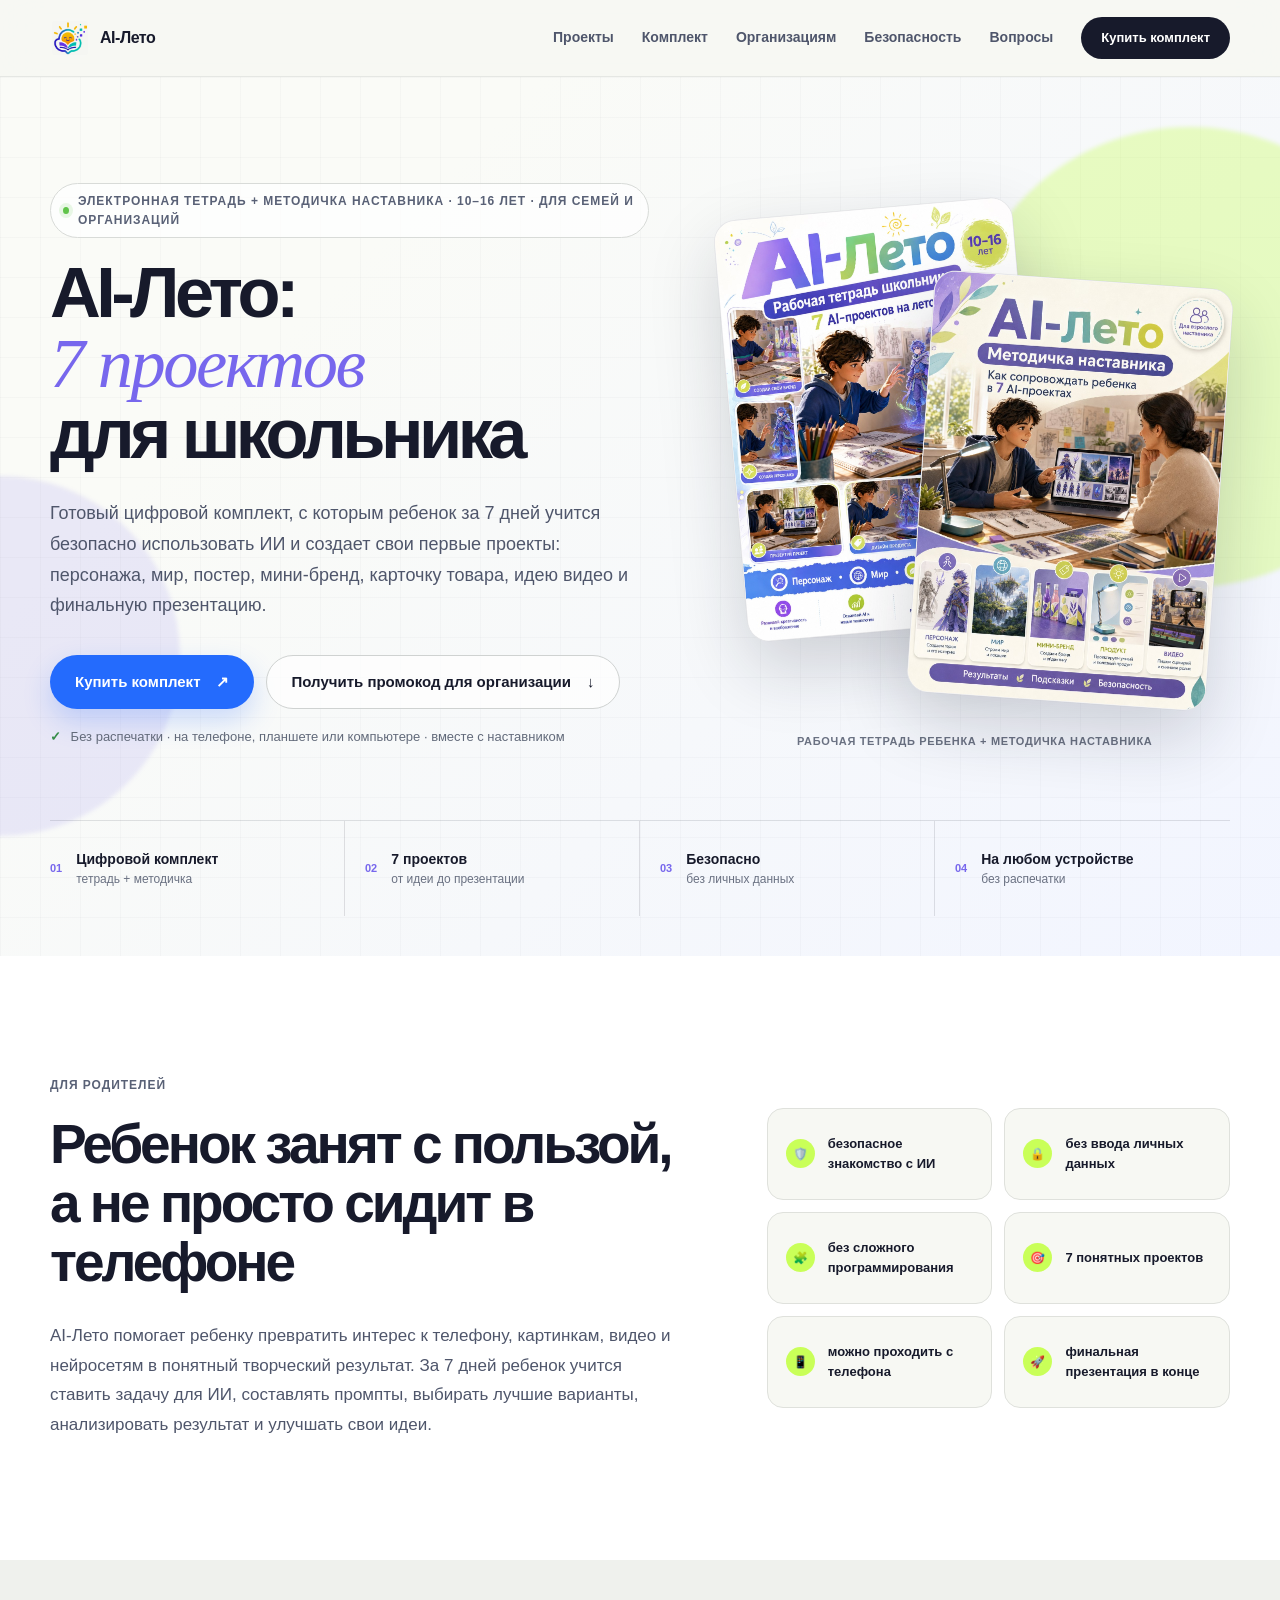
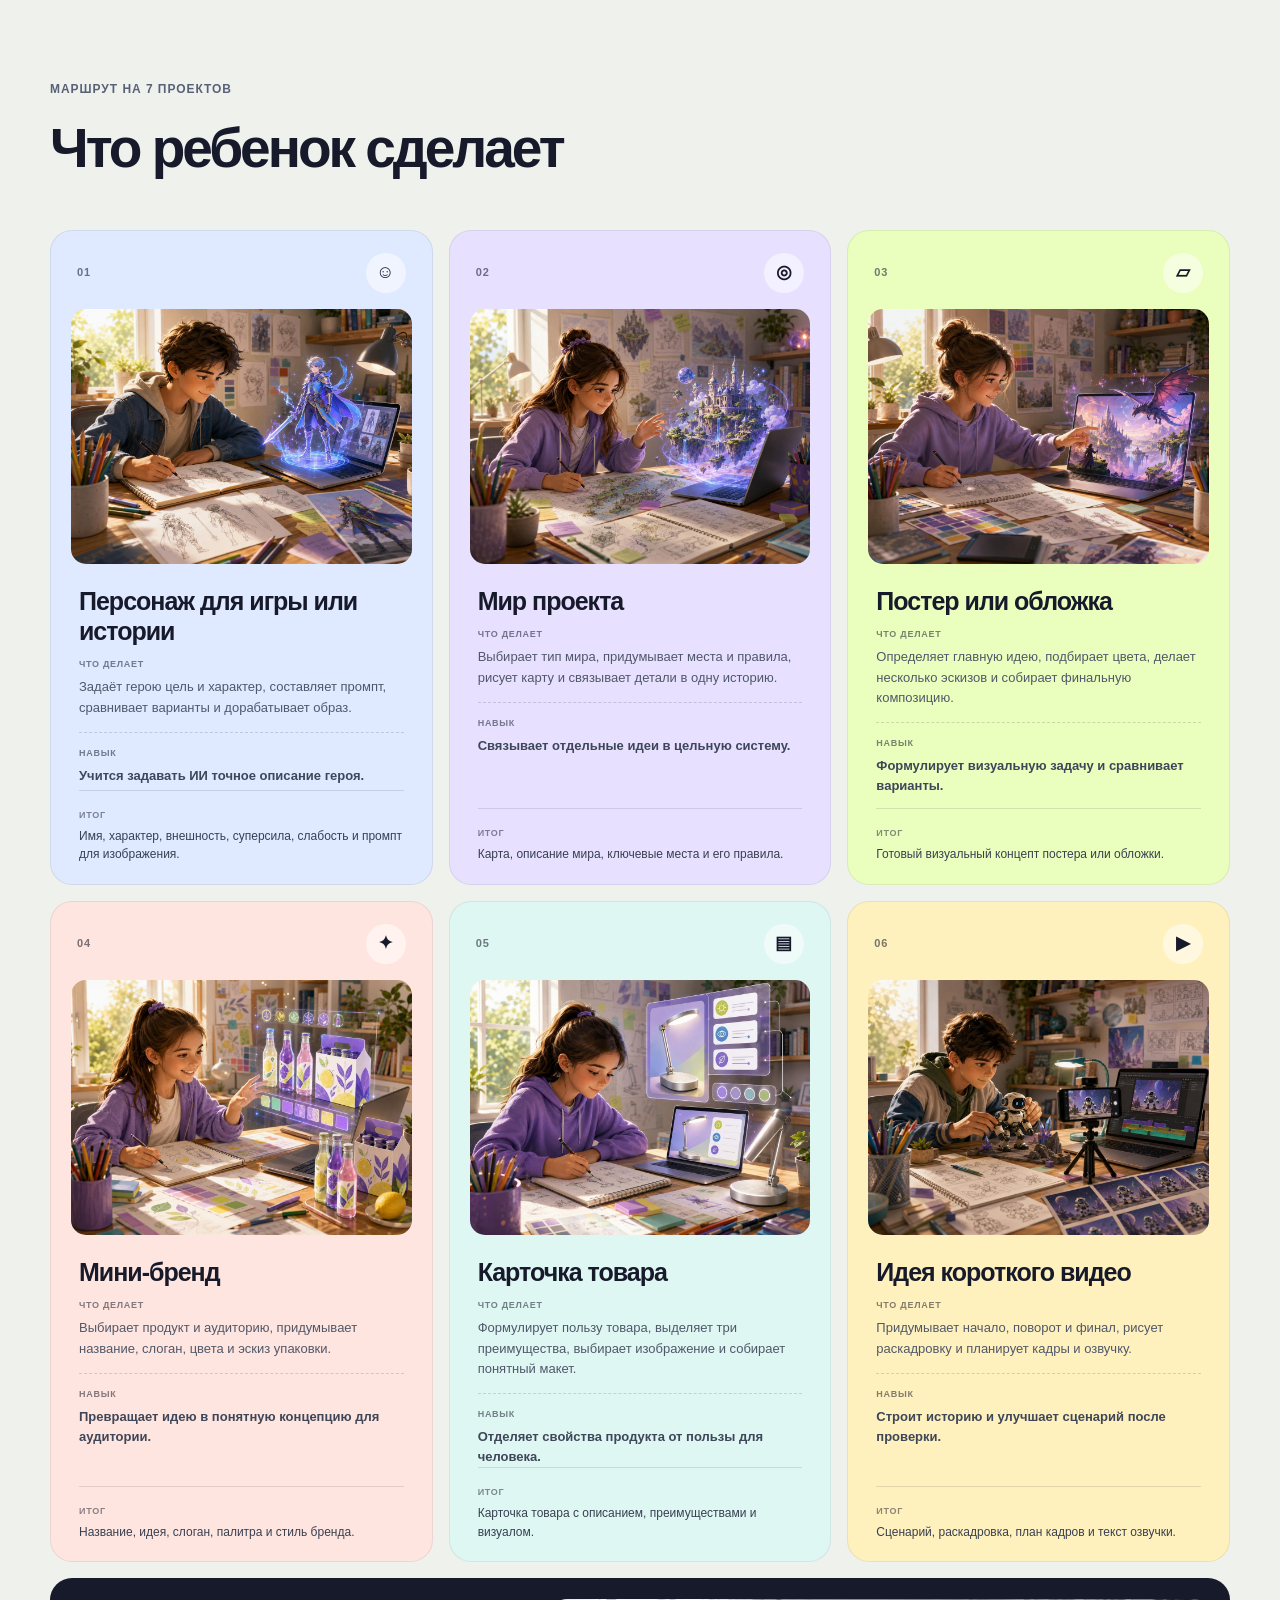
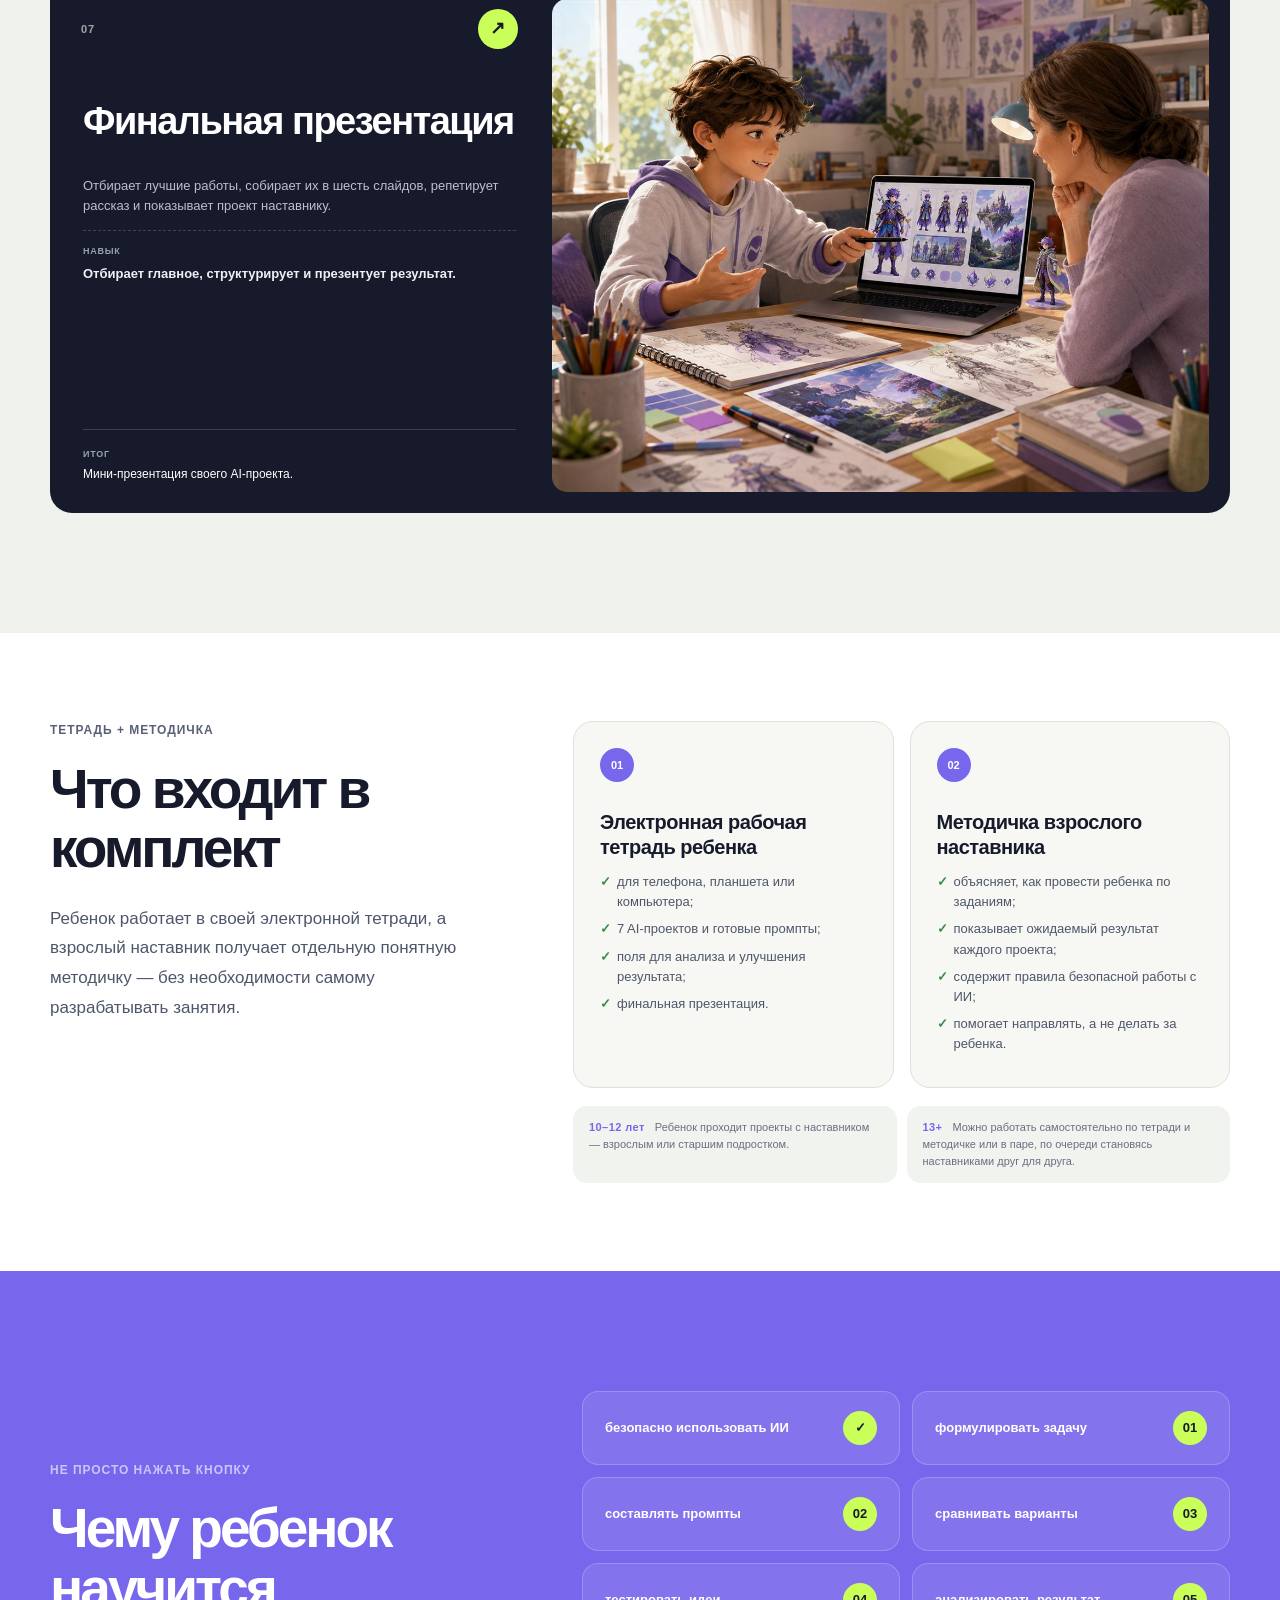
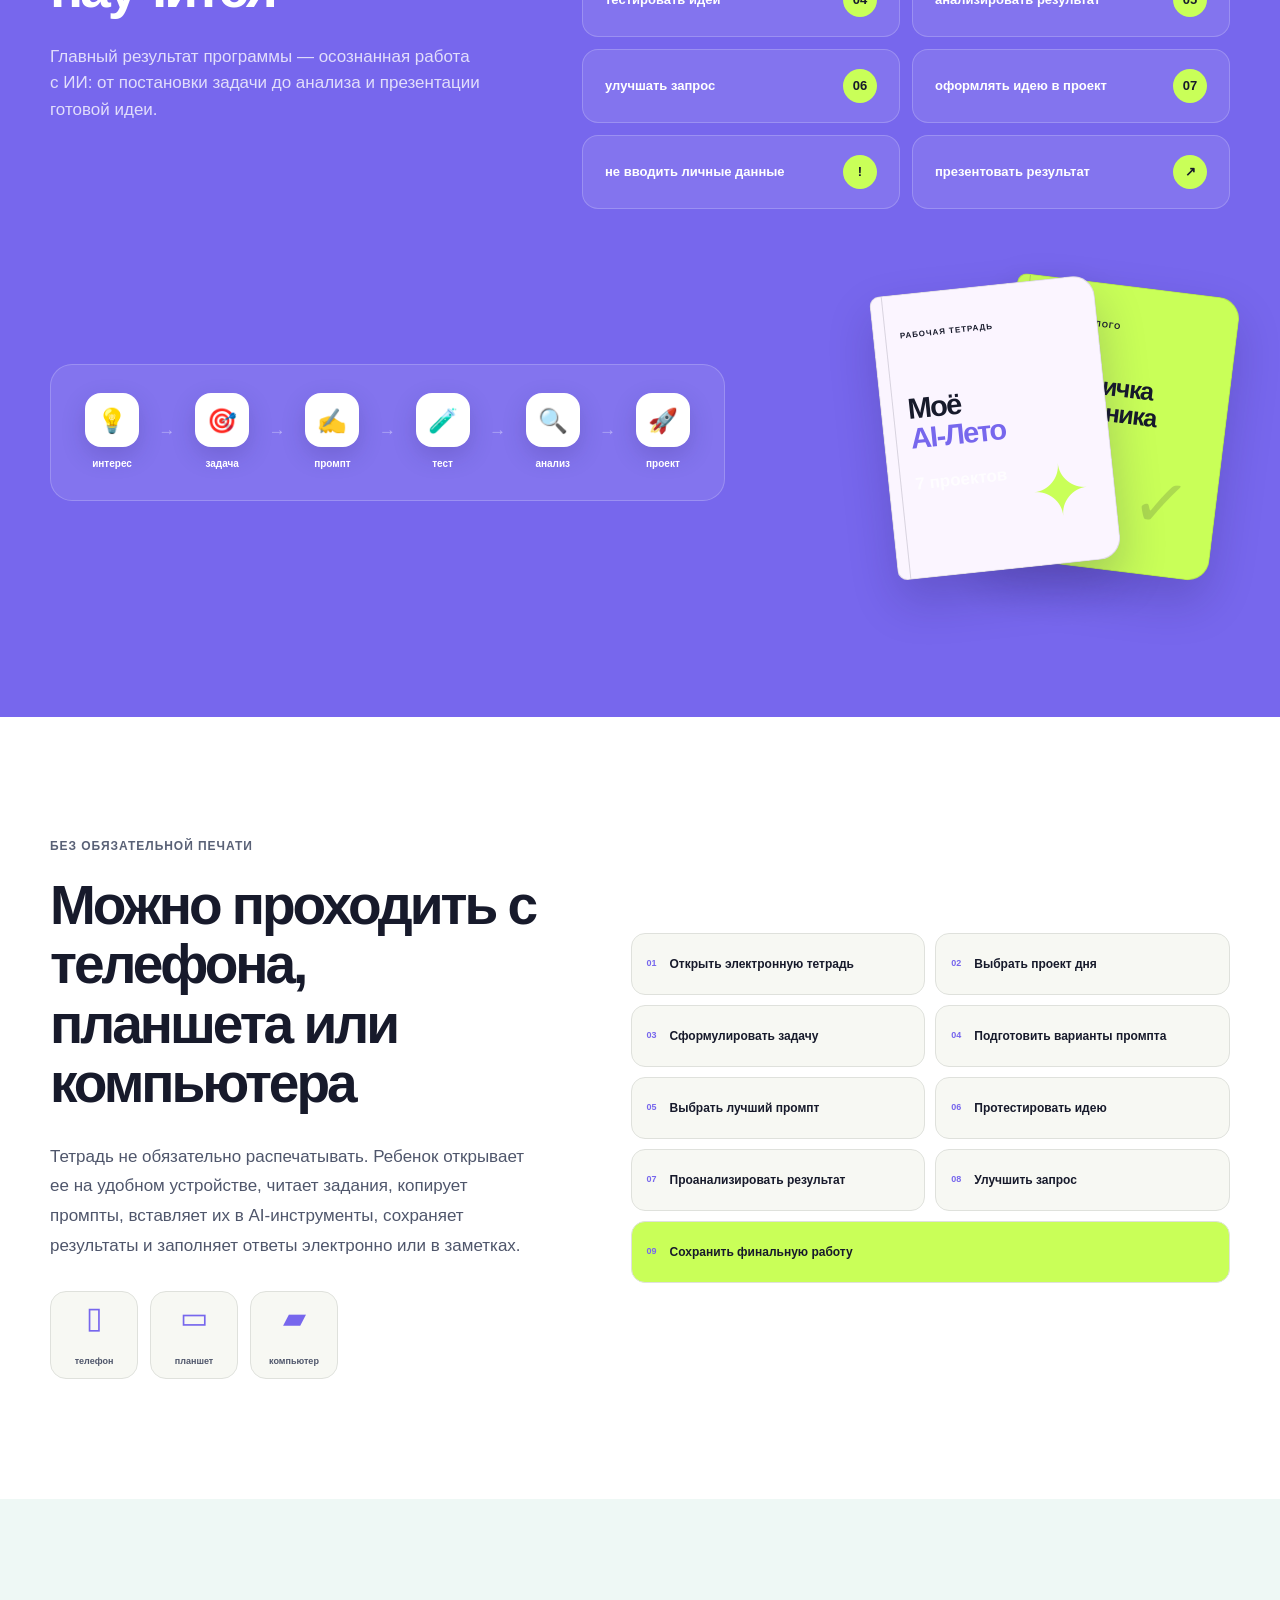
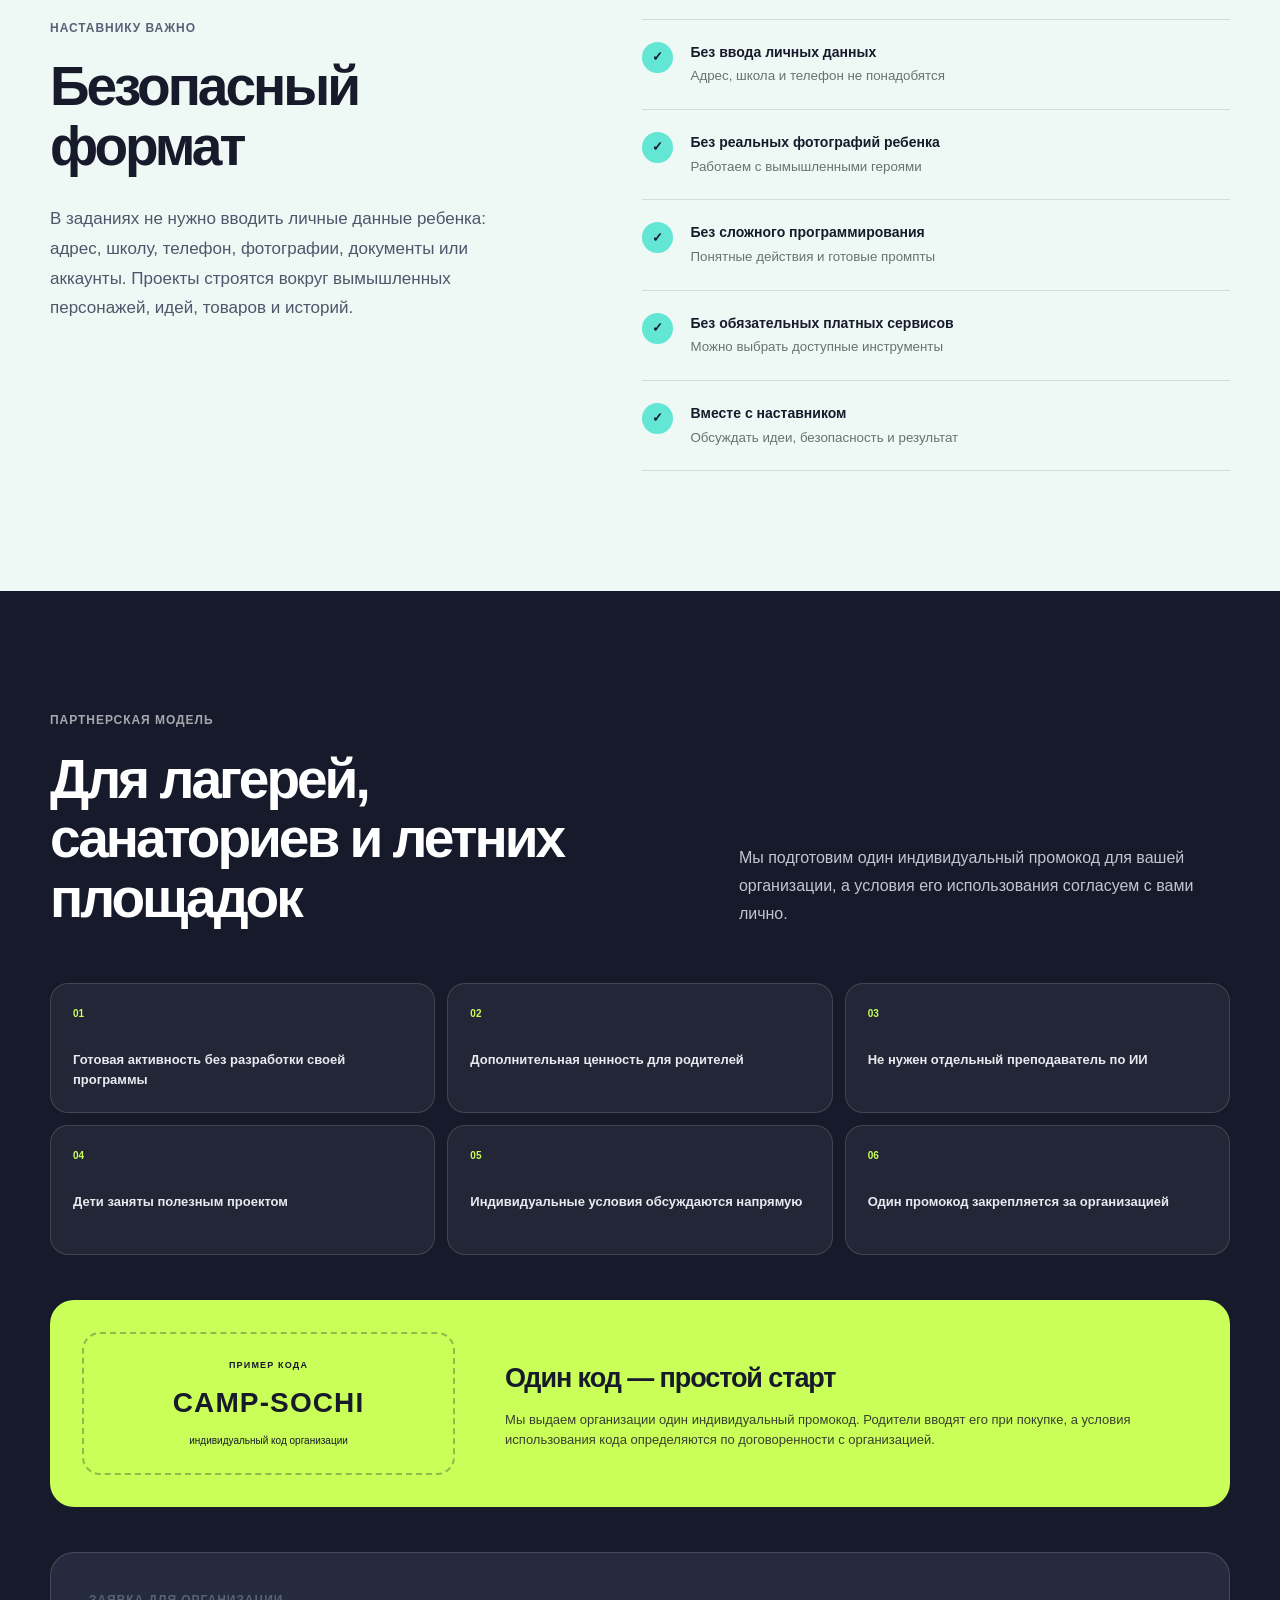
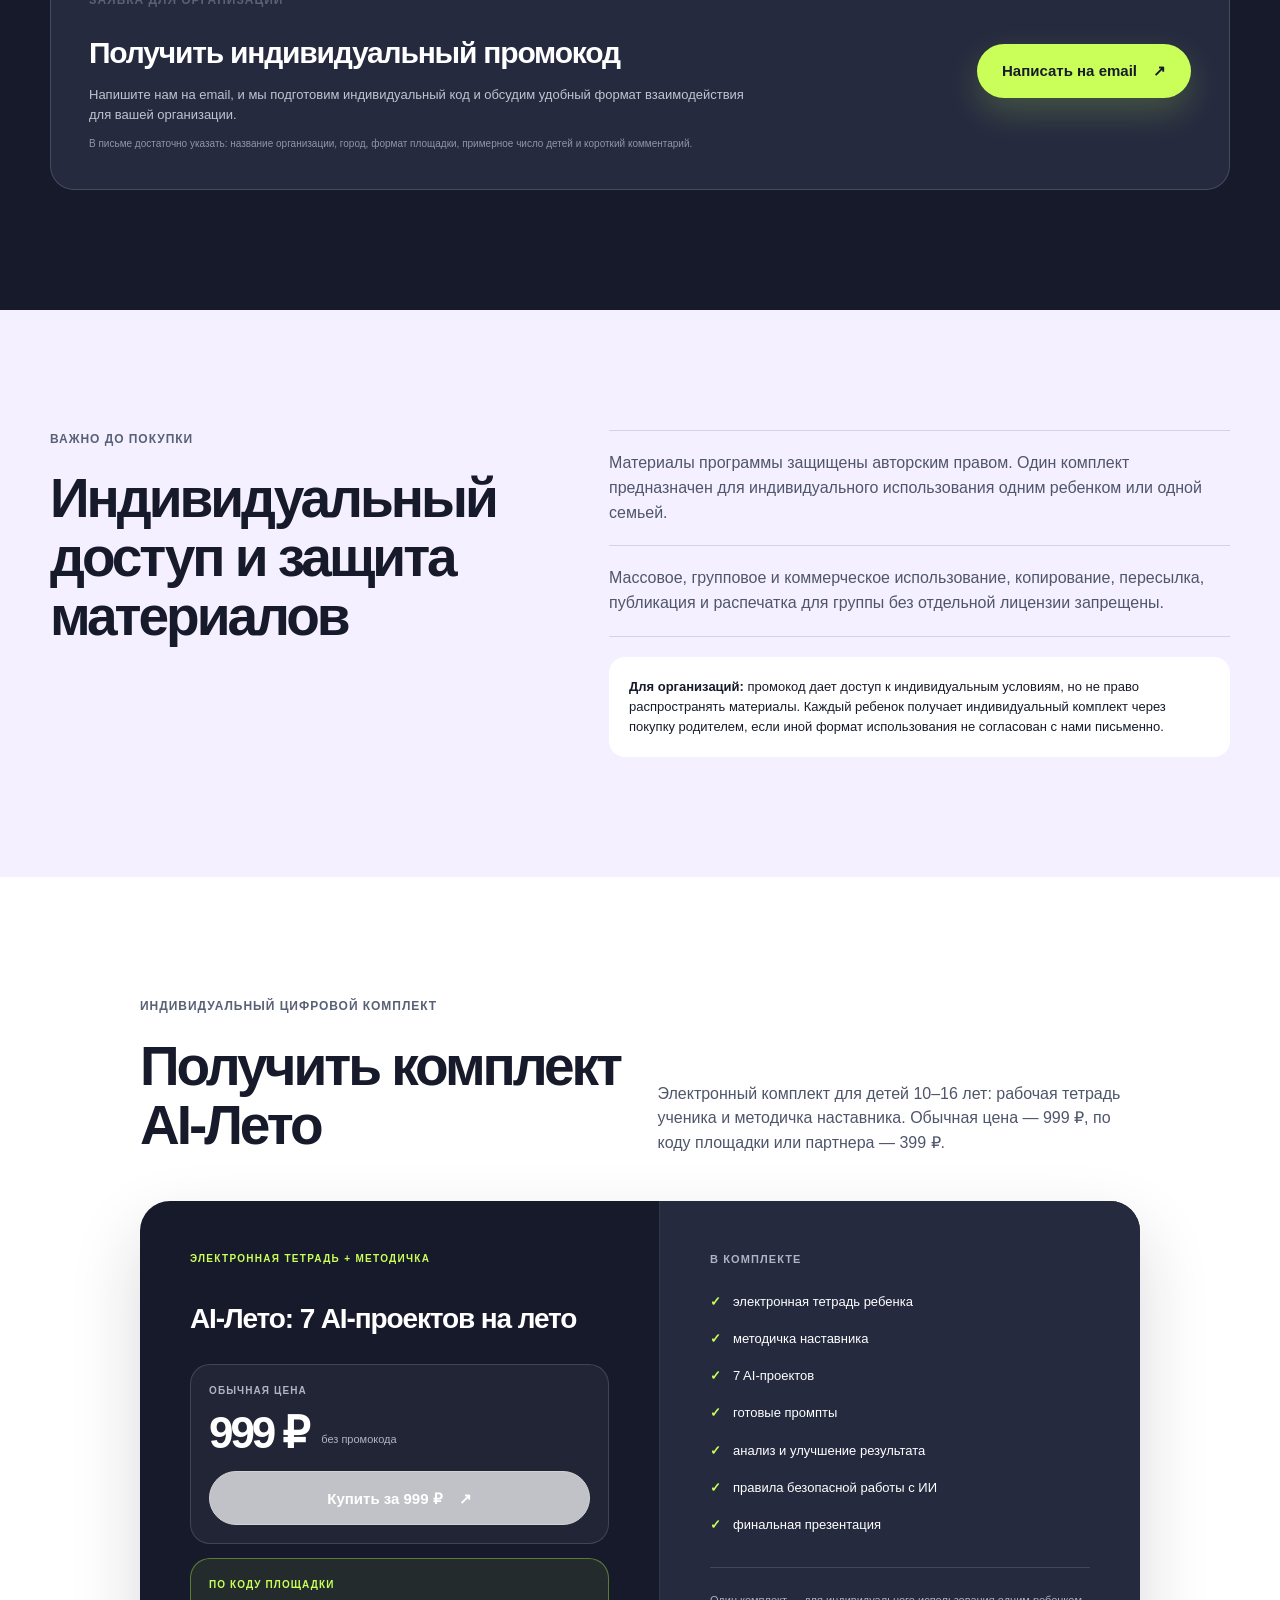
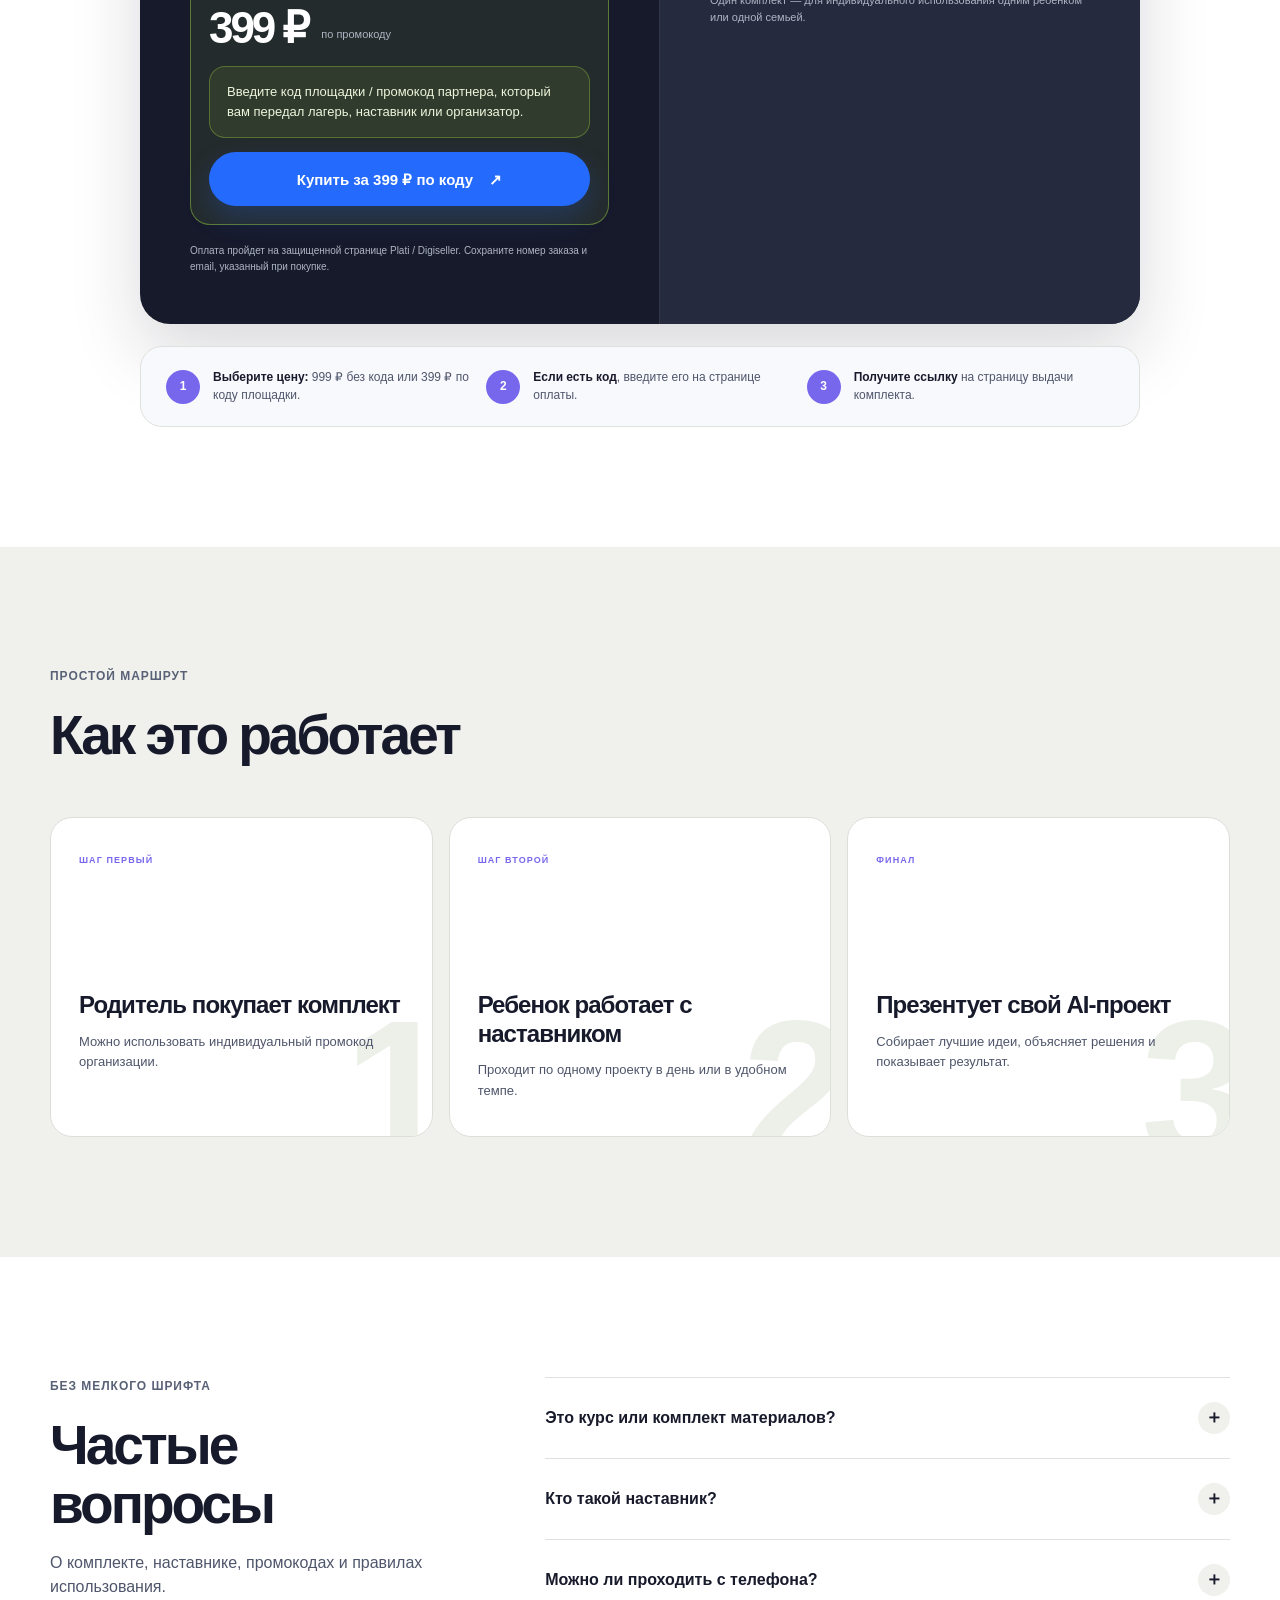
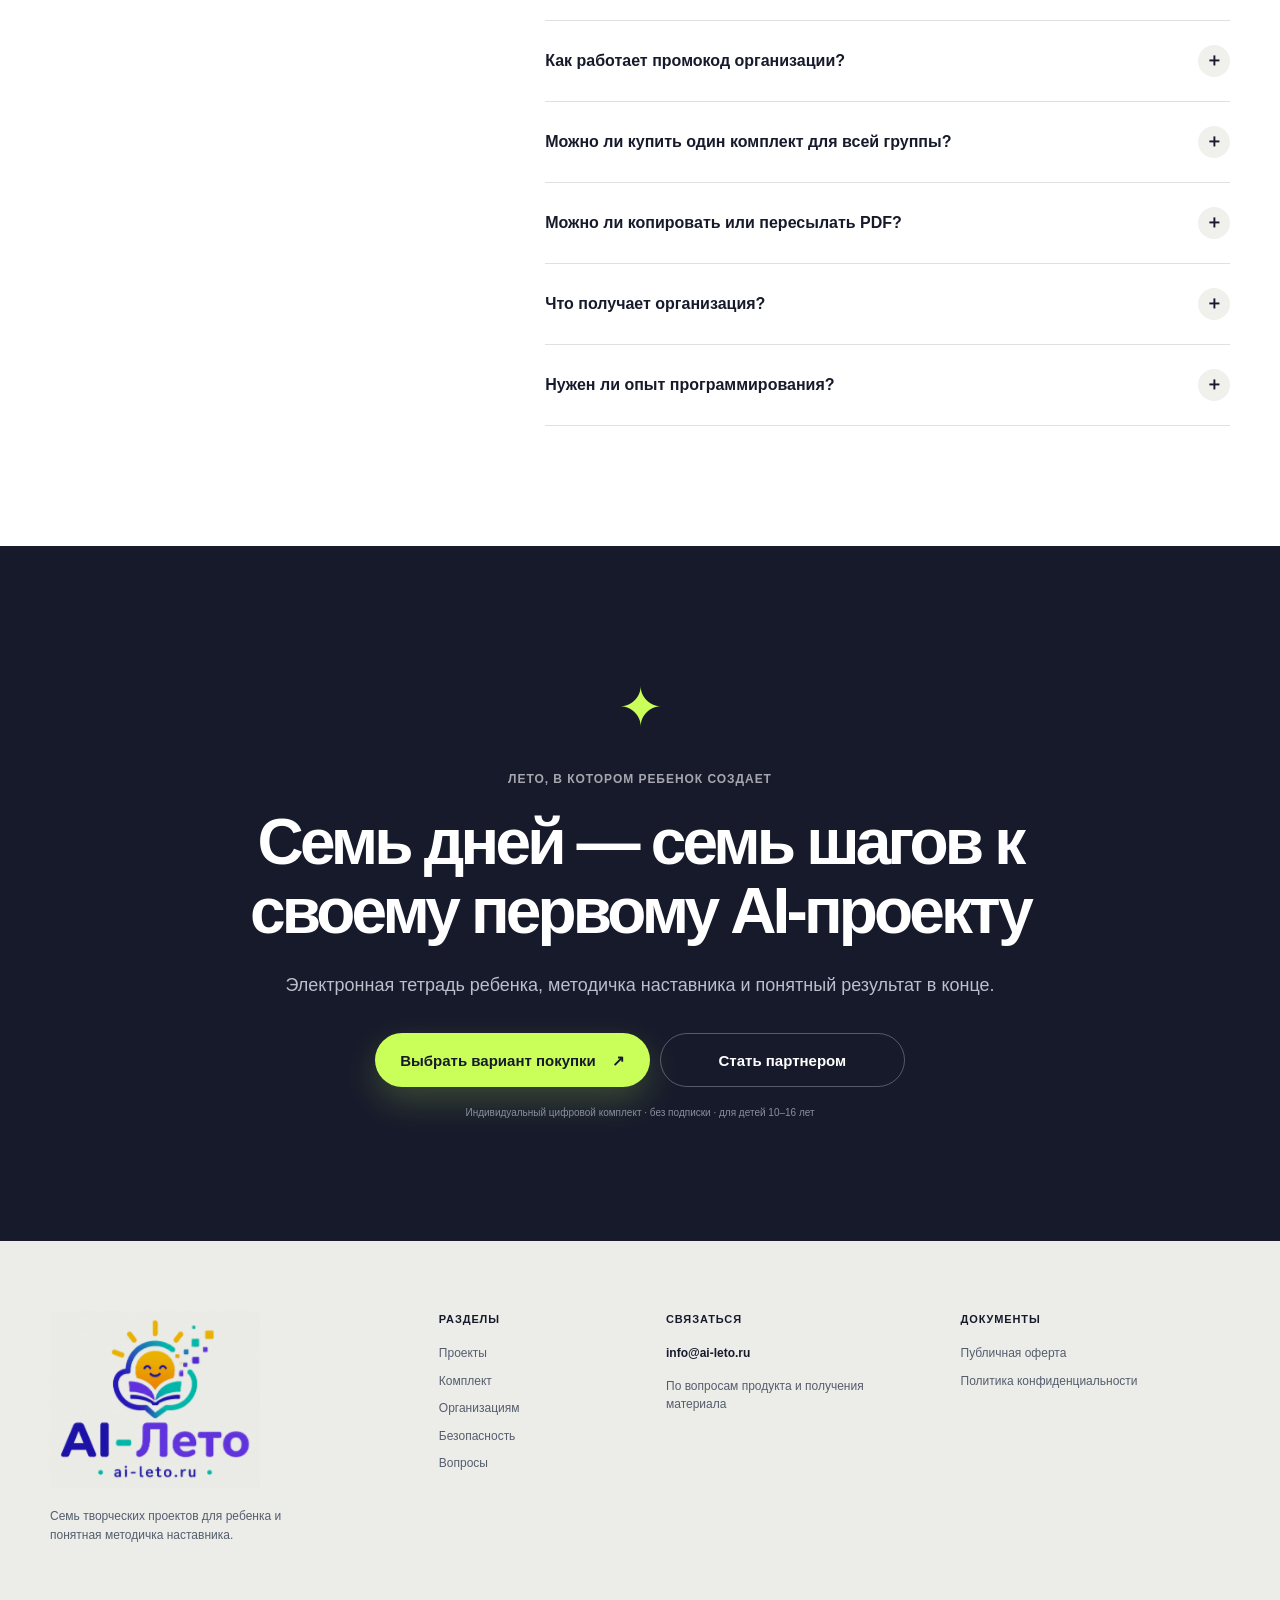
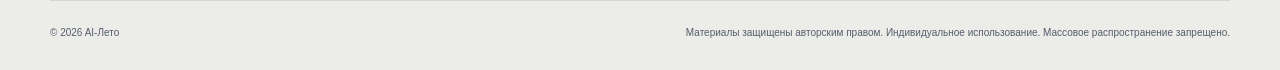
==== index.html @ 818b5448 "Add standard and promo pricing options" ====
<!doctype html>
<html lang="ru">
  <head>
    <meta charset="UTF-8">
    <meta name="viewport" content="width=device-width, initial-scale=1">
    <meta name="theme-color" content="#f7f8f3">
    <meta name="description" content="AI-Лето — цифровой комплект из электронной тетради ребенка и методички наставника: 7 безопасных AI-проектов для детей 10–16 лет.">
    <meta property="og:title" content="AI-Лето: 7 проектов для школьника">
    <meta property="og:description" content="Готовый цифровой комплект для семей, лагерей, санаториев, детских центров и летних площадок.">
    <meta property="og:type" content="website">
    <meta property="og:image" content="assets/og-image.svg">
    <meta property="og:locale" content="ru_RU">
    <title>AI-Лето: 7 проектов для школьника — цифровой комплект</title>
    <link rel="icon" href="assets/ai-leto-mark.png" type="image/png">
    <link rel="apple-touch-icon" href="assets/ai-leto-mark.png">
    <link rel="stylesheet" href="styles.css?v=20260701-age-mode">
  </head>
  <body>
    <a class="skip-link" href="#main">Перейти к содержанию</a>

    <header class="site-header">
      <div class="container header-inner">
        <a class="brand" href="#top" aria-label="AI-Лето — на главную">
          <img class="brand-mark-image" src="assets/ai-leto-mark.png" width="512" height="512" alt="" aria-hidden="true">
          <span>AI-Лето</span>
        </a>
        <button class="menu-toggle" type="button" aria-expanded="false" aria-controls="site-nav" aria-label="Открыть меню">
          <span></span><span></span><span></span>
        </button>
        <nav class="site-nav" id="site-nav" aria-label="Основная навигация">
          <a href="#projects">Проекты</a>
          <a href="#inside">Комплект</a>
          <a href="#organization">Организациям</a>
          <a href="#safety">Безопасность</a>
          <a href="#faq">Вопросы</a>
          <a class="button button-small button-dark" href="#pricing">Купить комплект</a>
        </nav>
      </div>
    </header>

    <main id="main">
      <section class="hero" id="top">
        <div class="hero-orb hero-orb-one" aria-hidden="true"></div>
        <div class="hero-orb hero-orb-two" aria-hidden="true"></div>
        <div class="container hero-grid">
          <div class="hero-copy reveal">
            <p class="eyebrow"><span></span> Электронная тетрадь + методичка наставника · 10–16 лет · Для семей и организаций</p>
            <h1>AI-Лето:<br><em>7 проектов</em><br>для школьника</h1>
            <p class="hero-lead">Готовый цифровой комплект, с которым ребенок за 7 дней учится безопасно использовать ИИ и создает свои первые проекты: персонажа, мир, постер, мини-бренд, карточку товара, идею видео и финальную презентацию.</p>
            <div class="hero-actions">
              <a class="button button-primary" href="#pricing" data-event="hero_buy_click" aria-label="Перейти к покупке комплекта">
                Купить комплект
                <span aria-hidden="true">↗</span>
              </a>
              <a class="button button-secondary" href="#organization-application" data-organization-cta data-event="organization_cta_click">Получить промокод для организации <span aria-hidden="true">↓</span></a>
            </div>
            <p class="microcopy"><span aria-hidden="true">✓</span> Без распечатки · на телефоне, планшете или компьютере · вместе с наставником</p>
          </div>

          <div class="hero-visual reveal" role="img" aria-label="Рабочая тетрадь ребенка и методичка наставника AI-Лето">
            <figure class="inside-preview product-cover-preview hero-covers-preview">
              <img class="product-cover-child" src="assets/ai-leto-product-cover.jpg" width="1055" height="1491" fetchpriority="high" alt="Обложка электронной рабочей тетради AI-Лето для школьника">
              <img class="product-cover-mentor" src="assets/ai-leto-mentor-guide.jpg" width="1055" height="1491" fetchpriority="high" alt="Обложка методички взрослого наставника AI-Лето">
              <figcaption>Рабочая тетрадь ребенка + методичка наставника</figcaption>
            </figure>
          </div>
        </div>
        <div class="container trust-strip reveal" aria-label="Ключевые особенности">
          <div><span>01</span><p><strong>Цифровой комплект</strong><br>тетрадь + методичка</p></div>
          <div><span>02</span><p><strong>7 проектов</strong><br>от идеи до презентации</p></div>
          <div><span>03</span><p><strong>Безопасно</strong><br>без личных данных</p></div>
          <div><span>04</span><p><strong>На любом устройстве</strong><br>без распечатки</p></div>
        </div>
      </section>

      <section class="section parent-section">
        <div class="container parent-grid reveal">
          <div>
            <p class="section-kicker">Для родителей</p>
            <h2>Ребенок занят с пользой, а не просто сидит в телефоне</h2>
            <p class="section-lead">AI-Лето помогает ребенку превратить интерес к телефону, картинкам, видео и нейросетям в понятный творческий результат. За 7 дней ребенок учится ставить задачу для ИИ, составлять промпты, выбирать лучшие варианты, анализировать результат и улучшать свои идеи.</p>
          </div>
          <ul class="parent-benefits">
            <li><span>🛡️</span> безопасное знакомство с ИИ</li>
            <li><span>🔒</span> без ввода личных данных</li>
            <li><span>🧩</span> без сложного программирования</li>
            <li><span>🎯</span> 7 понятных проектов</li>
            <li><span>📱</span> можно проходить с телефона</li>
            <li><span>🚀</span> финальная презентация в конце</li>
          </ul>
        </div>
      </section>

      <section class="section projects-section" id="projects">
        <div class="container">
          <div class="section-heading reveal">
            <div><p class="section-kicker">Маршрут на 7 проектов</p><h2>Что ребенок сделает</h2></div>
          </div>
          <div class="project-grid">
            <article class="project-card card-blue reveal">
              <div class="card-meta"><span>01</span><span aria-hidden="true">☺</span></div>
              <figure class="project-card-image"><img src="assets/projects/character-diverse.jpg" width="1200" height="900" loading="lazy" alt="Мальчик рисует героя и дорабатывает его образ с помощью AI-помощника"></figure>
              <h3>Персонаж для игры или истории</h3>
              <p class="card-action"><span>Что делает</span>Задаёт герою цель и характер, составляет промпт, сравнивает варианты и дорабатывает образ.</p>
              <p class="card-skill"><span>Навык</span>Учится задавать ИИ точное описание героя.</p>
              <div class="card-result"><span>Итог</span> Имя, характер, внешность, суперсила, слабость и промпт для изображения.</div>
            </article>
            <article class="project-card card-violet reveal">
              <div class="card-meta"><span>02</span><span aria-hidden="true">◎</span></div>
              <figure class="project-card-image"><img src="assets/projects/world-diverse.jpg" width="1200" height="900" loading="lazy" alt="Девочка рисует карту и создаёт фантастический мир с помощью AI-помощника"></figure>
              <h3>Мир проекта</h3>
              <p class="card-action"><span>Что делает</span>Выбирает тип мира, придумывает места и правила, рисует карту и связывает детали в одну историю.</p>
              <p class="card-skill"><span>Навык</span>Связывает отдельные идеи в цельную систему.</p>
              <div class="card-result"><span>Итог</span> Карта, описание мира, ключевые места и его правила.</div>
            </article>
            <article class="project-card card-lime reveal">
              <div class="card-meta"><span>03</span><span aria-hidden="true">▱</span></div>
              <figure class="project-card-image"><img src="assets/projects/poster-diverse.jpg" width="1200" height="900" loading="lazy" alt="Девочка выбирает цвета и создаёт обложку фантастической истории с драконом"></figure>
              <h3>Постер или обложка</h3>
              <p class="card-action"><span>Что делает</span>Определяет главную идею, подбирает цвета, делает несколько эскизов и собирает финальную композицию.</p>
              <p class="card-skill"><span>Навык</span>Формулирует визуальную задачу и сравнивает варианты.</p>
              <div class="card-result"><span>Итог</span> Готовый визуальный концепт постера или обложки.</div>
            </article>
            <article class="project-card card-coral reveal">
              <div class="card-meta"><span>04</span><span aria-hidden="true">✦</span></div>
              <figure class="project-card-image"><img src="assets/projects/brand-diverse.jpg" width="1200" height="900" loading="lazy" alt="Девочка придумывает цвета и упаковку вымышленного бренда напитков"></figure>
              <h3>Мини-бренд</h3>
              <p class="card-action"><span>Что делает</span>Выбирает продукт и аудиторию, придумывает название, слоган, цвета и эскиз упаковки.</p>
              <p class="card-skill"><span>Навык</span>Превращает идею в понятную концепцию для аудитории.</p>
              <div class="card-result"><span>Итог</span> Название, идея, слоган, палитра и стиль бренда.</div>
            </article>
            <article class="project-card card-sky reveal">
              <div class="card-meta"><span>05</span><span aria-hidden="true">▤</span></div>
              <figure class="project-card-image"><img src="assets/projects/product-card-diverse.jpg" width="1200" height="900" loading="lazy" alt="Девочка проектирует умную лампу и оформляет карточку продукта"></figure>
              <h3>Карточка товара</h3>
              <p class="card-action"><span>Что делает</span>Формулирует пользу товара, выделяет три преимущества, выбирает изображение и собирает понятный макет.</p>
              <p class="card-skill"><span>Навык</span>Отделяет свойства продукта от пользы для человека.</p>
              <div class="card-result"><span>Итог</span> Карточка товара с описанием, преимуществами и визуалом.</div>
            </article>
            <article class="project-card card-yellow reveal">
              <div class="card-meta"><span>06</span><span aria-hidden="true">▶</span></div>
              <figure class="project-card-image"><img src="assets/projects/video-diverse.jpg" width="1200" height="900" loading="lazy" alt="Мальчик рисует раскадровку, снимает и монтирует короткое видео с роботом"></figure>
              <h3>Идея короткого видео</h3>
              <p class="card-action"><span>Что делает</span>Придумывает начало, поворот и финал, рисует раскадровку и планирует кадры и озвучку.</p>
              <p class="card-skill"><span>Навык</span>Строит историю и улучшает сценарий после проверки.</p>
              <div class="card-result"><span>Итог</span> Сценарий, раскадровка, план кадров и текст озвучки.</div>
            </article>
            <article class="project-card project-card-wide card-dark reveal">
              <div class="wide-copy">
                <div class="card-meta"><span>07</span><span aria-hidden="true">↗</span></div>
                <h3>Финальная презентация</h3>
                <p class="card-action"><span>Что делает</span>Отбирает лучшие работы, собирает их в шесть слайдов, репетирует рассказ и показывает проект наставнику.</p>
                <p class="card-skill"><span>Навык</span>Отбирает главное, структурирует и презентует результат.</p>
                <div class="card-result"><span>Итог</span> Мини-презентация своего AI-проекта.</div>
              </div>
              <figure class="project-card-image project-card-image-wide"><img src="assets/projects/presentation-diverse.jpg" width="1200" height="900" loading="lazy" alt="Мальчик показывает взрослому наставнику финальную презентацию своего AI-проекта"></figure>
            </article>
          </div>
        </div>
      </section>

      <section class="section inside-section inside-section-compact" id="inside">
        <div class="container inside-grid inside-grid-text">
          <div class="inside-copy reveal">
            <div class="inside-heading">
              <p class="section-kicker">Тетрадь + методичка</p>
              <h2>Что входит в комплект</h2>
              <p class="section-lead">Ребенок работает в своей электронной тетради, а взрослый наставник получает отдельную понятную методичку — без необходимости самому разрабатывать занятия.</p>
            </div>
            <div class="product-files">
              <article>
                <span class="file-number">01</span>
                <div><h3>Электронная рабочая тетрадь ребенка</h3><ul><li>для телефона, планшета или компьютера;</li><li>7 AI-проектов и готовые промпты;</li><li>поля для анализа и улучшения результата;</li><li>финальная презентация.</li></ul></div>
              </article>
              <article>
                <span class="file-number">02</span>
                <div><h3>Методичка взрослого наставника</h3><ul><li>объясняет, как провести ребенка по заданиям;</li><li>показывает ожидаемый результат каждого проекта;</li><li>содержит правила безопасной работы с ИИ;</li><li>помогает направлять, а не делать за ребенка.</li></ul></div>
              </article>
              <div class="age-mode-note" aria-label="Формат работы в зависимости от возраста">
                <p><span>10–12 лет</span> Ребенок проходит проекты с наставником — взрослым или старшим подростком.</p>
                <p><span>13+</span> Можно работать самостоятельно по тетради и методичке или в паре, по очереди становясь наставниками друг для друга.</p>
              </div>
            </div>
          </div>
        </div>
      </section>

      <section class="section audience-section skills-section">
        <div class="container audience-grid reveal">
          <div>
            <p class="section-kicker light">Не просто нажать кнопку</p>
            <h2>Чему ребенок научится</h2>
            <p>Главный результат программы — осознанная работа с ИИ: от постановки задачи до анализа и презентации готовой идеи.</p>
          </div>
          <ul class="tag-list" aria-label="Навыки ребенка">
            <li>безопасно использовать ИИ <span>✓</span></li>
            <li>формулировать задачу <span>01</span></li>
            <li>составлять промпты <span>02</span></li>
            <li>сравнивать варианты <span>03</span></li>
            <li>тестировать идеи <span>04</span></li>
            <li>анализировать результат <span>05</span></li>
            <li>улучшать запрос <span>06</span></li>
            <li>оформлять идею в проект <span>07</span></li>
            <li>не вводить личные данные <span>!</span></li>
            <li>презентовать результат <span>↗</span></li>
          </ul>
        </div>
        <div class="container learning-visuals reveal">
          <div class="learning-path" aria-label="Путь от интереса к готовому проекту">
            <div><span>💡</span><small>интерес</small></div><b>→</b>
            <div><span>🎯</span><small>задача</small></div><b>→</b>
            <div><span>✍️</span><small>промпт</small></div><b>→</b>
            <div><span>🧪</span><small>тест</small></div><b>→</b>
            <div><span>🔍</span><small>анализ</small></div><b>→</b>
            <div><span>🚀</span><small>проект</small></div>
          </div>
          <div class="booklet-pair" role="img" aria-label="Электронная тетрадь ребенка и методичка наставника">
            <div class="mini-booklet child-booklet"><small>РАБОЧАЯ ТЕТРАДЬ</small><h3>Моё<br><strong>AI-Лето</strong></h3><p>7 проектов</p><i>✦</i></div>
            <div class="mini-booklet mentor-booklet"><small>ДЛЯ ВЗРОСЛОГО</small><h3>Методичка<br>наставника</h3><ul><li>□ цель проекта</li><li>□ вопросы ребенку</li><li>□ безопасный старт</li></ul><i>✓</i></div>
          </div>
        </div>
      </section>

      <section class="section device-section">
        <div class="container device-grid">
          <div class="device-copy reveal">
            <p class="section-kicker">Без обязательной печати</p>
            <h2>Можно проходить с телефона, планшета или компьютера</h2>
            <p class="section-lead">Тетрадь не обязательно распечатывать. Ребенок открывает ее на удобном устройстве, читает задания, копирует промпты, вставляет их в AI-инструменты, сохраняет результаты и заполняет ответы электронно или в заметках.</p>
            <div class="device-icons" aria-label="Поддерживаемые устройства"><span>▯<small>телефон</small></span><span>▭<small>планшет</small></span><span>▰<small>компьютер</small></span></div>
          </div>
          <ol class="workflow-list reveal">
            <li><span>01</span>Открыть электронную тетрадь</li>
            <li><span>02</span>Выбрать проект дня</li>
            <li><span>03</span>Сформулировать задачу</li>
            <li><span>04</span>Подготовить варианты промпта</li>
            <li><span>05</span>Выбрать лучший промпт</li>
            <li><span>06</span>Протестировать идею</li>
            <li><span>07</span>Проанализировать результат</li>
            <li><span>08</span>Улучшить запрос</li>
            <li><span>09</span>Сохранить финальную работу</li>
          </ol>
        </div>
      </section>

      <section class="section safety-section" id="safety">
        <div class="container safety-grid">
          <div class="safety-copy reveal">
            <p class="section-kicker">Наставнику важно</p>
            <h2>Безопасный формат</h2>
            <p class="section-lead">В заданиях не нужно вводить личные данные ребенка: адрес, школу, телефон, фотографии, документы или аккаунты. Проекты строятся вокруг вымышленных персонажей, идей, товаров и историй.</p>
          </div>
          <div class="safety-list reveal">
            <div><span aria-hidden="true">✓</span><p><strong>Без ввода личных данных</strong><small>Адрес, школа и телефон не понадобятся</small></p></div>
            <div><span aria-hidden="true">✓</span><p><strong>Без реальных фотографий ребенка</strong><small>Работаем с вымышленными героями</small></p></div>
            <div><span aria-hidden="true">✓</span><p><strong>Без сложного программирования</strong><small>Понятные действия и готовые промпты</small></p></div>
            <div><span aria-hidden="true">✓</span><p><strong>Без обязательных платных сервисов</strong><small>Можно выбрать доступные инструменты</small></p></div>
            <div><span aria-hidden="true">✓</span><p><strong>Вместе с наставником</strong><small>Обсуждать идеи, безопасность и результат</small></p></div>
          </div>
        </div>
      </section>

      <section class="section organization-section" id="organization">
        <div class="container">
          <div class="organization-hero reveal">
            <div>
              <p class="section-kicker light">Партнерская модель</p>
              <h2>Для лагерей, санаториев и летних площадок</h2>
            </div>
            <p>Мы подготовим один индивидуальный промокод для вашей организации, а условия его использования согласуем с вами лично.</p>
          </div>
          <ul class="organization-benefits reveal">
            <li><span>01</span>Готовая активность без разработки своей программы</li>
            <li><span>02</span>Дополнительная ценность для родителей</li>
            <li><span>03</span>Не нужен отдельный преподаватель по ИИ</li>
            <li><span>04</span>Дети заняты полезным проектом</li>
            <li><span>05</span>Индивидуальные условия обсуждаются напрямую</li>
            <li><span>06</span>Один промокод закрепляется за организацией</li>
          </ul>
          <div class="promo-model reveal">
            <div class="promo-code-sample"><small>ПРИМЕР КОДА</small><strong>CAMP-SOCHI</strong><span>индивидуальный код организации</span></div>
            <div><h3>Один код — простой старт</h3><p>Мы выдаем организации один индивидуальный промокод. Родители вводят его при покупке, а условия использования кода определяются по договоренности с организацией.</p></div>
          </div>
          <div class="organization-application reveal" id="organization-application">
            <div><p class="section-kicker">Заявка для организации</p><h3>Получить индивидуальный промокод</h3><p>Напишите нам на email, и мы подготовим индивидуальный код и обсудим удобный формат взаимодействия для вашей организации.</p><p class="application-fields">В письме достаточно указать: название организации, город, формат площадки, примерное число детей и короткий комментарий.</p></div>
            <a class="button button-lime" href="mailto:info@ai-leto.ru" data-organization-cta data-event="organization_cta_click">Написать на email <span aria-hidden="true">↗</span></a>
          </div>
        </div>
      </section>

      <section class="section rights-section">
        <div class="container rights-grid reveal">
          <div><p class="section-kicker">Важно до покупки</p><h2>Индивидуальный доступ и защита материалов</h2></div>
          <div class="rights-copy">
            <p>Материалы программы защищены авторским правом. Один комплект предназначен для индивидуального использования одним ребенком или одной семьей.</p>
            <p>Массовое, групповое и коммерческое использование, копирование, пересылка, публикация и распечатка для группы без отдельной лицензии запрещены.</p>
            <p class="rights-note"><strong>Для организаций:</strong> промокод дает доступ к индивидуальным условиям, но не право распространять материалы. Каждый ребенок получает индивидуальный комплект через покупку родителем, если иной формат использования не согласован с нами письменно.</p>
          </div>
        </div>
      </section>

      <section class="section pricing-section" id="pricing">
        <div class="container pricing-wrap reveal">
          <div class="pricing-intro">
            <p class="section-kicker">Индивидуальный цифровой комплект</p>
            <h2>Получить комплект AI-Лето</h2>
            <p>Электронный комплект для детей 10–16 лет: рабочая тетрадь ученика и методичка наставника. Обычная цена — 999 ₽, по коду площадки или партнера — 399 ₽.</p>
          </div>
          <article class="price-card">
            <div class="price-card-main">
              <p class="price-label">ЭЛЕКТРОННАЯ ТЕТРАДЬ + МЕТОДИЧКА</p>
              <h3 data-config-name>AI-Лето: 7 AI-проектов на лето</h3>
              <div class="price-options" aria-label="Варианты покупки">
                <div class="price-option">
                  <small>Обычная цена</small>
                  <div class="price-row"><strong data-config-standard-price>999 ₽</strong><span>без промокода</span></div>
                  <a class="button button-secondary button-wide" href="#" data-payment data-payment-type="standard" data-event="pricing_standard_buy_click" aria-label="Купить комплект за 999 рублей">Купить за 999 ₽ <span aria-hidden="true">↗</span></a>
                </div>
                <div class="price-option price-option-accent">
                  <small>По коду площадки</small>
                  <div class="price-row"><strong data-config-partner-price>399 ₽</strong><span>по промокоду</span></div>
                  <p class="payment-prompt">Введите код площадки / промокод партнера, который вам передал лагерь, наставник или организатор.</p>
                  <a class="button button-primary button-wide" href="https://oplata.info/asp2/pay_wm.asp?id_d=5973718&amp;lang=ru-RU" data-payment data-payment-type="partner" data-event="pricing_partner_buy_click" aria-label="Купить комплект за 399 рублей по промокоду">Купить за 399 ₽ по коду <span aria-hidden="true">↗</span></a>
                </div>
              </div>
              <p class="payment-note">Оплата пройдет на защищенной странице Plati / Digiseller. Сохраните номер заказа и email, указанный при покупке.</p>
            </div>
            <div class="price-card-list">
              <p>В комплекте</p>
              <ul>
                <li><span>✓</span> электронная тетрадь ребенка</li>
                <li><span>✓</span> методичка наставника</li>
                <li><span>✓</span> 7 AI-проектов</li>
                <li><span>✓</span> готовые промпты</li>
                <li><span>✓</span> анализ и улучшение результата</li>
                <li><span>✓</span> правила безопасной работы с ИИ</li>
                <li><span>✓</span> финальная презентация</li>
              </ul>
              <p class="course-note">Один комплект — для индивидуального использования одним ребенком или одной семьей.</p>
            </div>
          </article>
          <div class="purchase-assurance" aria-label="Как проходит покупка">
            <span>1</span><p><strong>Выберите цену:</strong> 999 ₽ без кода или 399 ₽ по коду площадки.</p>
            <span>2</span><p><strong>Если есть код</strong>, введите его на странице оплаты.</p>
            <span>3</span><p><strong>Получите ссылку</strong> на страницу выдачи комплекта.</p>
          </div>
        </div>
      </section>

      <section class="section steps-section">
        <div class="container">
          <div class="section-heading reveal"><div><p class="section-kicker">Простой маршрут</p><h2>Как это работает</h2></div></div>
          <ol class="steps-list">
            <li class="reveal"><span>1</span><div><small>ШАГ ПЕРВЫЙ</small><h3>Родитель покупает комплект</h3><p>Можно использовать индивидуальный промокод организации.</p></div></li>
            <li class="reveal"><span>2</span><div><small>ШАГ ВТОРОЙ</small><h3>Ребенок работает с наставником</h3><p>Проходит по одному проекту в день или в удобном темпе.</p></div></li>
            <li class="reveal"><span>3</span><div><small>ФИНАЛ</small><h3>Презентует свой AI-проект</h3><p>Собирает лучшие идеи, объясняет решения и показывает результат.</p></div></li>
          </ol>
        </div>
      </section>

      <section class="section faq-section" id="faq">
        <div class="container faq-grid">
          <div class="faq-title reveal"><p class="section-kicker">Без мелкого шрифта</p><h2>Частые вопросы</h2><p>О комплекте, наставнике, промокодах и правилах использования.</p></div>
          <div class="faq-list reveal">
            <details><summary>Это курс или комплект материалов?<span>＋</span></summary><p>Это цифровой комплект: электронная рабочая тетрадь ребенка и методичка наставника.</p></details>
            <details><summary>Кто такой наставник?<span>＋</span></summary><p>Наставник — взрослый, который помогает ребенку пройти задания, задает вопросы, следит за безопасностью и помогает сохранить результат.</p></details>
            <details><summary>Можно ли проходить с телефона?<span>＋</span></summary><p>Да. Тетрадь открывается на телефоне, планшете или компьютере. Ребенок может копировать промпты, вставлять их в AI-инструменты и сохранять результаты.</p></details>
            <details><summary>Как работает промокод организации?<span>＋</span></summary><p>Обычная цена комплекта — 999 ₽. Если организация передала вам индивидуальный промокод, введите его на странице оплаты: цена по коду площадки — 399 ₽. Действительность кода подтверждается на странице оплаты.</p></details>
            <details><summary>Можно ли купить один комплект для всей группы?<span>＋</span></summary><p>Нет. Один комплект предназначен для индивидуального использования. Для занятий с группой каждый ребенок должен иметь свой комплект, если иной формат использования не согласован с нами письменно.</p></details>
            <details><summary>Можно ли копировать или пересылать PDF?<span>＋</span></summary><p>Нет. Материалы защищены авторским правом. Копирование, пересылка, публикация и массовое использование запрещены.</p></details>
            <details><summary>Что получает организация?<span>＋</span></summary><p>Организация получает индивидуальный промокод для родителей и согласованный напрямую формат взаимодействия. Подробности обсуждаются после заявки.</p></details>
            <details><summary>Нужен ли опыт программирования?<span>＋</span></summary><p>Нет. Задания рассчитаны на старт с нуля и не требуют кода.</p></details>
          </div>
        </div>
      </section>

      <section class="final-cta">
        <div class="container final-cta-inner reveal">
          <div class="final-star" aria-hidden="true">✦</div>
          <p class="section-kicker light">Лето, в котором ребенок создает</p>
          <h2>Семь дней — семь шагов к своему первому AI-проекту</h2>
          <p>Электронная тетрадь ребенка, методичка наставника и понятный результат в конце.</p>
          <div class="final-actions"><a class="button button-lime" href="#pricing" data-event="final_buy_click">Выбрать вариант покупки <span aria-hidden="true">↗</span></a><a class="button button-outline-light" href="#organization-application" data-organization-cta data-event="organization_cta_click">Стать партнером</a></div>
          <small>Индивидуальный цифровой комплект · без подписки · для детей 10–16 лет</small>
        </div>
      </section>
    </main>

    <footer class="site-footer">
      <div class="container footer-grid">
        <div class="footer-identity"><a class="footer-emblem-link" href="#top" aria-label="AI-Лето — на главную"><img class="footer-emblem" src="assets/ai-leto-emblem.png" width="970" height="820" loading="lazy" alt="AI-Лето — ai-leto.ru"></a><p>Семь творческих проектов для ребенка и понятная методичка наставника.</p></div>
        <div><strong>Разделы</strong><a href="#projects">Проекты</a><a href="#inside">Комплект</a><a href="#organization">Организациям</a><a href="#safety">Безопасность</a><a href="#faq">Вопросы</a></div>
        <div><strong>Связаться</strong><a data-contact-email href="#">Email будет указан перед запуском</a><p>По вопросам продукта и получения материала</p></div>
        <div><strong>Документы</strong><a href="offer.html">Публичная оферта</a><a href="privacy.html">Политика конфиденциальности</a></div>
      </div>
      <div class="container footer-bottom"><span>© <span id="current-year">2026</span> AI-Лето</span><span>Материалы защищены авторским правом. Индивидуальное использование. Массовое распространение запрещено.</span></div>
    </footer>

    <div class="toast" id="toast" role="status" aria-live="polite" aria-atomic="true">
      <span aria-hidden="true">i</span>
      <p><strong id="toast-title">Информация</strong><br><span id="toast-message">Сообщение появится здесь.</span></p>
      <button type="button" aria-label="Закрыть уведомление">×</button>
    </div>

    <script src="config.js"></script>
    <script src="main.js"></script>
  </body>
</html>
---- styles.css ----
:root {
  --ink: #171a2b;
  --ink-soft: #4f566b;
  --paper: #f7f8f3;
  --white: #ffffff;
  --line: #dfe1dc;
  --blue: #246bfd;
  --violet: #7767ed;
  --lime: #c9ff58;
  --turquoise: #63e6d4;
  --coral: #ff826f;
  --yellow: #ffdf70;
  --radius-lg: 32px;
  --radius-md: 22px;
  --shadow: 0 24px 70px rgba(23, 26, 43, 0.12);
  --container: 1180px;
}

* { box-sizing: border-box; }

html { scroll-behavior: smooth; }

body {
  margin: 0;
  min-width: 320px;
  color: var(--ink);
  background: var(--paper);
  font-family: "Segoe UI", Arial, sans-serif;
  font-size: 16px;
  line-height: 1.55;
  -webkit-font-smoothing: antialiased;
}

body, button, a { font-family: "Segoe UI", Arial, sans-serif; }

a { color: inherit; text-decoration: none; }
button { color: inherit; }

.container { width: min(calc(100% - 40px), var(--container)); margin-inline: auto; }
.section { padding: 120px 0; }

.skip-link {
  position: fixed;
  z-index: 1000;
  top: 12px;
  left: 12px;
  padding: 12px 18px;
  border-radius: 10px;
  background: var(--ink);
  color: #fff;
  transform: translateY(-150%);
}
.skip-link:focus { transform: translateY(0); }

:focus-visible { outline: 3px solid var(--blue); outline-offset: 3px; }

.site-header {
  position: sticky;
  z-index: 50;
  top: 0;
  border-bottom: 1px solid rgba(23, 26, 43, 0.08);
  background: rgba(247, 248, 243, 0.9);
  backdrop-filter: blur(18px);
}

.header-inner { min-height: 76px; display: flex; align-items: center; justify-content: space-between; }
.brand { display: inline-flex; align-items: center; gap: 10px; font-weight: 800; letter-spacing: -0.03em; }
.brand-mark-image { width: 40px; height: 40px; border-radius: 11px; object-fit: cover; mix-blend-mode: multiply; }
.site-nav { display: flex; align-items: center; gap: 28px; font-size: 14px; font-weight: 600; }
.site-nav > a:not(.button) { color: var(--ink-soft); transition: color 180ms ease; }
.site-nav > a:not(.button):hover { color: var(--ink); }
.menu-toggle { display: none; border: 0; background: transparent; padding: 8px; }
.menu-toggle span { display: block; width: 24px; height: 2px; margin: 5px 0; background: var(--ink); }

.button {
  display: inline-flex;
  min-height: 54px;
  align-items: center;
  justify-content: center;
  gap: 16px;
  border: 1px solid transparent;
  border-radius: 100px;
  padding: 0 24px;
  font-size: 15px;
  font-weight: 800;
  transition: transform 180ms ease, box-shadow 180ms ease, background 180ms ease;
}
.button:hover { transform: translateY(-2px); }
.button-small { min-height: 42px; padding: 0 19px; font-size: 13px; }
.button-dark { color: #fff; background: var(--ink); }
.button-primary { color: #fff; background: var(--blue); box-shadow: 0 12px 28px rgba(36, 107, 253, 0.22); }
.button-primary:hover { box-shadow: 0 16px 34px rgba(36, 107, 253, 0.3); }
.button-secondary { border-color: #cfd2d1; background: rgba(255, 255, 255, 0.72); }
.button-lime { color: var(--ink); background: var(--lime); box-shadow: 0 14px 35px rgba(201, 255, 88, 0.2); }
.button-wide { width: 100%; }

.hero {
  position: relative;
  overflow: hidden;
  padding: 88px 0 40px;
  background:
    linear-gradient(rgba(23, 26, 43, 0.025) 1px, transparent 1px),
    linear-gradient(90deg, rgba(23, 26, 43, 0.025) 1px, transparent 1px),
    linear-gradient(135deg, #fafbf7 25%, #f2f5ff 100%);
  background-size: 40px 40px, 40px 40px, auto;
}
.hero-orb { position: absolute; border-radius: 50%; filter: blur(2px); pointer-events: none; }
.hero-orb-one { top: 50px; right: -140px; width: 460px; height: 460px; background: rgba(201, 255, 88, 0.35); }
.hero-orb-two { bottom: 120px; left: -180px; width: 360px; height: 360px; background: rgba(119, 103, 237, 0.12); }
.hero-grid { position: relative; display: grid; grid-template-columns: 1.08fr 0.92fr; align-items: center; gap: 70px; min-height: 600px; }
.eyebrow, .section-kicker { margin: 0 0 20px; color: #596176; font-size: 12px; font-weight: 800; letter-spacing: 0.08em; text-transform: uppercase; }
.eyebrow { display: inline-flex; align-items: center; gap: 9px; padding: 8px 12px; border: 1px solid #d8dbd8; border-radius: 100px; background: rgba(255, 255, 255, 0.72); }
.eyebrow span { width: 7px; height: 7px; border-radius: 50%; background: #60c44a; box-shadow: 0 0 0 4px rgba(96, 196, 74, 0.13); }
.hero h1 { max-width: 730px; margin: 0; font-size: clamp(50px, 5.5vw, 79px); line-height: 0.99; letter-spacing: -0.065em; }
.hero h1 em { color: var(--violet); font-family: Georgia, serif; font-weight: 400; letter-spacing: -0.035em; }
.hero-lead { max-width: 690px; margin: 30px 0 0; color: var(--ink-soft); font-size: 18px; line-height: 1.7; }
.hero-actions { display: flex; flex-wrap: wrap; gap: 12px; margin-top: 34px; }
.microcopy { margin: 18px 0 0; color: #626a7a; font-size: 13px; }
.microcopy span { margin-right: 6px; color: #348c47; font-weight: 800; }

.hero-visual { position: relative; display: grid; min-height: 570px; place-items: center; }
.workbook {
  position: relative;
  width: 380px;
  height: 510px;
  overflow: hidden;
  padding: 28px;
  border: 1px solid rgba(23, 26, 43, 0.12);
  border-radius: 12px 28px 28px 12px;
  background: #fbf5ff;
  box-shadow: -14px 16px 0 #171a2b, var(--shadow);
  transform: rotate(3deg);
}
.workbook::before { content: ""; position: absolute; inset: 0 auto 0 14px; width: 1px; background: rgba(23, 26, 43, 0.14); }
.workbook-topline, .workbook-footer { position: relative; z-index: 2; display: flex; align-items: center; justify-content: space-between; font-size: 9px; font-weight: 800; letter-spacing: 0.13em; }
.workbook-spark { margin: 52px 0 10px 8px; color: var(--blue); font-size: 30px; }
.workbook h2 { position: relative; z-index: 2; margin: 0 0 16px 8px; font-size: 44px; line-height: 1; letter-spacing: -0.06em; }
.workbook h2 strong { color: var(--violet); font-weight: 800; }
.workbook > p { position: relative; z-index: 2; margin-left: 8px; color: #555d71; font-size: 14px; font-weight: 600; }
.workbook-art { position: absolute; right: -10px; bottom: 38px; width: 270px; height: 240px; }
.art-circle { position: absolute; right: 14px; bottom: 20px; width: 190px; height: 190px; border-radius: 50%; background: var(--lime); }
.art-grid { position: absolute; right: 90px; bottom: 50px; width: 125px; height: 125px; opacity: 0.35; background-image: linear-gradient(var(--ink) 1px, transparent 1px), linear-gradient(90deg, var(--ink) 1px, transparent 1px); background-size: 17px 17px; transform: rotate(-8deg); }
.art-star { position: absolute; right: 82px; bottom: 84px; font-size: 90px; }
.art-wave { position: absolute; right: 25px; top: 15px; color: var(--violet); font-size: 110px; line-height: 1; transform: rotate(18deg); }
.workbook-footer { position: absolute; right: 28px; bottom: 22px; left: 38px; }
.visual-note { position: absolute; z-index: 4; display: flex; align-items: center; gap: 9px; padding: 11px 15px; border: 1px solid rgba(23, 26, 43, 0.13); border-radius: 12px; background: rgba(255, 255, 255, 0.92); box-shadow: 0 10px 30px rgba(23, 26, 43, 0.1); font-size: 12px; font-weight: 800; }
.visual-note span { color: var(--violet); font-size: 18px; }
.visual-note-top { top: 66px; right: -4px; transform: rotate(4deg); }
.visual-note-bottom { bottom: 40px; left: -12px; transform: rotate(-4deg); }
.trust-strip { position: relative; display: grid; grid-template-columns: repeat(4, 1fr); margin-top: 55px; border-top: 1px solid rgba(23, 26, 43, 0.12); }
.trust-strip > div { display: flex; align-items: center; gap: 14px; padding: 28px 20px; border-right: 1px solid rgba(23, 26, 43, 0.12); }
.trust-strip > div:first-child { padding-left: 0; }
.trust-strip > div:last-child { border-right: 0; }
.trust-strip span { color: var(--violet); font-size: 11px; font-weight: 800; }
.trust-strip p { margin: 0; color: #6a7182; font-size: 12px; line-height: 1.5; }
.trust-strip strong { color: var(--ink); font-size: 14px; }

.problem-section { background: #fff; }
.problem-grid { display: grid; grid-template-columns: 160px 1fr 300px; gap: 55px; align-items: start; }
.problem-grid h2, .section-heading h2, .inside-copy h2, .audience-section h2, .safety-copy h2, .pricing-intro h2, .faq-title h2 { margin: 0; font-size: clamp(38px, 4.3vw, 60px); line-height: 1.08; letter-spacing: -0.055em; }
.problem-grid h2 span { color: #8a90a0; }
.section-lead { color: var(--ink-soft); font-size: 17px; line-height: 1.75; }
.problem-grid .section-lead { max-width: 740px; margin: 28px 0 0; }
.idea-switch { align-self: center; display: grid; grid-template-columns: 1fr auto 1fr; align-items: center; gap: 12px; margin-top: 50px; }
.idea-switch > div:not(.switch-arrow) { display: grid; min-height: 130px; place-items: center; padding: 18px 10px; border-radius: 20px; text-align: center; }
.idea-switch p { margin: 8px 0 0; font-weight: 800; line-height: 1.15; }
.idea-switch small { color: #687083; font-size: 10px; font-weight: 600; }
.idea-switch span { font-size: 26px; }
.idea-muted { border: 1px solid var(--line); color: #8d93a0; background: #f4f5f2; }
.idea-bright { background: var(--lime); }
.switch-arrow { color: #8d93a0; }

.projects-section { background: #eff1ed; }
.section-heading { display: flex; align-items: end; justify-content: space-between; gap: 50px; margin-bottom: 52px; }
.section-heading p:last-child { max-width: 430px; margin: 0; color: var(--ink-soft); }
.project-grid { display: grid; grid-template-columns: repeat(3, 1fr); gap: 16px; }
.project-card { display: flex; min-height: 655px; flex-direction: column; overflow: hidden; padding: 20px; border: 1px solid rgba(23, 26, 43, 0.08); border-radius: var(--radius-md); background: #fff; transition: transform 220ms ease, box-shadow 220ms ease; }
.project-card:hover { z-index: 2; box-shadow: 0 22px 40px rgba(23, 26, 43, 0.09); transform: translateY(-5px); }
.card-meta { display: flex; align-items: center; justify-content: space-between; padding: 2px 6px 0; color: rgba(23, 26, 43, 0.58); font-size: 11px; font-weight: 800; letter-spacing: 0.08em; }
.card-meta span:last-child { display: grid; width: 40px; height: 40px; place-items: center; border-radius: 50%; color: var(--ink); background: rgba(255, 255, 255, 0.52); font-size: 18px; }
.project-card-image { width: 100%; aspect-ratio: 4 / 3; margin: 16px 0 0; overflow: hidden; border-radius: 15px; background: rgba(255,255,255,.45); }
.project-card-image img { display: block; width: 100%; height: 100%; object-fit: cover; transition: transform 500ms ease; }
.project-card:hover .project-card-image img { transform: scale(1.025); }
.project-card h3 { margin: 22px 8px 12px; font-size: 25px; line-height: 1.2; letter-spacing: -0.04em; }
.project-card > p, .wide-copy > p { margin: 0 8px; color: #50586a; font-size: 13px; line-height: 1.55; }
.card-action span, .card-skill span { display: block; margin-bottom: 5px; color: rgba(23,26,43,.54); font-size: 9px; font-weight: 800; letter-spacing: .08em; text-transform: uppercase; }
.project-card .card-skill { margin-top: 14px; padding-top: 14px; border-top: 1px dashed rgba(23,26,43,.16); color: #3e4659; font-weight: 700; }
.card-result { margin: auto 8px 0; padding-top: 18px; border-top: 1px solid rgba(23, 26, 43, 0.12); color: #384052; font-size: 12px; }
.card-result span { display: block; margin-bottom: 4px; color: rgba(23, 26, 43, 0.5); font-size: 9px; font-weight: 800; letter-spacing: 0.08em; text-transform: uppercase; }
.card-blue { background: #dfe9ff; }
.card-violet { background: #e7e0ff; }
.card-lime { background: #eaffbd; }
.card-coral { background: #ffe5df; }
.card-sky { background: #dff7f3; }
.card-yellow { background: #fff1bd; }
.project-card-wide { grid-column: span 3; display: grid; min-height: 470px; grid-template-columns: .82fr 1.18fr; gap: 24px; color: #fff; background: var(--ink); }
.project-card-wide .card-meta { color: rgba(255, 255, 255, 0.6); }
.project-card-wide .card-meta span:last-child { color: var(--ink); background: var(--lime); }
.project-card-wide h3 { margin-top: 50px; font-size: 38px; }
.project-card-wide p { color: #bbc0cc; }
.project-card-wide .card-skill { border-top-color: rgba(255,255,255,.18); color: #eef0f5; }
.project-card-wide .card-skill span { color: #99a0b0; }
.project-card-wide .card-result { border-top-color: rgba(255,255,255,.16); color: #fff; }
.project-card-wide .card-result span { color: #99a0b0; }
.wide-copy { display: flex; flex-direction: column; padding: 8px 4px; }
.project-card-image-wide { height: 100%; min-height: 390px; aspect-ratio: auto; margin: 0; }

.inside-section { background: #fff; }
.inside-grid { display: grid; grid-template-columns: 0.92fr 1.08fr; align-items: center; gap: 110px; }
.inside-section-compact { padding-block: 88px; }
.inside-grid-text { display: block; }
.inside-grid-text .inside-copy { display: grid; grid-template-columns: .8fr 1.2fr; gap: 85px; align-items: start; }
.inside-grid-text .inside-heading { position: sticky; top: 110px; }
.inside-grid-text .product-files { display: grid; grid-template-columns: 1fr 1fr; gap: 16px; margin-top: 0; border-top: 0; }
.inside-grid-text .product-files article { display: block; min-height: 100%; padding: 26px; border: 1px solid var(--line); border-radius: 20px; background: #f7f8f3; }
.inside-grid-text .file-number { display: inline-grid; width: 34px; height: 34px; margin-bottom: 28px; place-items: center; border-radius: 50%; color: #fff; background: var(--violet); }
.inside-grid-text .product-files h3 { font-size: 20px; line-height: 1.25; }
.inside-grid-text .product-files li { font-size: 13px; line-height: 1.55; }
.age-mode-note { grid-column: 1 / -1; display: grid; grid-template-columns: 1fr 1fr; gap: 10px; margin-top: 2px; }
.age-mode-note p { margin: 0; padding: 13px 16px; border-radius: 14px; color: #687083; background: #f1f3ee; font-size: 11px; line-height: 1.55; }
.age-mode-note span { display: inline-block; margin-right: 7px; color: var(--violet); font-weight: 900; letter-spacing: .04em; }
.inside-preview { position: relative; min-height: 620px; }
.product-cover-preview { display: block; margin: 0; }
.product-cover-preview img { position: absolute; display: block; width: min(315px, 66%); height: auto; border: 1px solid rgba(23, 26, 43, 0.1); border-radius: 22px; background: #fff; box-shadow: 0 28px 70px rgba(23, 26, 43, 0.18); }
.product-cover-preview .product-cover-child { z-index: 1; top: 24px; left: 0; transform: rotate(-5deg); }
.product-cover-preview .product-cover-mentor { z-index: 2; right: 0; bottom: 55px; transform: rotate(4deg); }
.product-cover-preview figcaption { position: absolute; right: 0; bottom: 0; left: 0; color: #6a7182; font-size: 11px; font-weight: 800; letter-spacing: .06em; text-align: center; text-transform: uppercase; }
.hero-covers-preview { width: min(540px, 100%); min-height: 570px; }
.hero-covers-preview.product-cover-preview img { width: min(300px, 63%); }
.hero-covers-preview.product-cover-preview .product-cover-child { top: 28px; left: 2%; }
.hero-covers-preview.product-cover-preview .product-cover-mentor { right: 2%; bottom: 48px; }
.page { position: absolute; top: 40px; left: 50%; width: min(410px, 86%); height: 540px; border: 1px solid #d8d9d4; border-radius: 6px; }
.page-back { background: var(--violet); transform: translateX(-47%) rotate(7deg); }
.page-front { overflow: hidden; padding: 42px; background: #f8f5ed; box-shadow: var(--shadow); transform: translateX(-55%) rotate(-3deg); }
.page-front::after { content: "✦"; position: absolute; right: -18px; bottom: -38px; color: var(--lime); font-size: 190px; line-height: 1; }
.page-label { font-size: 10px; font-weight: 800; letter-spacing: .12em; }
.page-front h3 { margin: 65px 0 28px; font-size: 43px; line-height: 1.02; letter-spacing: -0.06em; }
.fake-line { height: 6px; margin: 8px 0; border-radius: 8px; background: #cfd0ca; }
.w90 { width: 90%; }.w70 { width: 70%; }
.prompt-box { position: relative; z-index: 2; margin-top: 35px; padding: 20px; border: 1px solid #c8c9c4; border-radius: 12px; background: rgba(255,255,255,.7); }
.prompt-box span { color: var(--violet); font-size: 9px; font-weight: 800; letter-spacing: .1em; }
.prompt-box p { margin: 9px 0 0; font-size: 12px; }
.page-checks { position: relative; z-index: 2; display: flex; gap: 10px; margin-top: 20px; font-size: 9px; font-weight: 700; }
.inside-copy .section-lead { margin: 25px 0 36px; }
.feature-list { margin: 0; padding: 0; list-style: none; }
.feature-list li { display: flex; gap: 22px; padding: 16px 0; border-top: 1px solid var(--line); }
.feature-list li:last-child { border-bottom: 1px solid var(--line); }
.feature-list span { color: var(--violet); font-size: 11px; font-weight: 800; }
.feature-list strong { font-size: 15px; }

.audience-section { color: #fff; background: var(--violet); }
.audience-grid { display: grid; grid-template-columns: .8fr 1.2fr; gap: 100px; align-items: center; }
.section-kicker.light { color: rgba(255,255,255,.62); }
.audience-section h2 { margin-bottom: 26px; }
.audience-section p:not(.section-kicker) { color: rgba(255,255,255,.78); font-size: 17px; }
.tag-list { display: grid; grid-template-columns: 1fr 1fr; gap: 12px; margin: 0; padding: 0; list-style: none; }
.tag-list li { display: flex; min-height: 74px; align-items: center; justify-content: space-between; gap: 14px; padding: 0 22px; border: 1px solid rgba(255,255,255,.2); border-radius: 16px; background: rgba(255,255,255,.09); font-size: 13px; font-weight: 700; }
.tag-list span { display: grid; width: 34px; height: 34px; flex: 0 0 auto; place-items: center; border-radius: 50%; color: var(--ink); background: var(--lime); }
.learning-visuals { display: grid; grid-template-columns: 1.2fr .8fr; gap: 55px; align-items: center; margin-top: 58px; }
.learning-path { display: flex; align-items: center; justify-content: space-between; gap: 8px; padding: 28px; border: 1px solid rgba(255,255,255,.2); border-radius: 22px; background: rgba(255,255,255,.09); }
.learning-path > div { display: grid; min-width: 66px; place-items: center; text-align: center; }
.learning-path span { display: grid; width: 54px; height: 54px; place-items: center; border-radius: 16px; background: #fff; font-size: 24px; box-shadow: 0 9px 25px rgba(31,24,85,.18); }
.learning-path small { margin-top: 9px; color: #fff; font-size: 10px; font-weight: 700; }
.learning-path b { color: rgba(255,255,255,.42); font-size: 17px; }
.booklet-pair { position: relative; min-height: 330px; }
.mini-booklet { position: absolute; top: 18px; width: 225px; height: 285px; overflow: hidden; padding: 26px; border: 1px solid rgba(23,26,43,.12); border-radius: 10px 22px 22px 10px; color: var(--ink); box-shadow: 0 22px 46px rgba(31,24,85,.22); }
.mini-booklet::before { content: ""; position: absolute; inset: 0 auto 0 11px; width: 1px; background: rgba(23,26,43,.15); }
.mini-booklet small { font-size: 8px; font-weight: 800; letter-spacing: .12em; }
.mini-booklet h3 { position: relative; z-index: 2; margin: 48px 0 14px; font-size: 29px; line-height: 1.05; letter-spacing: -.055em; }
.mini-booklet strong { color: var(--violet); }
.mini-booklet p { font-size: 11px; font-weight: 700; }
.mini-booklet > i { position: absolute; right: 24px; bottom: 18px; font-size: 70px; font-style: normal; }
.child-booklet { right: 122px; z-index: 2; background: #fbf5ff; transform: rotate(-6deg); }
.child-booklet > i { color: var(--lime); }
.mentor-booklet { right: 5px; z-index: 1; background: var(--lime); transform: rotate(7deg); }
.mentor-booklet h3 { margin-top: 37px; font-size: 25px; }
.mentor-booklet ul { position: relative; z-index: 2; margin: 0; padding: 0; list-style: none; font-size: 9px; font-weight: 700; line-height: 1.8; }
.mentor-booklet > i { color: rgba(23,26,43,.16); }

.safety-section { background: #eef8f5; }
.safety-grid { display: grid; grid-template-columns: .9fr 1.1fr; gap: 110px; align-items: start; }
.safety-copy .section-lead { margin: 28px 0; }
.parent-note { display: flex; align-items: center; gap: 12px; padding: 16px; border-radius: 14px; background: #fff; font-size: 13px; font-weight: 700; }
.parent-note span { display: grid; width: 27px; height: 27px; flex: 0 0 auto; place-items: center; border-radius: 50%; color: #fff; background: var(--violet); font-family: Georgia, serif; font-weight: 700; }
.safety-list { border-top: 1px solid #cddfd9; }
.safety-list > div { display: flex; gap: 18px; padding: 22px 0; border-bottom: 1px solid #cddfd9; }
.safety-list > div > span { display: grid; width: 31px; height: 31px; flex: 0 0 auto; place-items: center; border-radius: 50%; background: var(--turquoise); font-size: 13px; font-weight: 800; }
.safety-list p { margin: 0; }
.safety-list strong, .safety-list small { display: block; }
.safety-list strong { font-size: 14px; }
.safety-list small { margin-top: 3px; color: #66746f; }

.pricing-section { background: #fff; }
.pricing-wrap { max-width: 1000px; }
.pricing-intro { display: grid; grid-template-columns: 1fr 1fr; gap: 35px; align-items: end; margin-bottom: 45px; }
.pricing-intro .section-kicker { grid-column: span 2; margin-bottom: -14px; }
.pricing-intro p:last-child { margin: 0; color: var(--ink-soft); }
.price-card { display: grid; grid-template-columns: 1.04fr .96fr; overflow: hidden; border-radius: 30px; color: #fff; background: var(--ink); box-shadow: 0 30px 70px rgba(23,26,43,.16); }
.price-card-main { padding: 50px; border-right: 1px solid rgba(255,255,255,.12); }
.price-label { margin: 0 0 36px; color: var(--lime); font-size: 10px; font-weight: 800; letter-spacing: .13em; }
.price-card h3 { margin: 0; font-size: 28px; line-height: 1.2; letter-spacing: -.04em; }
.price-row { display: flex; align-items: end; gap: 14px; margin: 34px 0; }
.price-row strong { font-size: 58px; line-height: 1; letter-spacing: -.07em; }
.price-row span { margin-bottom: 7px; color: #aeb4c2; font-size: 11px; }
.price-options { display: grid; gap: 14px; margin-top: 28px; }
.price-option { padding: 18px; border: 1px solid rgba(255,255,255,.14); border-radius: 20px; background: rgba(255,255,255,.05); }
.price-option > small { display: block; color: #aeb4c2; font-size: 10px; font-weight: 850; letter-spacing: .11em; text-transform: uppercase; }
.price-option .price-row { margin: 13px 0 16px; }
.price-option .price-row strong { font-size: 44px; }
.price-option-accent { border-color: rgba(185,255,69,.38); background: rgba(185,255,69,.08); }
.price-option-accent > small { color: var(--lime); }
.payment-prompt { margin: -8px 0 24px; padding: 15px 17px; border: 1px solid rgba(185,255,69,.28); border-radius: 16px; color: #eef5dc; background: rgba(185,255,69,.08); font-size: 13px; line-height: 1.55; }
.price-option .payment-prompt { margin: 0 0 14px; }
.payment-note { margin: 18px 0 0; color: #aeb4c2; font-size: 10px; line-height: 1.55; }
.price-card-list { padding: 50px; background: #252a3f; }
.price-card-list > p:first-child { margin: 0 0 24px; color: #aeb4c2; font-size: 11px; font-weight: 800; letter-spacing: .1em; text-transform: uppercase; }
.price-card-list ul { margin: 0; padding: 0; list-style: none; }
.price-card-list li { display: flex; gap: 12px; margin-bottom: 17px; font-size: 13px; }
.price-card-list li span { color: var(--lime); font-weight: 800; }
.course-note { margin: 32px 0 0; padding-top: 24px; border-top: 1px solid rgba(255,255,255,.13); color: #aeb4c2; font-size: 11px; }

.steps-section { background: #f0f1ed; }
.steps-list { display: grid; grid-template-columns: repeat(3, 1fr); gap: 16px; margin: 0; padding: 0; list-style: none; counter-reset: steps; }
.steps-list li { position: relative; min-height: 320px; overflow: hidden; padding: 28px; border: 1px solid #dcded8; border-radius: 22px; background: #fff; }
.steps-list li > span { position: absolute; right: -3px; bottom: -55px; color: #edf0e9; font-size: 200px; font-weight: 800; line-height: 1; letter-spacing: -.1em; }
.steps-list li > div { position: relative; z-index: 2; }
.steps-list small { color: var(--violet); font-size: 9px; font-weight: 800; letter-spacing: .12em; }
.steps-list h3 { margin: 120px 0 12px; font-size: 24px; line-height: 1.2; letter-spacing: -.04em; }
.steps-list p { margin: 0; color: var(--ink-soft); font-size: 13px; }

.faq-section { background: #fff; }
.faq-grid { display: grid; grid-template-columns: .72fr 1.28fr; gap: 110px; align-items: start; }
.faq-title { position: sticky; top: 120px; }
.faq-title > p:last-child { color: var(--ink-soft); }
.faq-list { border-top: 1px solid var(--line); }
.faq-list details { border-bottom: 1px solid var(--line); }
.faq-list summary { display: flex; cursor: pointer; align-items: center; justify-content: space-between; gap: 30px; padding: 24px 0; font-size: 16px; font-weight: 800; list-style: none; }
.faq-list summary::-webkit-details-marker { display: none; }
.faq-list summary span { display: grid; width: 32px; height: 32px; flex: 0 0 auto; place-items: center; border-radius: 50%; background: #f0f1ed; font-size: 18px; transition: transform 180ms ease; }
.faq-list details[open] summary span { color: #fff; background: var(--violet); transform: rotate(45deg); }
.faq-list details p { max-width: 650px; margin: -4px 50px 24px 0; color: var(--ink-soft); font-size: 14px; }

.final-cta { padding: 120px 0; color: #fff; background: var(--ink); text-align: center; }
.final-cta-inner { max-width: 920px; }
.final-star { color: var(--lime); font-size: 54px; }
.final-cta .section-kicker { margin-top: 20px; }
.final-cta h2 { margin: 0 auto; font-size: clamp(40px, 5vw, 66px); line-height: 1.08; letter-spacing: -.06em; }
.final-cta p:not(.section-kicker) { margin: 25px 0 34px; color: #b9bfcb; font-size: 18px; }
.final-cta .button { min-width: 245px; }
.final-cta small { display: block; margin-top: 18px; color: #888f9f; font-size: 10px; }

.button-outline-light { border-color: rgba(255,255,255,.28); color: #fff; background: transparent; }
.button-outline-light:hover { border-color: rgba(255,255,255,.58); background: rgba(255,255,255,.07); }

.parent-section { background: #fff; }
.parent-grid { display: grid; grid-template-columns: 1.15fr .85fr; gap: 90px; align-items: center; }
.parent-grid h2, .device-copy h2, .organization-hero h2, .rights-grid h2 { margin: 0; font-size: clamp(38px, 4.3vw, 60px); line-height: 1.08; letter-spacing: -.055em; }
.parent-grid .section-lead { margin: 28px 0 0; }
.parent-benefits { display: grid; grid-template-columns: 1fr 1fr; gap: 12px; margin: 0; padding: 0; list-style: none; }
.parent-benefits li { display: flex; min-height: 92px; align-items: center; gap: 13px; padding: 18px; border: 1px solid var(--line); border-radius: 16px; background: #f7f8f3; font-size: 13px; font-weight: 700; }
.parent-benefits span { display: grid; width: 29px; height: 29px; flex: 0 0 auto; place-items: center; border-radius: 50%; background: var(--lime); font-size: 12px; }

.product-files { margin-top: 34px; border-top: 1px solid var(--line); }
.product-files article { display: grid; grid-template-columns: 42px 1fr; gap: 18px; padding: 25px 0; border-bottom: 1px solid var(--line); }
.file-number { color: var(--violet); font-size: 11px; font-weight: 800; }
.product-files h3 { margin: 0 0 12px; font-size: 17px; letter-spacing: -.025em; }
.product-files ul { margin: 0; padding: 0; list-style: none; }
.product-files li { position: relative; margin: 7px 0; padding-left: 17px; color: var(--ink-soft); font-size: 12px; }
.product-files li::before { content: "✓"; position: absolute; left: 0; color: #398b4a; font-weight: 800; }

.device-section { background: #fff; }
.device-grid { display: grid; grid-template-columns: .9fr 1.1fr; gap: 90px; align-items: center; }
.device-copy .section-lead { margin: 28px 0 30px; }
.device-icons { display: flex; gap: 12px; }
.device-icons > span { display: grid; width: 88px; height: 88px; place-items: center; border: 1px solid var(--line); border-radius: 16px; color: var(--violet); background: var(--paper); font-size: 30px; line-height: 1; }
.device-icons small { display: block; color: var(--ink-soft); font-size: 9px; font-weight: 700; }
.workflow-list { display: grid; grid-template-columns: 1fr 1fr; gap: 10px; margin: 0; padding: 0; list-style: none; }
.workflow-list li { display: flex; min-height: 62px; align-items: center; gap: 13px; padding: 12px 15px; border: 1px solid var(--line); border-radius: 14px; background: var(--paper); font-size: 12px; font-weight: 700; }
.workflow-list span { color: var(--violet); font-size: 9px; font-weight: 800; }
.workflow-list li:last-child { grid-column: span 2; color: var(--ink); background: var(--lime); }

.organization-section { color: #fff; background: var(--ink); }
.organization-hero { display: grid; grid-template-columns: 1fr .82fr; gap: 90px; align-items: end; }
.organization-hero > p { margin: 0; color: #c1c5d0; font-size: 16px; line-height: 1.75; }
.organization-hero > p strong { color: var(--lime); }
.organization-benefits { display: grid; grid-template-columns: repeat(3,1fr); gap: 12px; margin: 55px 0 0; padding: 0; list-style: none; }
.organization-benefits li { min-height: 130px; padding: 22px; border: 1px solid rgba(255,255,255,.14); border-radius: 18px; color: #e8eaf0; background: rgba(255,255,255,.055); font-size: 13px; font-weight: 700; }
.organization-benefits span { display: block; margin-bottom: 28px; color: var(--lime); font-size: 10px; }
.organization-benefits strong { color: var(--lime); }
.promo-model { display: grid; grid-template-columns: .7fr 1.3fr; gap: 50px; align-items: center; margin-top: 45px; padding: 32px; border-radius: 24px; color: var(--ink); background: var(--lime); }
.promo-code-sample { display: flex; flex-direction: column; align-items: center; padding: 25px; border: 2px dashed rgba(23,26,43,.3); border-radius: 18px; text-align: center; }
.promo-code-sample small { font-size: 9px; font-weight: 800; letter-spacing: .13em; }
.promo-code-sample strong { margin: 8px 0; font-size: 28px; letter-spacing: .04em; }
.promo-code-sample span { font-size: 10px; }
.promo-model h3 { margin: 0 0 10px; font-size: 27px; letter-spacing: -.04em; }
.promo-model p { margin: 0; color: #39402e; font-size: 13px; }
.organization-application { display: flex; align-items: center; justify-content: space-between; gap: 50px; margin-top: 45px; padding: 38px; border: 1px solid rgba(255,255,255,.15); border-radius: 24px; background: #252a3f; }
.organization-application h3 { margin: 0 0 9px; font-size: 30px; letter-spacing: -.04em; }
.organization-application p:not(.section-kicker) { max-width: 670px; margin: 0; color: #bfc4d0; font-size: 13px; }
.organization-application p.application-fields { margin-top: 10px; color: #8f96a7; font-size: 10px; }
.organization-application .button { flex: 0 0 auto; }

.rights-section { background: #f5f0ff; }
.rights-grid { display: grid; grid-template-columns: .85fr 1.15fr; gap: 100px; align-items: start; }
.rights-copy { border-top: 1px solid #d8d0e7; }
.rights-copy > p { margin: 0; padding: 20px 0; border-bottom: 1px solid #d8d0e7; color: var(--ink-soft); }
.rights-copy .rights-note { margin-top: 20px; padding: 20px; border: 0; border-radius: 16px; color: var(--ink); background: #fff; font-size: 13px; }

.price-card-main .button + .button { margin-top: 10px; }
.purchase-assurance { display: grid; grid-template-columns: auto 1fr auto 1fr auto 1fr; gap: 13px; align-items: center; margin-top: 22px; padding: 22px 25px; border: 1px solid var(--line); border-radius: 22px; background: #f8f9fd; }
.purchase-assurance span { display: grid; width: 34px; height: 34px; place-items: center; border-radius: 50%; color: #fff; background: var(--violet); font-size: 12px; font-weight: 800; }
.purchase-assurance p { margin: 0; color: var(--ink-soft); font-size: 12px; line-height: 1.45; }
.purchase-assurance strong { color: var(--ink); }
.promo-box { display: grid; grid-template-columns: .8fr 1.2fr; gap: 45px; margin-top: 20px; padding: 34px; border: 1px solid var(--line); border-radius: 24px; background: var(--paper); }
.promo-box-copy h3 { margin: 0 0 12px; font-size: 28px; letter-spacing: -.04em; }
.promo-box-copy > p:last-child { margin: 0; color: var(--ink-soft); font-size: 12px; }
.promo-form label { display: block; margin-bottom: 8px; font-size: 11px; font-weight: 800; }
.promo-input-row { display: grid; grid-template-columns: 1fr auto; gap: 8px; }
.promo-input-row input { width: 100%; min-width: 0; height: 54px; border: 1px solid #cdd0ca; border-radius: 100px; padding: 0 20px; color: var(--ink); background: #fff; font: inherit; text-transform: uppercase; }
.promo-input-row input::placeholder { text-transform: none; }
.promo-status { min-height: 20px; margin: 10px 4px 0; color: #a23f38; font-size: 11px; }
.promo-status.is-success { color: #347847; }
.promo-result { grid-column: 1 / -1; display: grid; grid-template-columns: auto 1fr auto; gap: 22px; align-items: center; padding: 25px; border-radius: 18px; color: #fff; background: var(--ink); }
.promo-result[hidden] { display: none; }
.promo-result-mark { display: grid; width: 48px; height: 48px; place-items: center; border-radius: 50%; color: var(--ink); background: var(--lime); font-size: 21px; font-weight: 800; }
.promo-result > p { margin: 0; color: #c2c6d1; font-size: 11px; }
.promo-result > p strong { color: var(--lime); font-size: 14px; }
.promo-result .button { white-space: nowrap; }

.final-actions { display: flex; flex-wrap: wrap; justify-content: center; gap: 10px; }

.site-footer { padding: 70px 0 30px; color: #555d6d; background: #ecede8; }
.footer-grid { display: grid; grid-template-columns: 1.25fr .65fr .9fr 1fr; gap: 52px; padding-bottom: 55px; }
.footer-emblem-link { display: inline-block; line-height: 0; }
.footer-emblem { display: block; width: min(210px, 100%); height: auto; mix-blend-mode: multiply; }
.footer-grid > div { display: flex; flex-direction: column; align-items: start; gap: 9px; font-size: 12px; }
.footer-grid > div:first-child p { max-width: 250px; margin: 10px 0 0; }
.footer-grid strong { margin-bottom: 7px; color: var(--ink); font-size: 11px; letter-spacing: .08em; text-transform: uppercase; }
.footer-grid a:not(.brand):hover { color: var(--ink); text-decoration: underline; }
.footer-grid [data-contact-email] { color: var(--ink); font-weight: 700; }
.footer-grid p { margin: 5px 0 0; }
.footer-bottom { display: flex; justify-content: space-between; gap: 30px; padding-top: 24px; border-top: 1px solid #d5d7d1; font-size: 10px; }

.legal-body { min-height: 100vh; background: #f7f8f3; }
.legal-header { position: sticky; z-index: 10; top: 0; border-bottom: 1px solid rgba(23, 26, 43, .08); background: rgba(247, 248, 243, .94); backdrop-filter: blur(16px); }
.legal-header-inner { display: flex; min-height: 82px; align-items: center; justify-content: space-between; gap: 24px; }
.legal-back { color: var(--ink); font-size: 13px; font-weight: 800; }
.legal-back:hover { color: var(--violet); }
.legal-main { padding: 72px 0 100px; }
.legal-document { width: min(920px, 100%); margin: 0 auto; padding: clamp(30px, 6vw, 72px); border: 1px solid rgba(23, 26, 43, .08); border-radius: 28px; background: #fff; box-shadow: 0 24px 70px rgba(23, 26, 43, .07); }
.legal-kicker { margin: 0 0 14px; color: var(--violet); font-size: 11px; font-weight: 900; letter-spacing: .11em; text-transform: uppercase; }
.legal-document h1 { max-width: 760px; margin: 0; font-size: clamp(34px, 6vw, 62px); line-height: .98; letter-spacing: -.05em; }
.legal-meta { margin: 20px 0 44px; color: #707788; font-size: 13px; }
.legal-intro { margin-bottom: 42px; padding: 22px 24px; border-radius: 18px; background: #f2f6e7; font-size: 15px; line-height: 1.65; }
.legal-section { padding: 30px 0; border-top: 1px solid #eceee8; }
.legal-section h2 { margin: 0 0 16px; font-size: clamp(22px, 3vw, 30px); letter-spacing: -.025em; }
.legal-section h3 { margin: 24px 0 10px; font-size: 17px; }
.legal-section p, .legal-section li { color: #4f5769; font-size: 15px; line-height: 1.72; }
.legal-section p { margin: 12px 0; }
.legal-section ul, .legal-section ol { display: grid; gap: 8px; margin: 14px 0 0; padding-left: 22px; }
.legal-section a { color: var(--violet); text-decoration: underline; text-underline-offset: 3px; }
.legal-details { display: grid; grid-template-columns: minmax(160px, .55fr) 1.45fr; gap: 10px 24px; margin: 18px 0 0; }
.legal-details dt { color: #7b8291; font-size: 13px; }
.legal-details dd { margin: 0; color: var(--ink); font-size: 14px; font-weight: 750; overflow-wrap: anywhere; }
.legal-note { color: #717989; font-size: 12px; line-height: 1.6; }
.legal-footer { padding: 28px 0 45px; color: #747b89; font-size: 11px; text-align: center; }

.toast { position: fixed; z-index: 100; right: 24px; bottom: 24px; display: grid; width: min(440px, calc(100% - 32px)); grid-template-columns: auto 1fr auto; gap: 13px; align-items: start; padding: 18px; border: 1px solid rgba(255,255,255,.12); border-radius: 16px; color: #fff; background: var(--ink); box-shadow: var(--shadow); opacity: 0; transform: translateY(30px); pointer-events: none; transition: opacity 180ms ease, transform 180ms ease; }
.toast.is-visible { opacity: 1; transform: translateY(0); pointer-events: auto; }
.toast > span { display: grid; width: 26px; height: 26px; place-items: center; border-radius: 50%; color: var(--ink); background: var(--lime); font-family: Georgia, serif; font-weight: 700; }
.toast p { margin: 0; color: #bec3cf; font-size: 12px; }
.toast strong { color: #fff; font-size: 13px; }
.toast button { cursor: pointer; border: 0; color: #fff; background: transparent; font-size: 23px; line-height: 1; }

.reveal { opacity: 0; transform: translateY(18px); transition: opacity 600ms ease, transform 600ms ease; }
.reveal.is-visible { opacity: 1; transform: translateY(0); }

@media (max-width: 980px) {
  .section { padding: 90px 0; }
  .site-nav { gap: 17px; }
  .site-nav > a:not(.button) { display: none; }
  .hero-grid { grid-template-columns: 1fr; gap: 30px; }
  .hero-copy { max-width: 750px; padding-top: 20px; }
  .hero-visual { min-height: 540px; }
  .trust-strip { grid-template-columns: 1fr 1fr; }
  .trust-strip > div:nth-child(2) { border-right: 0; }
  .trust-strip > div { border-bottom: 1px solid rgba(23,26,43,.12); }
  .trust-strip > div:nth-child(3), .trust-strip > div:nth-child(4) { border-bottom: 0; }
  .trust-strip > div:first-child { padding-left: 20px; }
  .problem-grid { grid-template-columns: 1fr; gap: 20px; }
  .idea-switch { max-width: 370px; margin-top: 20px; }
  .project-grid { grid-template-columns: 1fr 1fr; }
  .project-card-wide { grid-column: span 2; }
  .inside-grid, .safety-grid { gap: 55px; }
  .inside-grid-text .inside-copy { grid-template-columns: 1fr; gap: 38px; }
  .inside-grid-text .inside-heading { position: static; max-width: 760px; }
  .audience-grid { gap: 55px; }
  .faq-grid { gap: 60px; }
  .parent-grid, .device-grid, .organization-hero, .rights-grid { gap: 55px; }
  .organization-benefits { grid-template-columns: 1fr 1fr; }
  .promo-box { grid-template-columns: 1fr; }
  .learning-visuals { grid-template-columns: 1fr; }
  .booklet-pair { width: min(100%, 450px); margin-inline: auto; }
}

@media (max-width: 720px) {
  .container { width: min(calc(100% - 32px), var(--container)); }
  .section { padding: 74px 0; }
  .header-inner { min-height: 66px; }
  .site-nav { position: absolute; top: 66px; right: 16px; left: 16px; display: none; flex-direction: column; align-items: stretch; gap: 0; padding: 12px; border: 1px solid var(--line); border-radius: 18px; background: #fff; box-shadow: var(--shadow); }
  .site-nav.is-open { display: flex; }
  .site-nav > a:not(.button) { display: block; padding: 13px 10px; }
  .site-nav .button { margin-top: 7px; }
  .menu-toggle { display: block; }
  .hero { padding-top: 50px; }
  .eyebrow { max-width: 100%; font-size: 9px; }
  .hero h1 { font-size: clamp(44px, 13vw, 62px); }
  .hero-lead { margin-top: 23px; font-size: 15px; }
  .hero-actions { flex-direction: column; }
  .hero-actions .button { width: 100%; }
  .microcopy { text-align: center; }
  .hero-visual { min-height: 455px; }
  .hero-covers-preview { min-height: 470px; }
  .hero-covers-preview.product-cover-preview img { width: min(255px, 64%); }
  .hero-covers-preview.product-cover-preview .product-cover-child { top: 20px; left: 4%; }
  .hero-covers-preview.product-cover-preview .product-cover-mentor { right: 4%; bottom: 42px; }
  .workbook { width: 292px; height: 405px; padding: 22px; box-shadow: -10px 12px 0 #171a2b, var(--shadow); }
  .workbook-spark { margin-top: 33px; }
  .workbook h2 { font-size: 34px; }
  .workbook-art { transform: scale(.75); transform-origin: right bottom; }
  .visual-note-top { top: 34px; right: -2px; }
  .visual-note-bottom { bottom: 13px; left: 0; }
  .trust-strip { grid-template-columns: 1fr; margin-top: 30px; }
  .trust-strip > div { border-right: 0; border-bottom: 1px solid rgba(23,26,43,.12) !important; padding: 17px 8px !important; }
  .trust-strip > div:last-child { border-bottom: 0 !important; }
  .problem-grid h2, .section-heading h2, .inside-copy h2, .audience-section h2, .safety-copy h2, .pricing-intro h2, .faq-title h2, .parent-grid h2, .device-copy h2, .organization-hero h2, .rights-grid h2 { font-size: 40px; }
  .section-lead { font-size: 15px; }
  .section-heading { display: block; margin-bottom: 34px; }
  .section-heading p:last-child { margin-top: 18px; }
  .project-grid { grid-template-columns: 1fr; }
  .project-card { min-height: 0; }
  .project-card-wide { grid-column: auto; display: block; }
  .project-card-wide h3 { font-size: 30px; }
  .project-card-image-wide { min-height: 0; aspect-ratio: 4 / 3; margin-top: 28px; }
  .inside-grid, .audience-grid, .safety-grid, .price-card, .faq-grid, .parent-grid, .device-grid, .organization-hero, .rights-grid { grid-template-columns: 1fr; }
  .inside-grid { gap: 45px; }
  .inside-section-compact { padding-block: 64px; }
  .inside-grid-text .inside-copy { gap: 30px; }
  .inside-grid-text .product-files { grid-template-columns: 1fr; }
  .inside-grid-text .product-files article { padding: 23px; }
  .age-mode-note { grid-template-columns: 1fr; }
  .inside-preview { min-height: 510px; }
  .product-cover-preview { min-height: 510px; }
  .product-cover-preview img { width: min(300px, 64%); border-radius: 18px; }
  .product-cover-preview .product-cover-child { top: 20px; left: 5%; }
  .product-cover-preview .product-cover-mentor { right: 5%; bottom: 45px; }
  .page { height: 455px; }
  .page-front { padding: 30px; }
  .page-front h3 { margin-top: 48px; font-size: 37px; }
  .inside-copy { grid-row: 1; }
  .tag-list { grid-template-columns: 1fr; }
  .audience-grid, .safety-grid { gap: 45px; }
  .parent-grid, .device-grid, .organization-hero, .rights-grid { gap: 40px; }
  .parent-benefits { grid-template-columns: 1fr; }
  .parent-benefits li { min-height: 72px; }
  .learning-visuals { margin-top: 38px; }
  .learning-path { display: grid; grid-template-columns: repeat(3, 1fr); gap: 18px 8px; padding: 22px 14px; }
  .learning-path b { display: none; }
  .learning-path > div { min-width: 0; }
  .booklet-pair { min-height: 290px; }
  .mini-booklet { width: 190px; height: 250px; padding: 22px; }
  .mini-booklet h3 { margin-top: 38px; font-size: 25px; }
  .mentor-booklet h3 { margin-top: 29px; font-size: 22px; }
  .child-booklet { right: 86px; }
  .mentor-booklet { right: 0; }
  .device-icons { justify-content: space-between; }
  .device-icons > span { width: 31%; }
  .workflow-list { grid-template-columns: 1fr; }
  .workflow-list li:last-child { grid-column: auto; }
  .organization-benefits { grid-template-columns: 1fr; margin-top: 38px; }
  .organization-benefits li { min-height: 112px; }
  .promo-model { grid-template-columns: 1fr; gap: 28px; padding: 24px; }
  .organization-application { align-items: stretch; flex-direction: column; padding: 28px 24px; }
  .organization-application .button { width: 100%; }
  .promo-box { grid-template-columns: 1fr; gap: 25px; padding: 25px 20px; }
  .promo-input-row { grid-template-columns: 1fr; }
  .promo-input-row .button { width: 100%; }
  .promo-result { grid-template-columns: 1fr; }
  .promo-result .button { width: 100%; white-space: normal; }
  .pricing-intro { display: block; }
  .pricing-intro h2 { margin-bottom: 20px; }
  .price-card-main, .price-card-list { padding: 32px 25px; }
  .price-card-main { border-right: 0; border-bottom: 1px solid rgba(255,255,255,.12); }
  .price-row strong { font-size: 50px; }
  .purchase-assurance { grid-template-columns: auto 1fr; }
  .steps-list { grid-template-columns: 1fr; }
  .steps-list li { min-height: 270px; }
  .steps-list h3 { margin-top: 90px; }
  .faq-grid { gap: 35px; }
  .faq-title { position: static; }
  .final-cta { padding: 80px 0; }
  .final-cta h2 { font-size: 40px; }
  .final-actions { flex-direction: column; }
  .final-actions .button { width: 100%; }
  .footer-grid { grid-template-columns: 1fr; gap: 35px; }
  .footer-bottom { flex-direction: column; }
  .legal-header-inner { min-height: 70px; }
  .legal-header .brand-mark-image { width: 30px; height: 30px; }
  .legal-header .brand { font-size: 14px; }
  .legal-main { padding: 34px 0 64px; }
  .legal-document { border-radius: 20px; }
  .legal-details { grid-template-columns: 1fr; gap: 4px; }
  .legal-details dd { margin-bottom: 10px; }
  .toast { right: 16px; bottom: 16px; }
}

@media (prefers-reduced-motion: reduce) {
  html { scroll-behavior: auto; }
  *, *::before, *::after { scroll-behavior: auto !important; transition-duration: .01ms !important; animation-duration: .01ms !important; animation-iteration-count: 1 !important; }
}
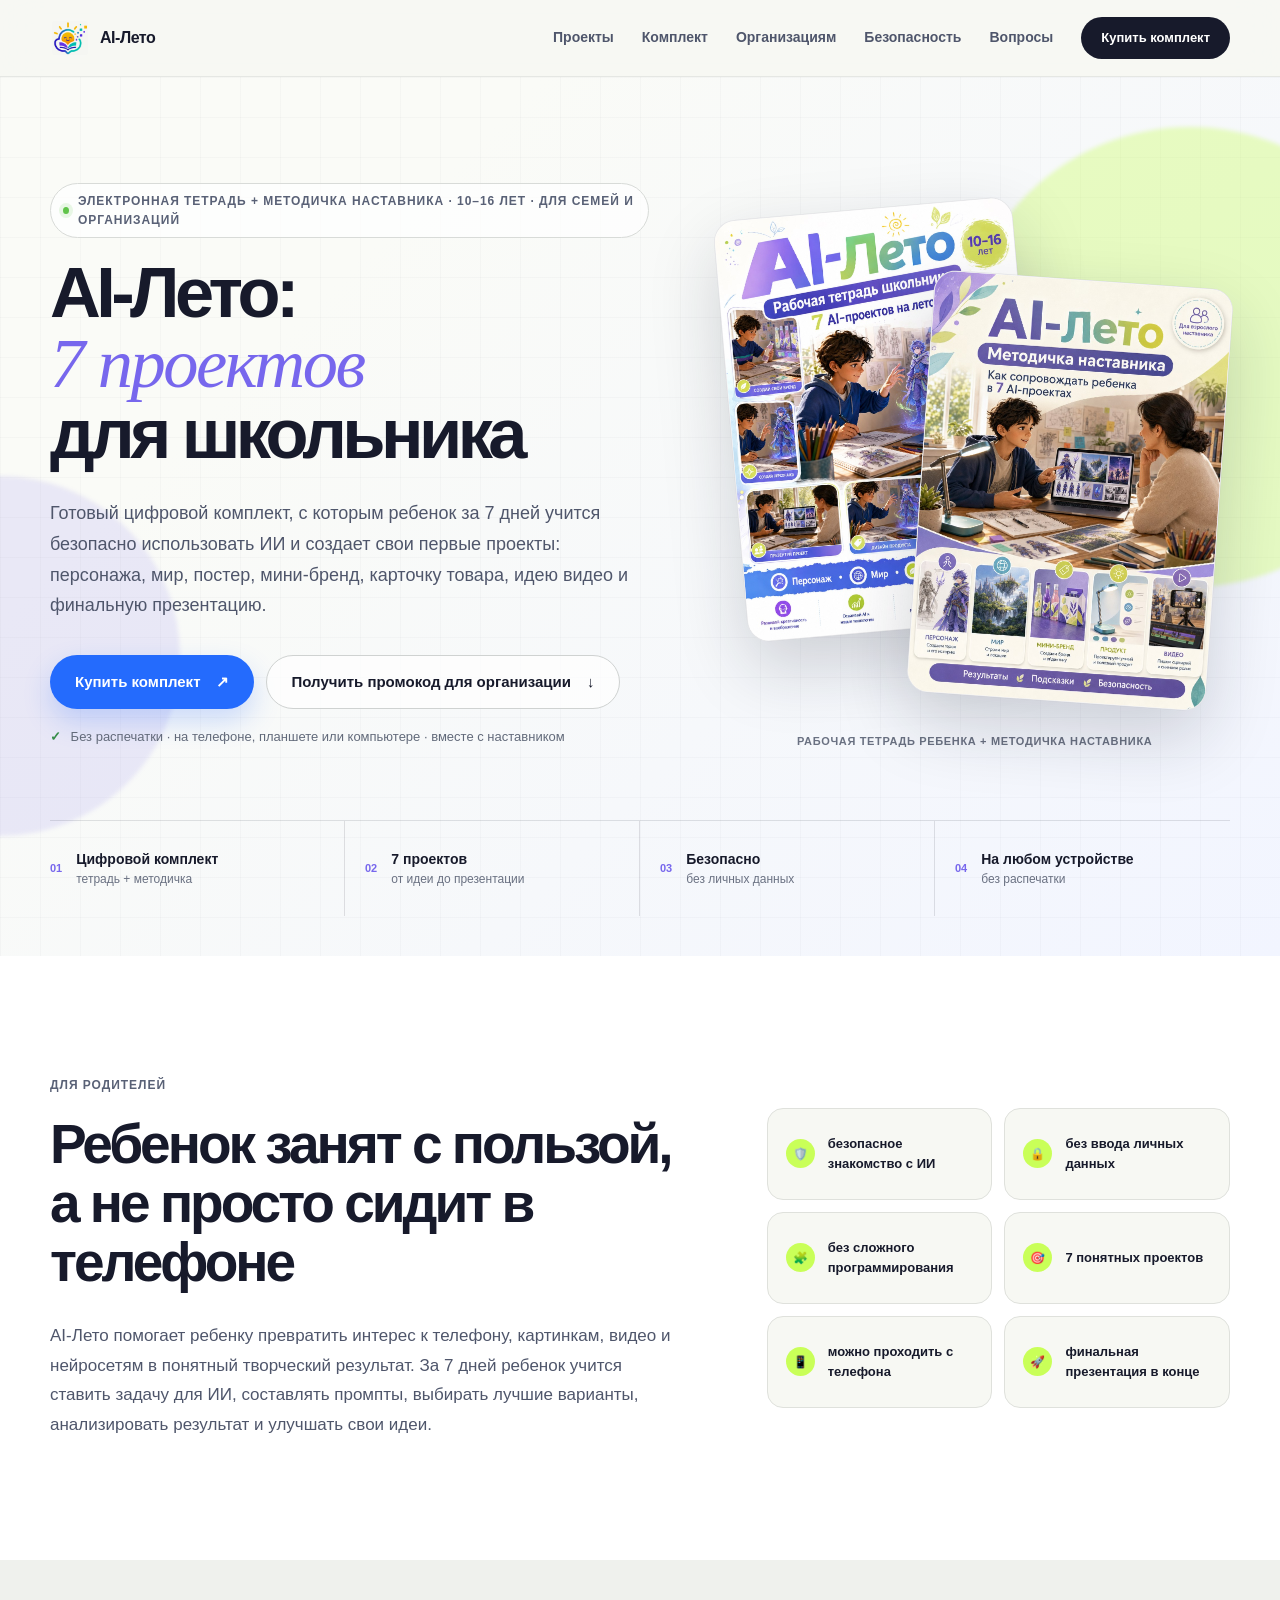
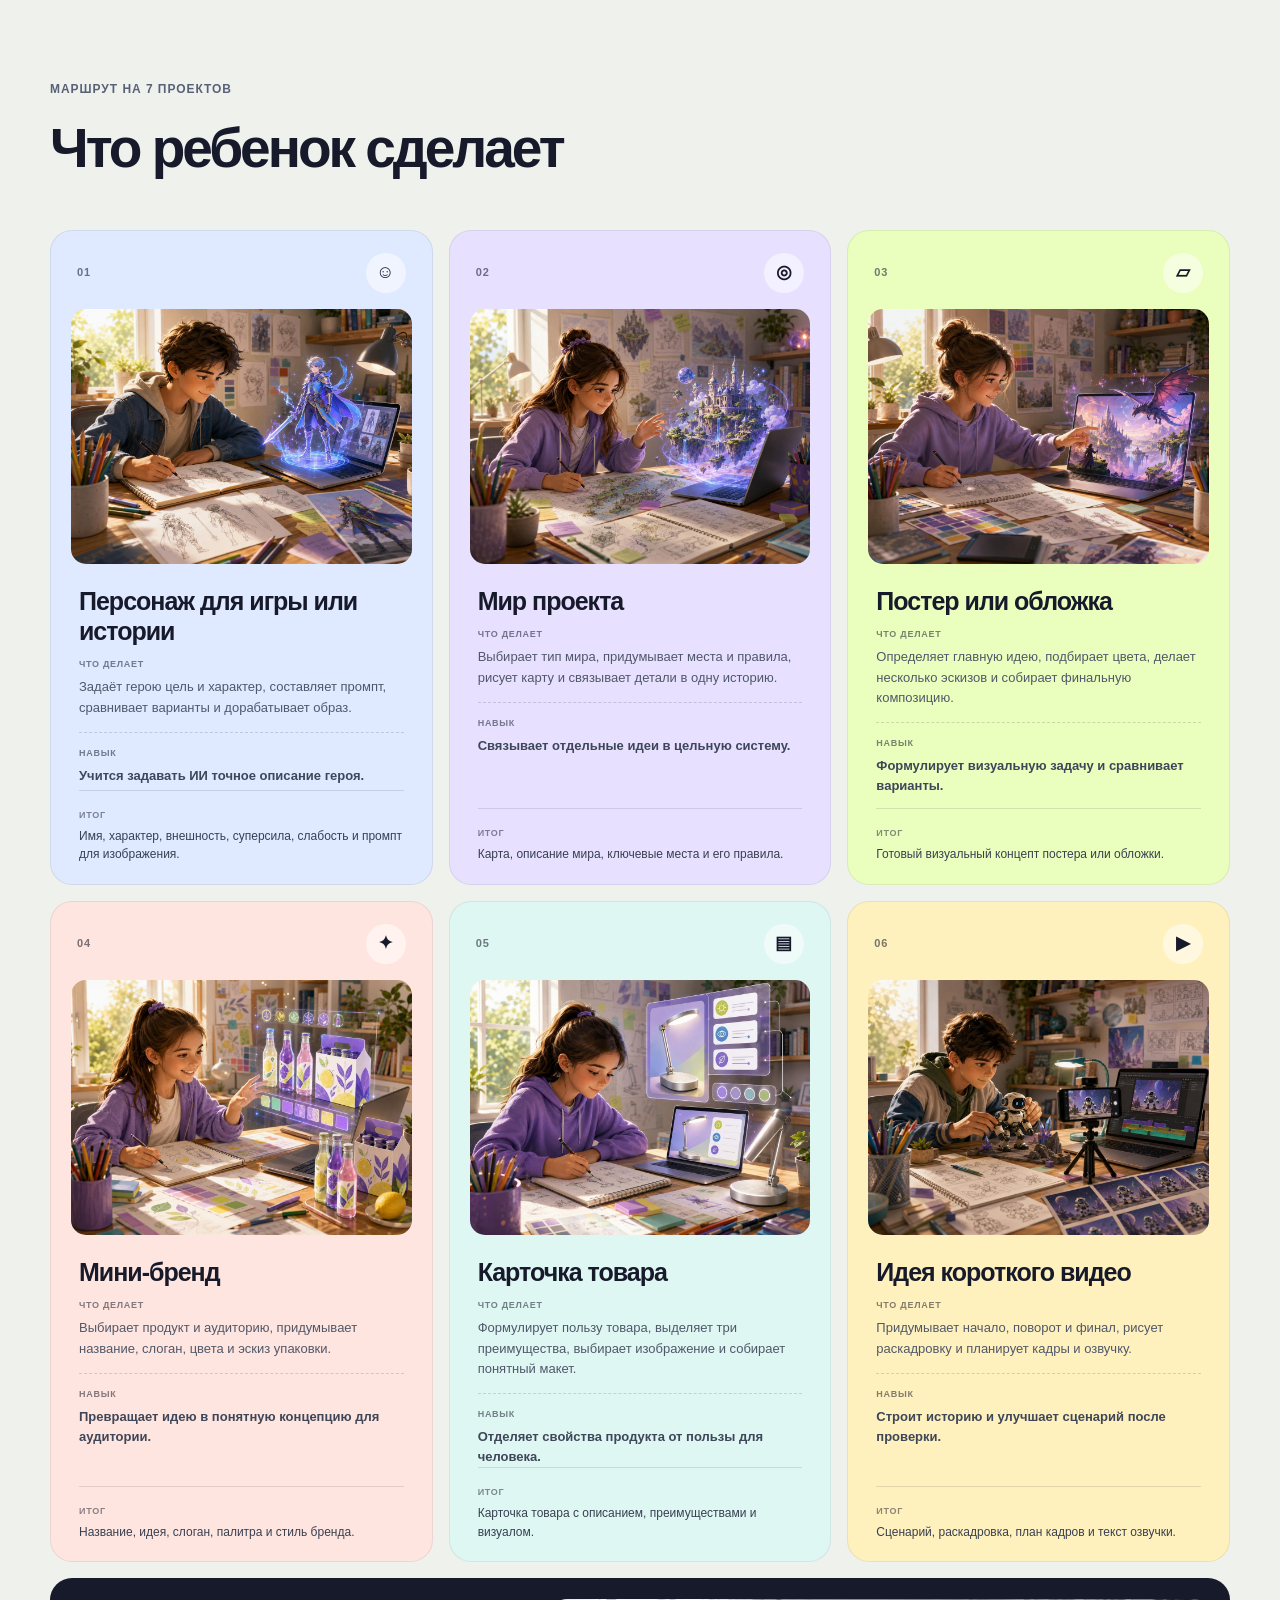
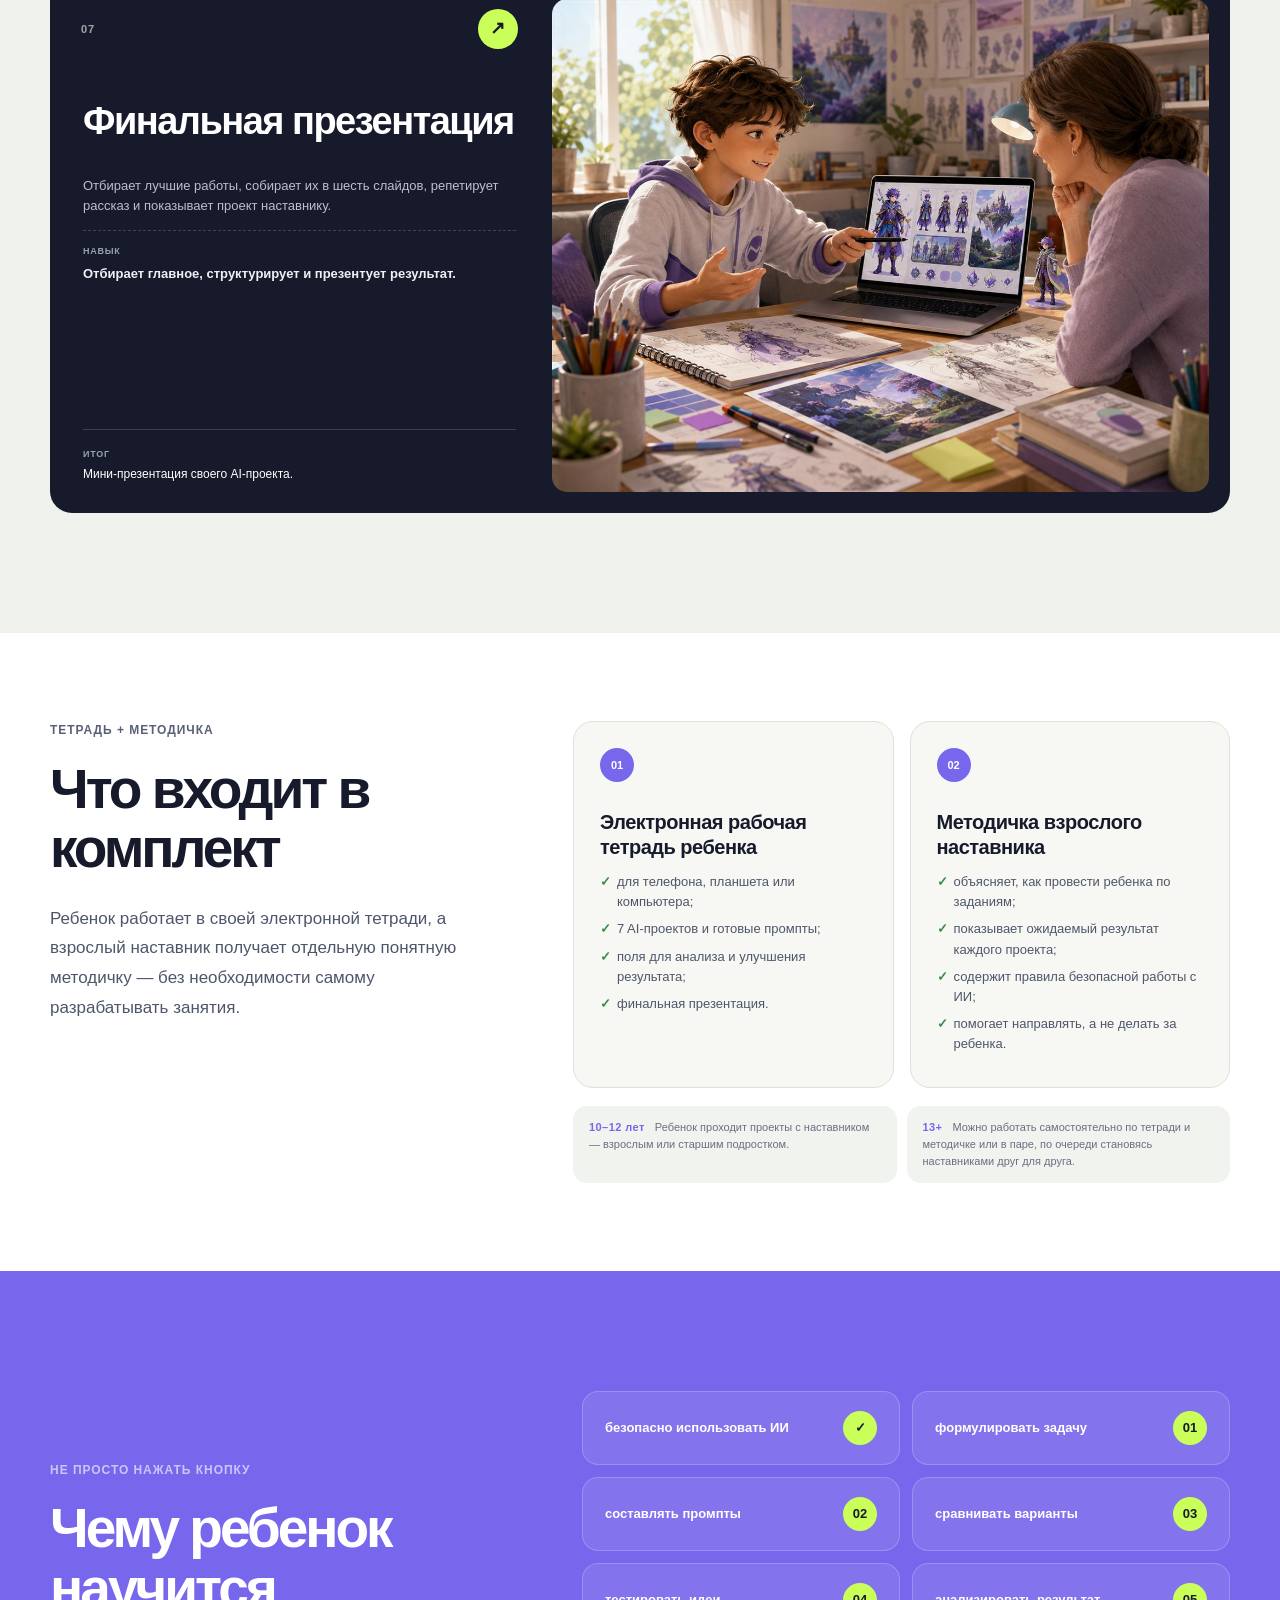
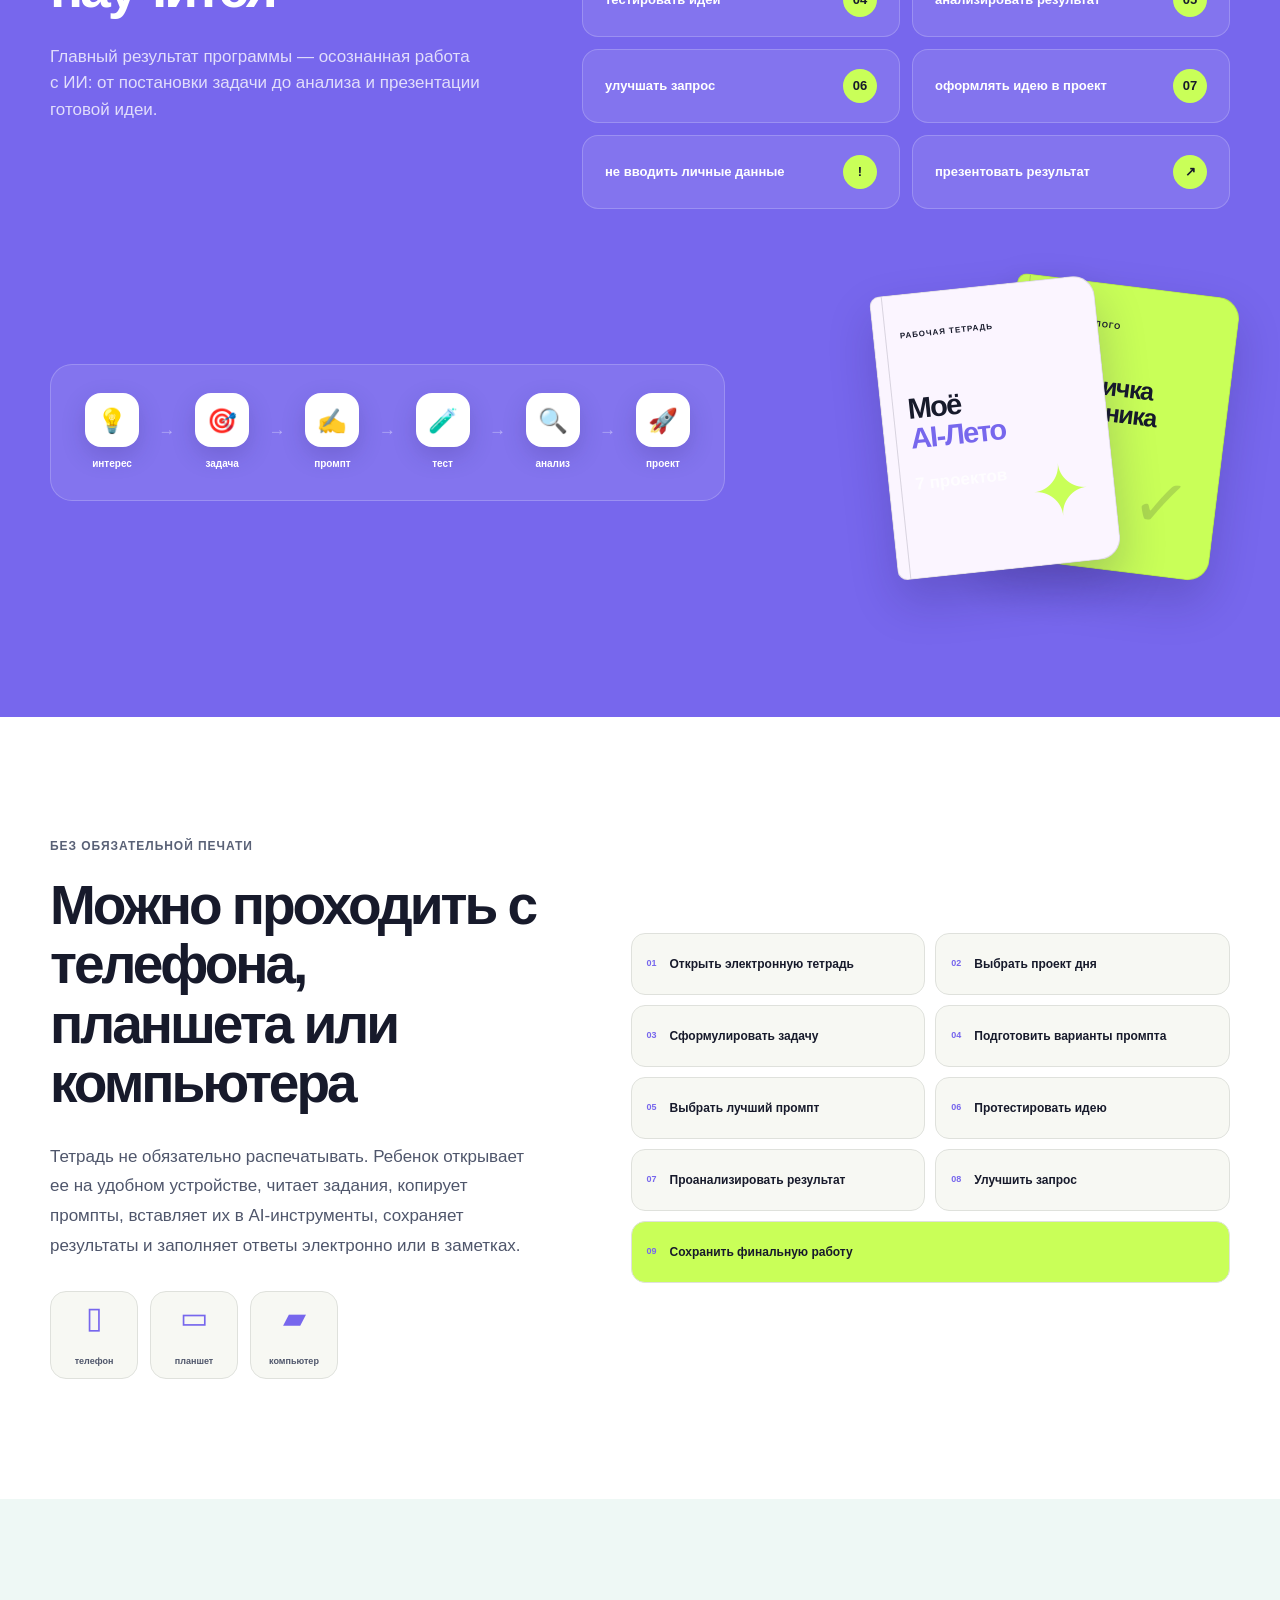
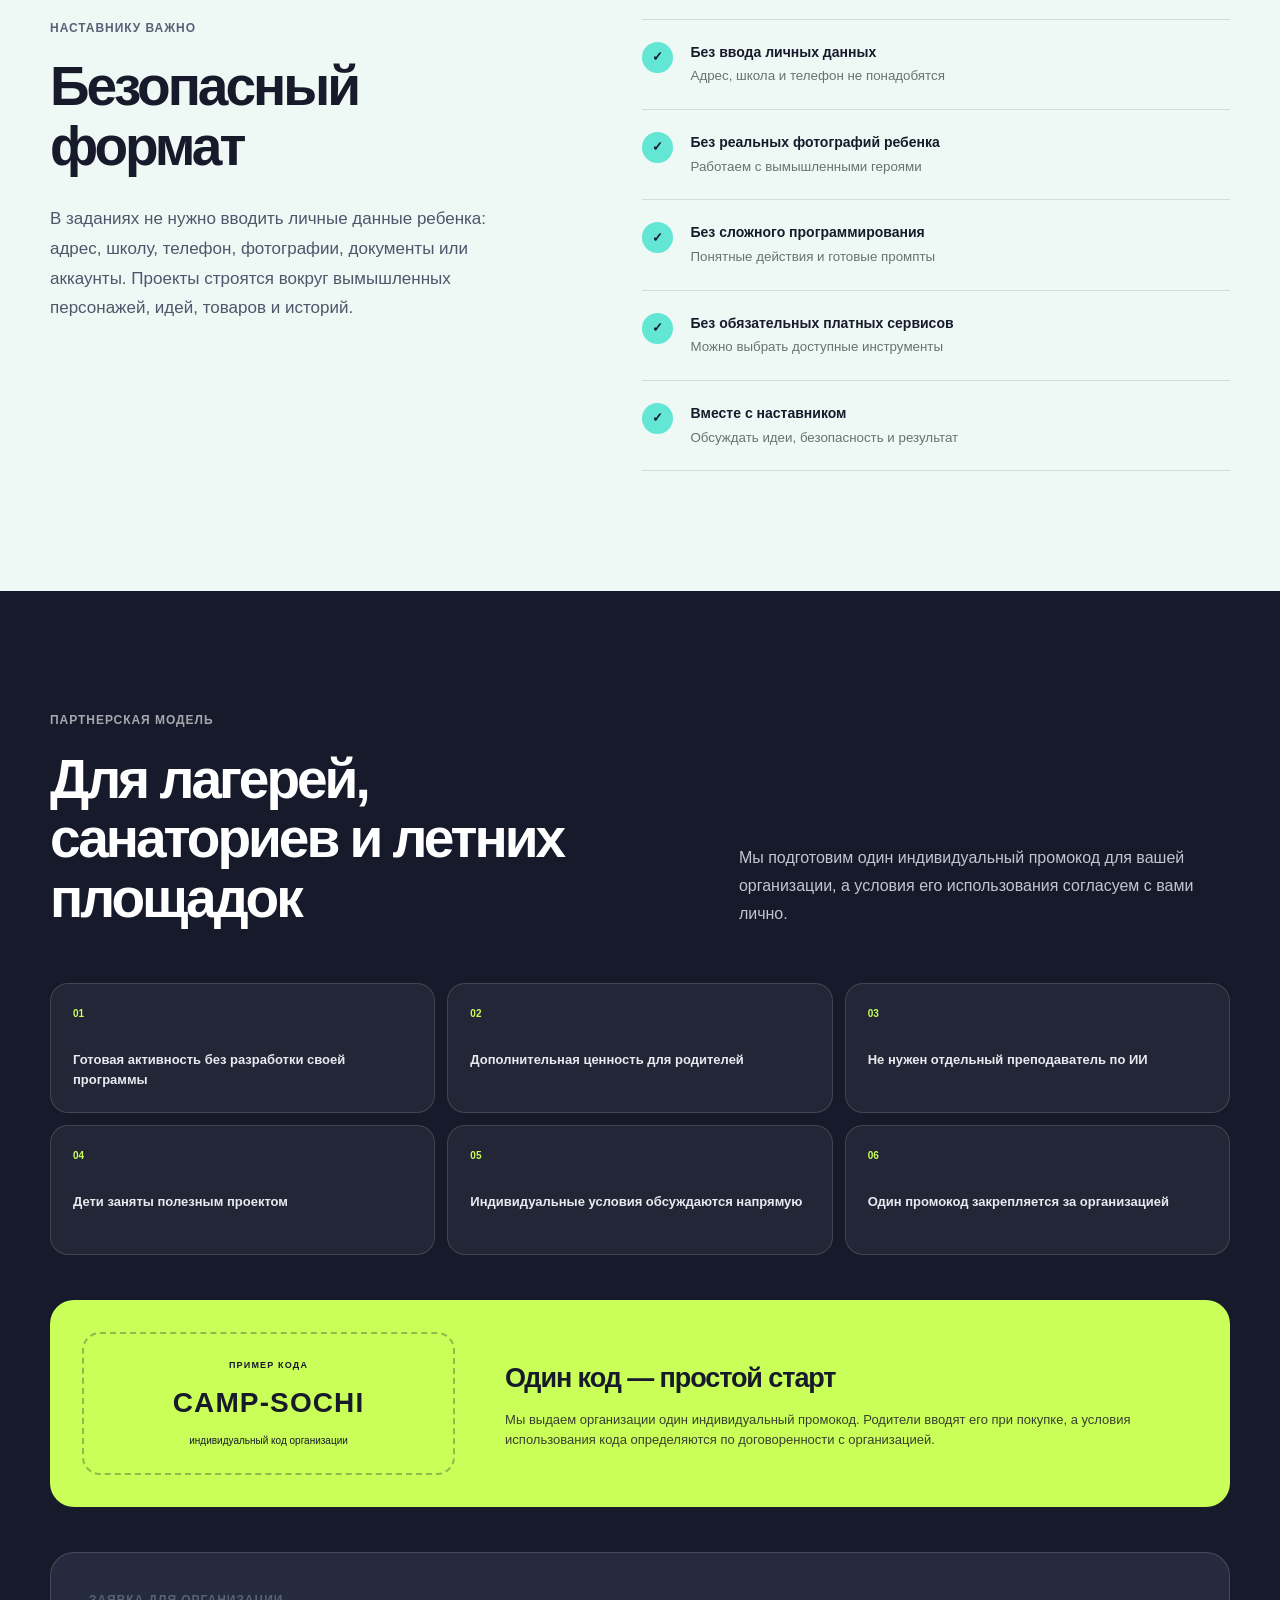
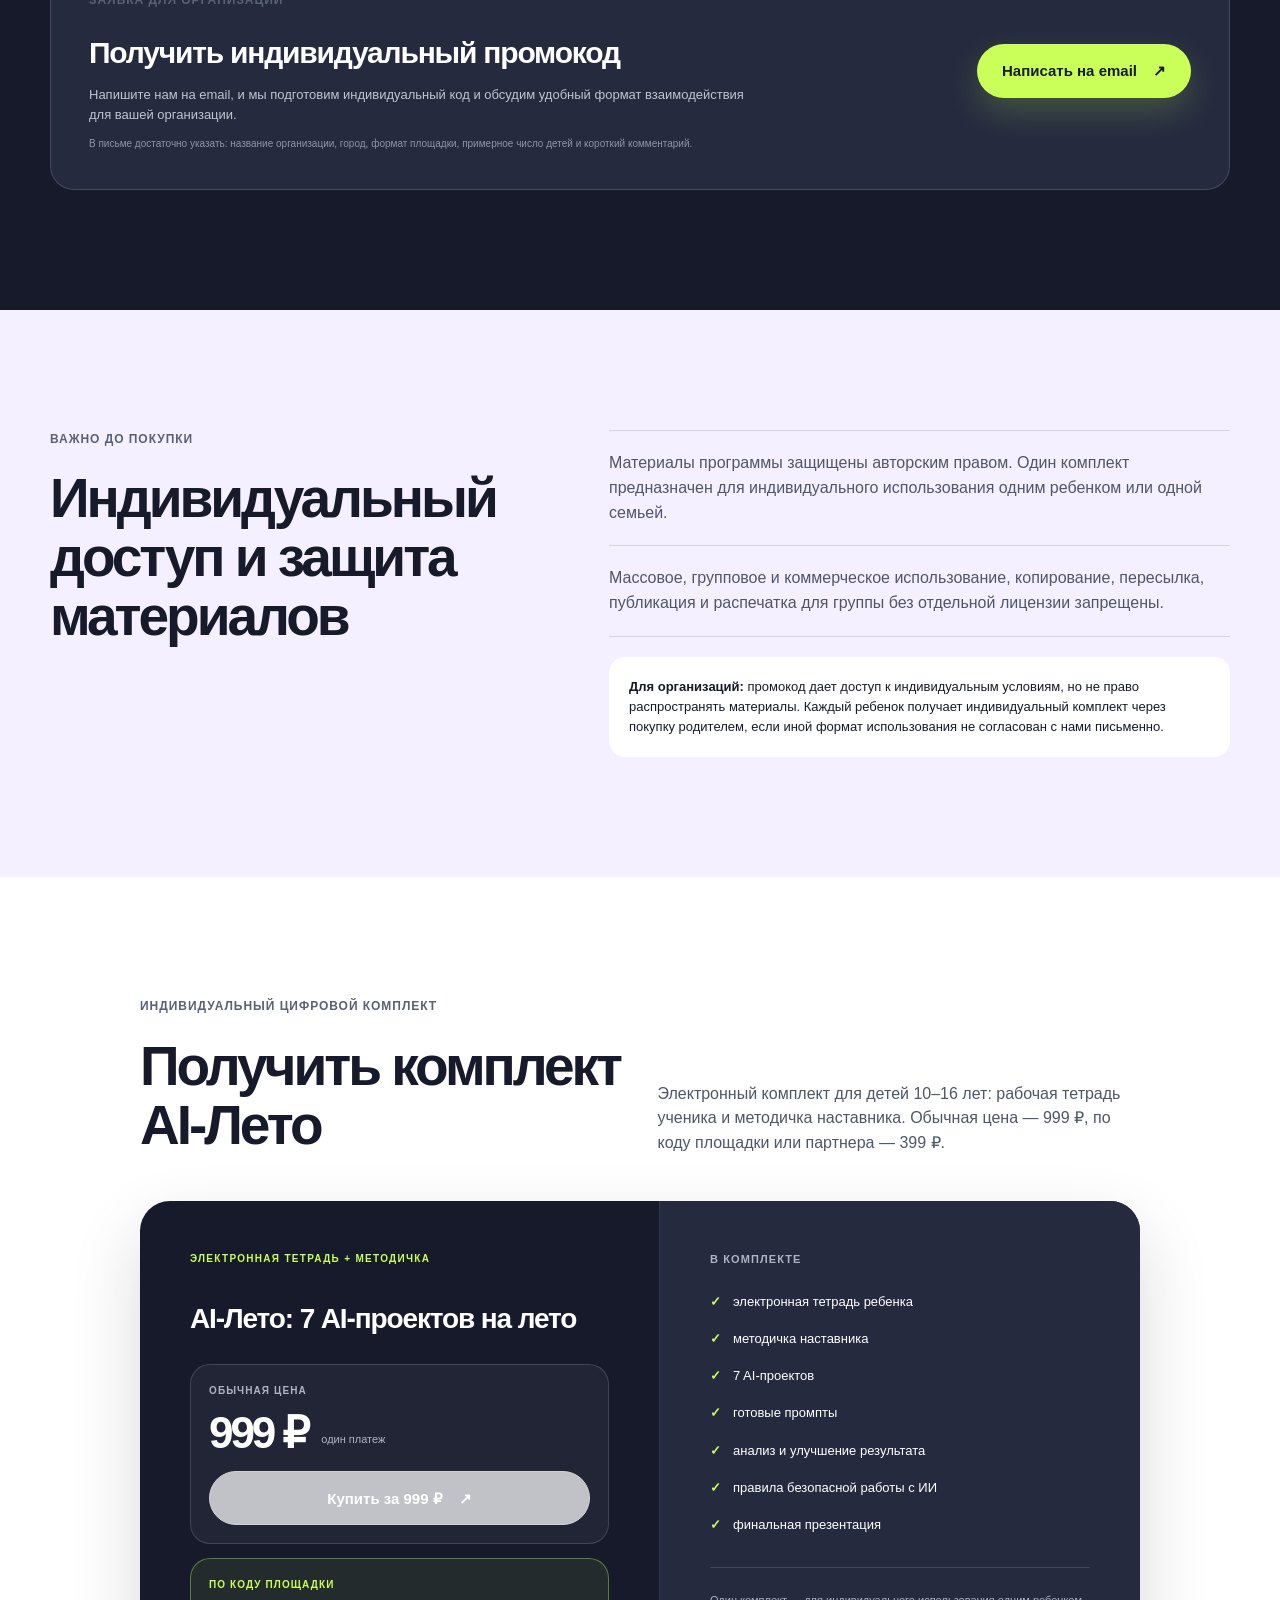
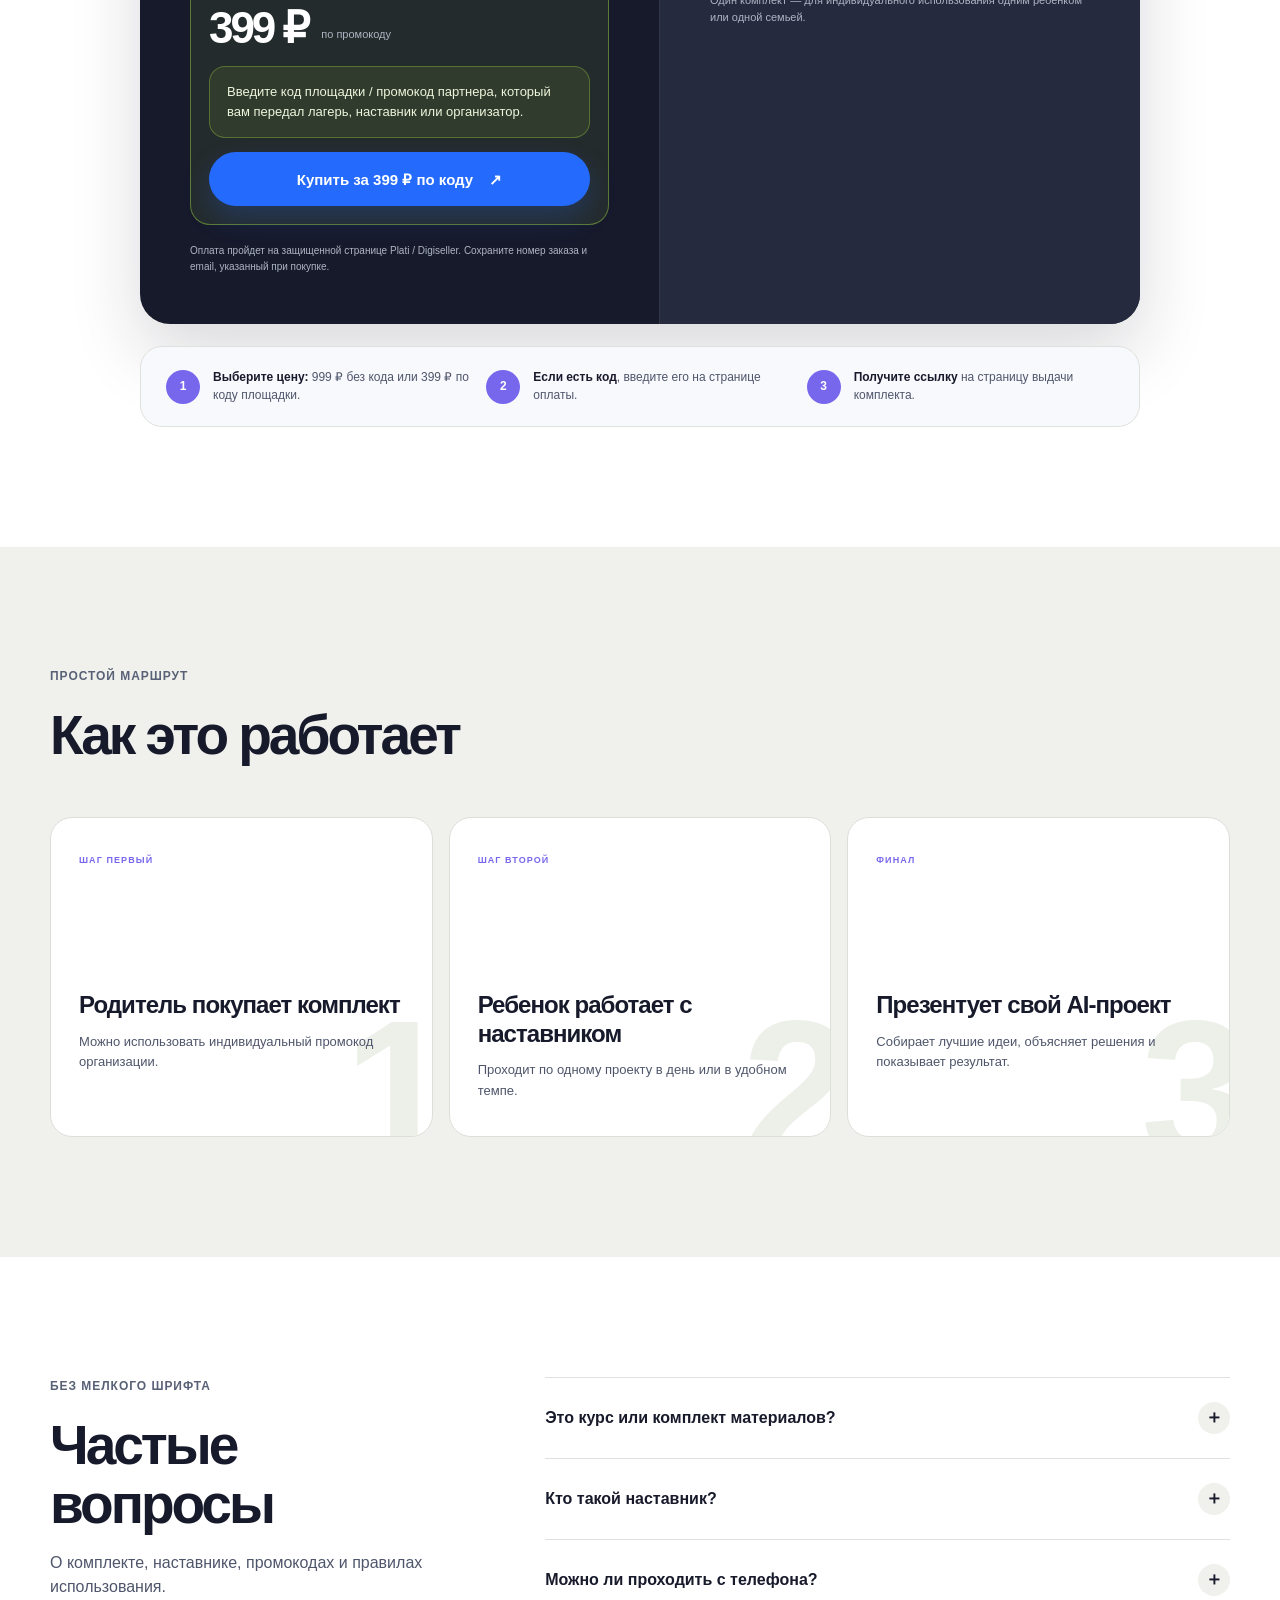
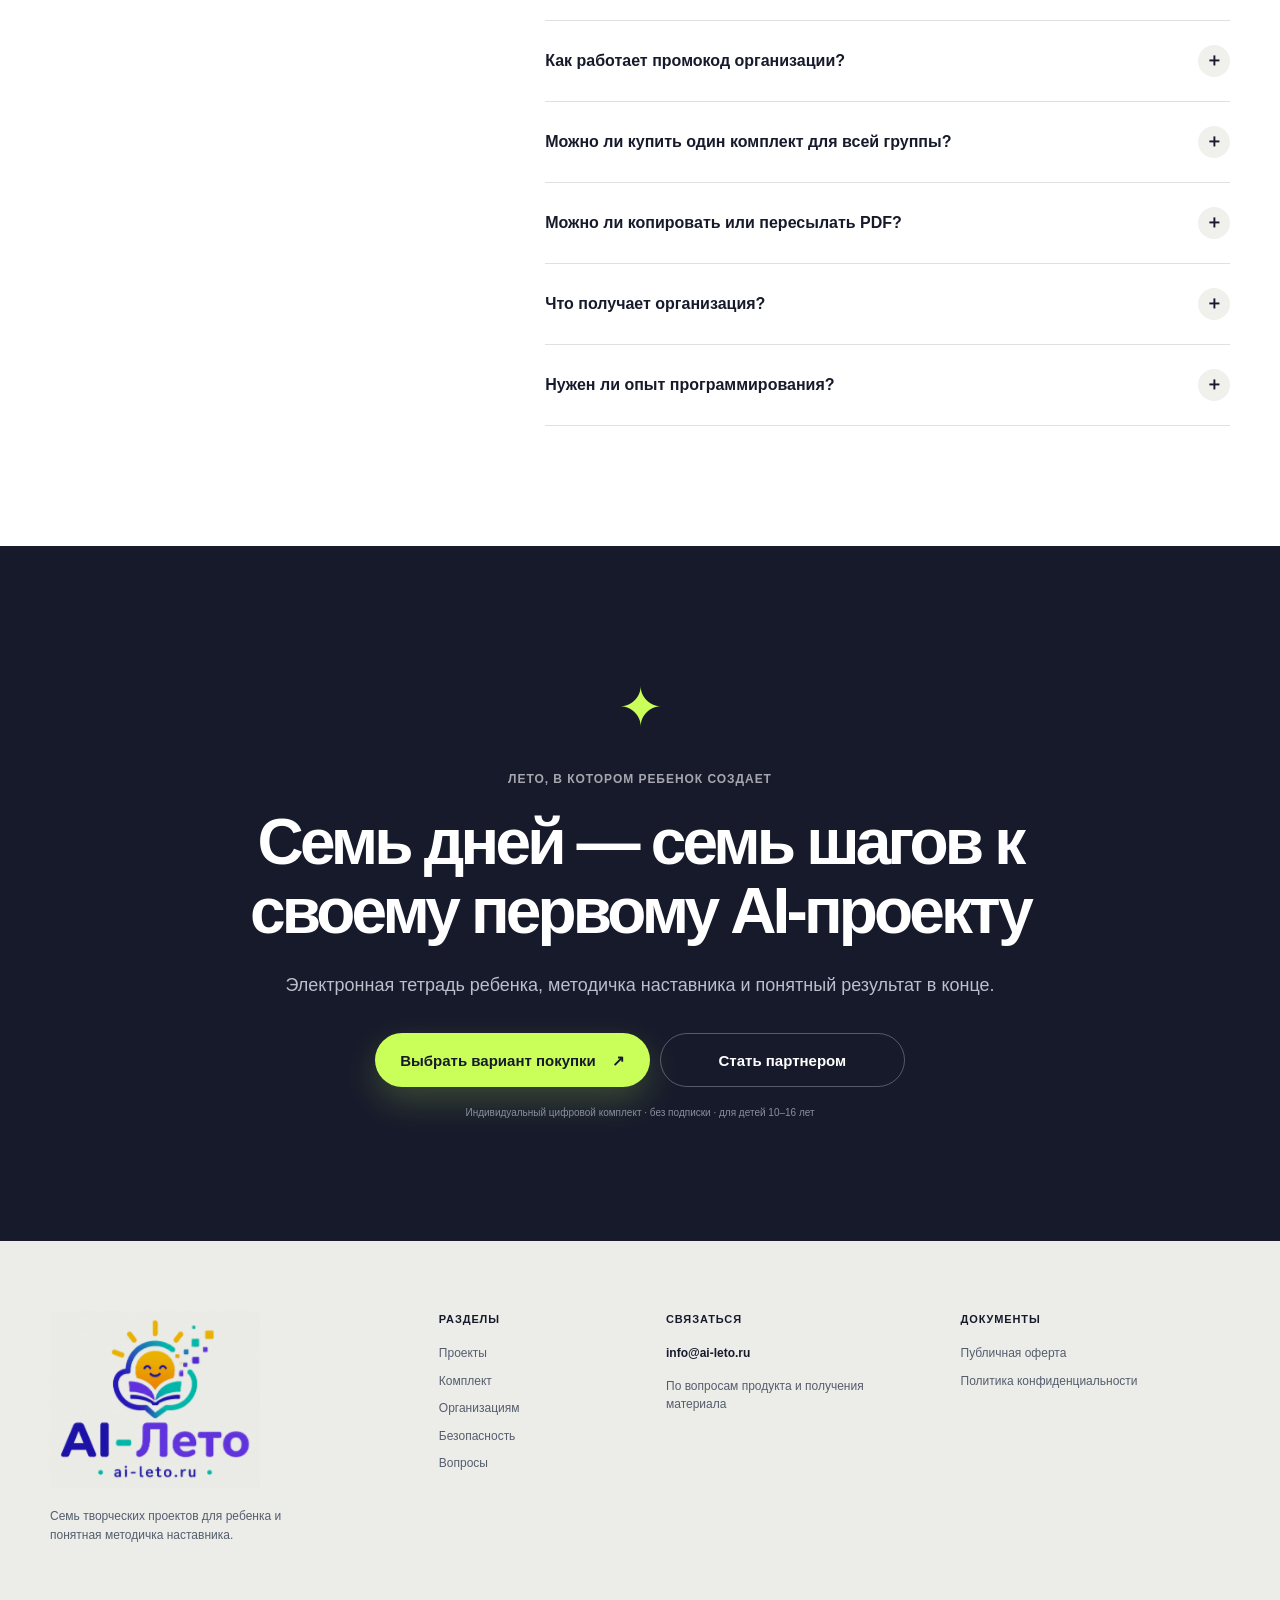
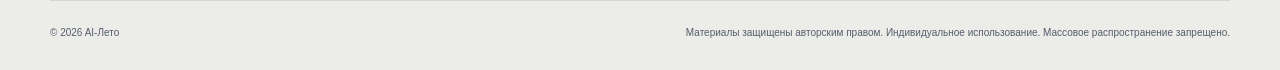
==== commit 1bdde1fb: "Fix standard price payment behavior" ====
--- a/index.html
+++ b/index.html
@@ -313,8 +313,8 @@
               <div class="price-options" aria-label="Варианты покупки">
                 <div class="price-option">
                   <small>Обычная цена</small>
-                  <div class="price-row"><strong data-config-standard-price>999 ₽</strong><span>без промокода</span></div>
-                  <a class="button button-secondary button-wide" href="#" data-payment data-payment-type="standard" data-event="pricing_standard_buy_click" aria-label="Купить комплект за 999 рублей">Купить за 999 ₽ <span aria-hidden="true">↗</span></a>
+                  <div class="price-row"><strong data-config-standard-price>999 ₽</strong><span>один платеж</span></div>
+                  <a class="button button-secondary button-wide" href="https://oplata.info/asp2/pay_wm.asp?id_d=5974208&amp;lang=ru-RU" data-payment data-payment-type="standard" data-event="pricing_standard_buy_click" aria-label="Купить комплект за 999 рублей">Купить за 999 ₽ <span aria-hidden="true">↗</span></a>
                 </div>
                 <div class="price-option price-option-accent">
                   <small>По коду площадки</small>
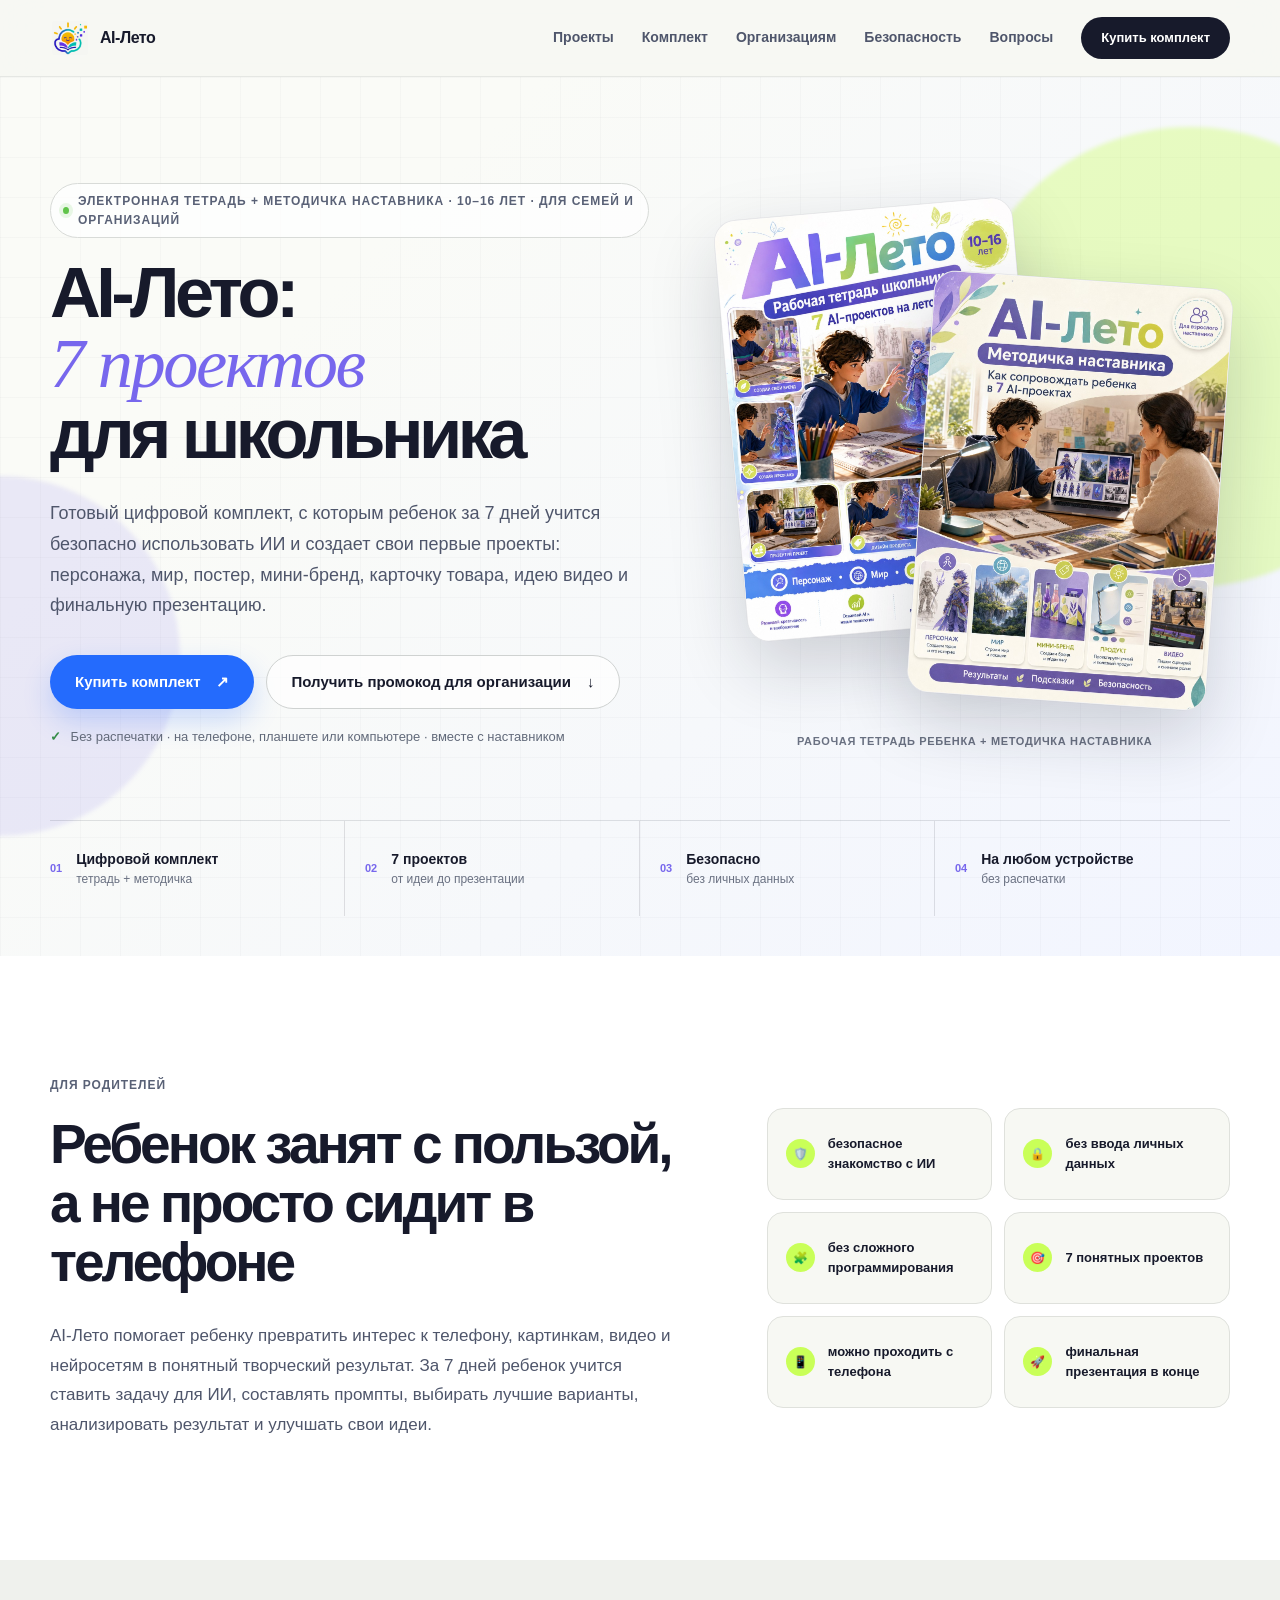
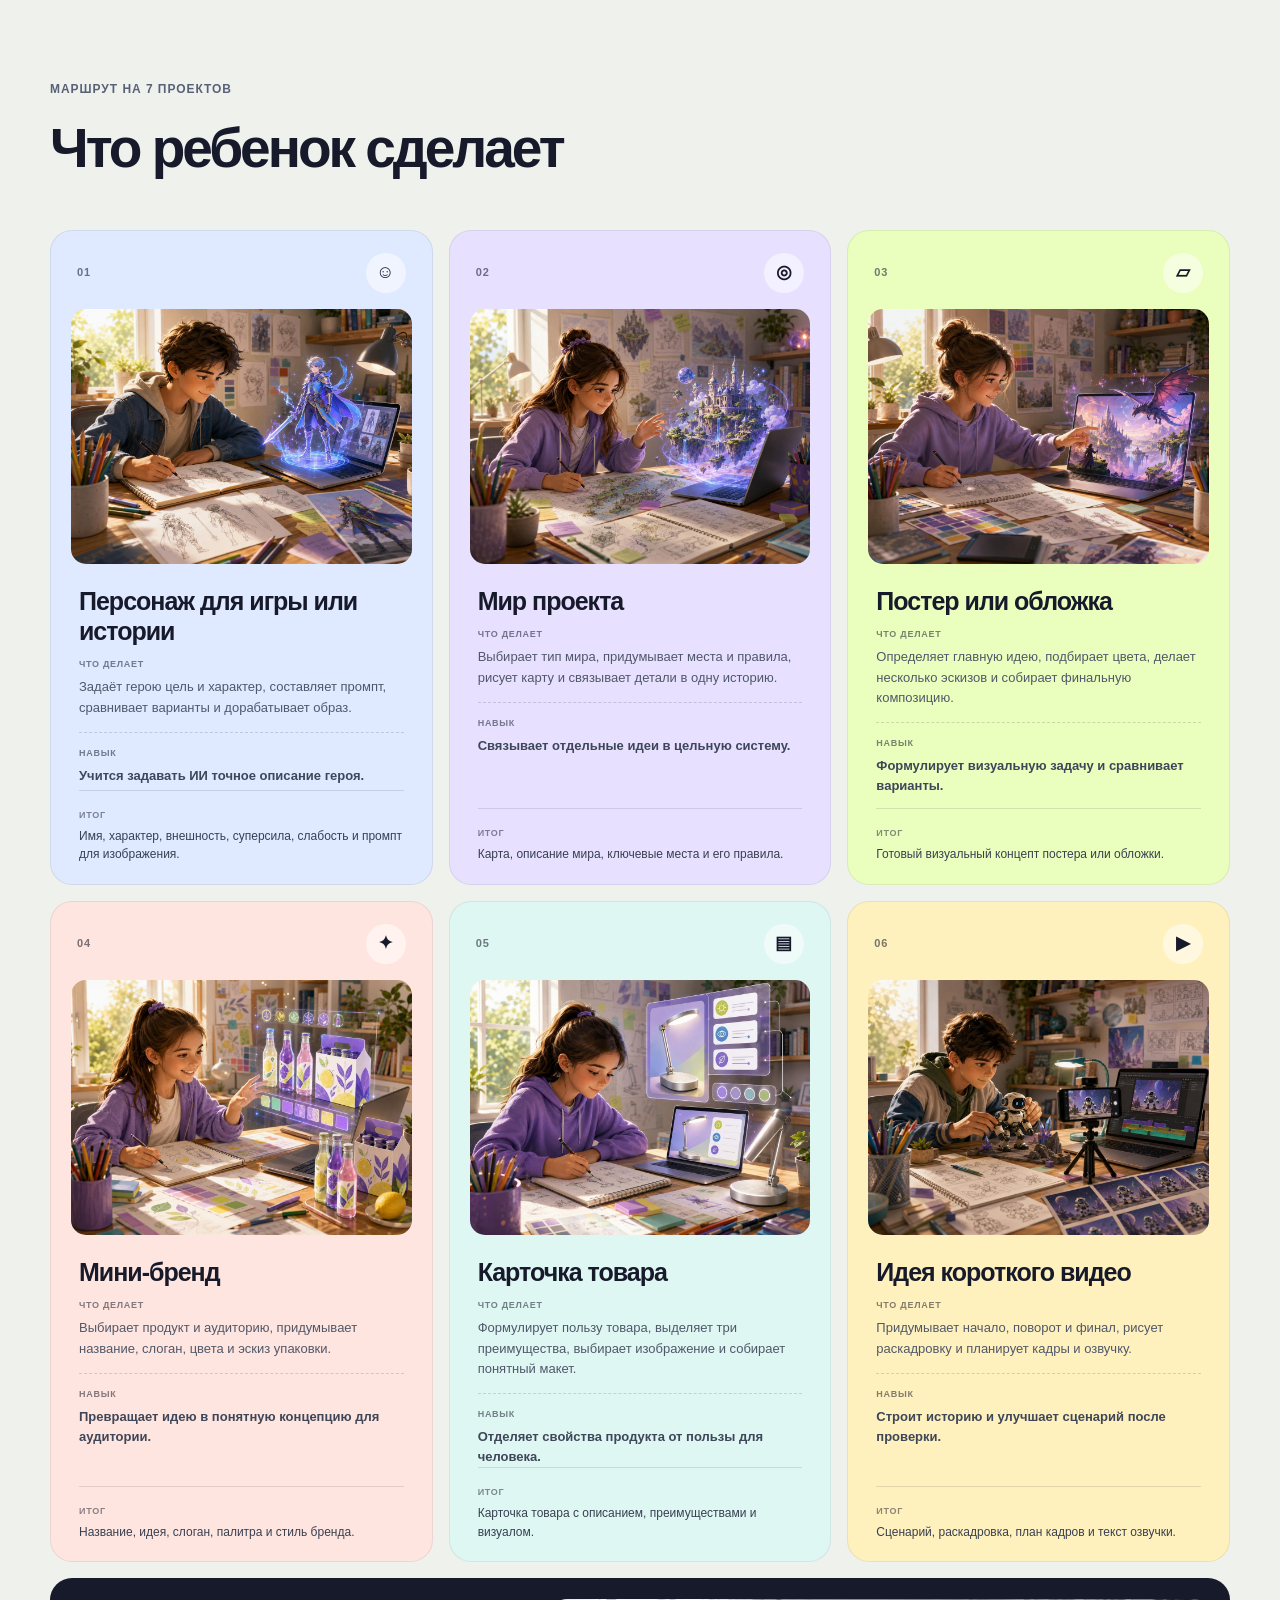
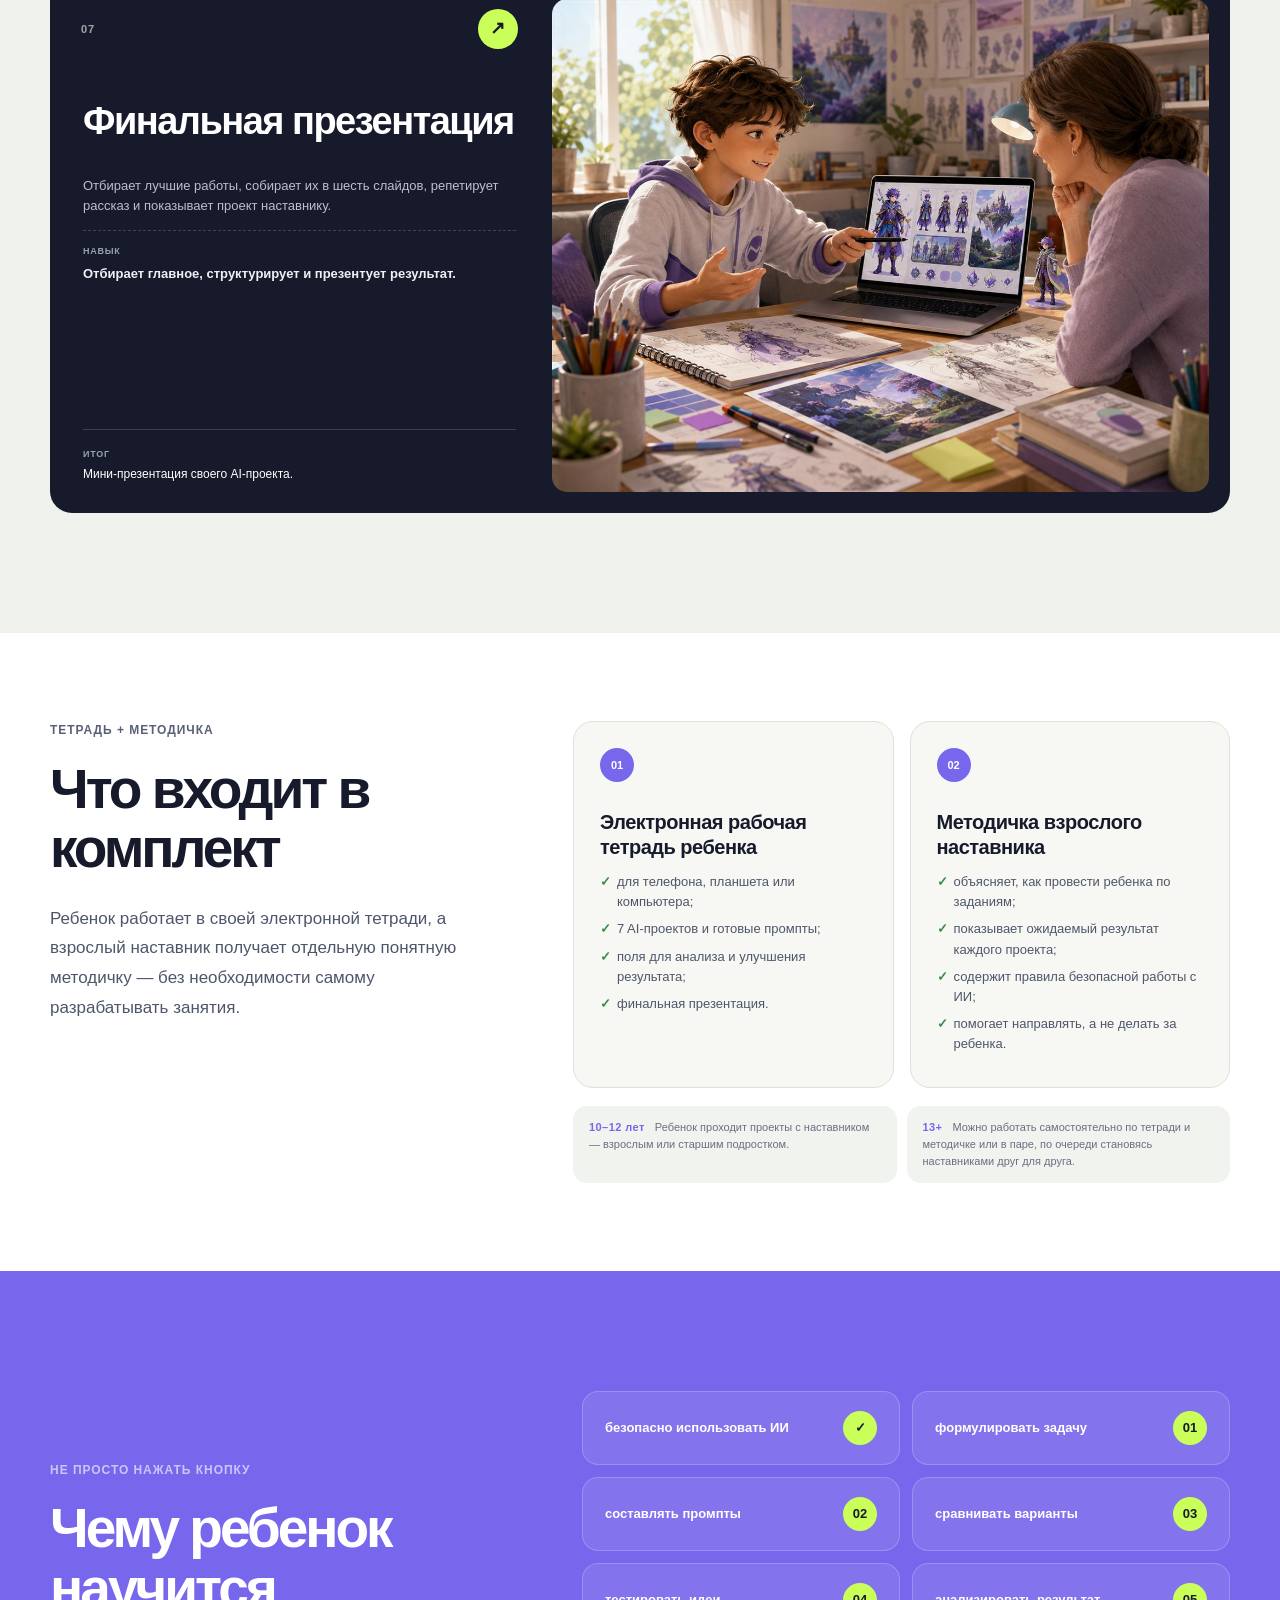
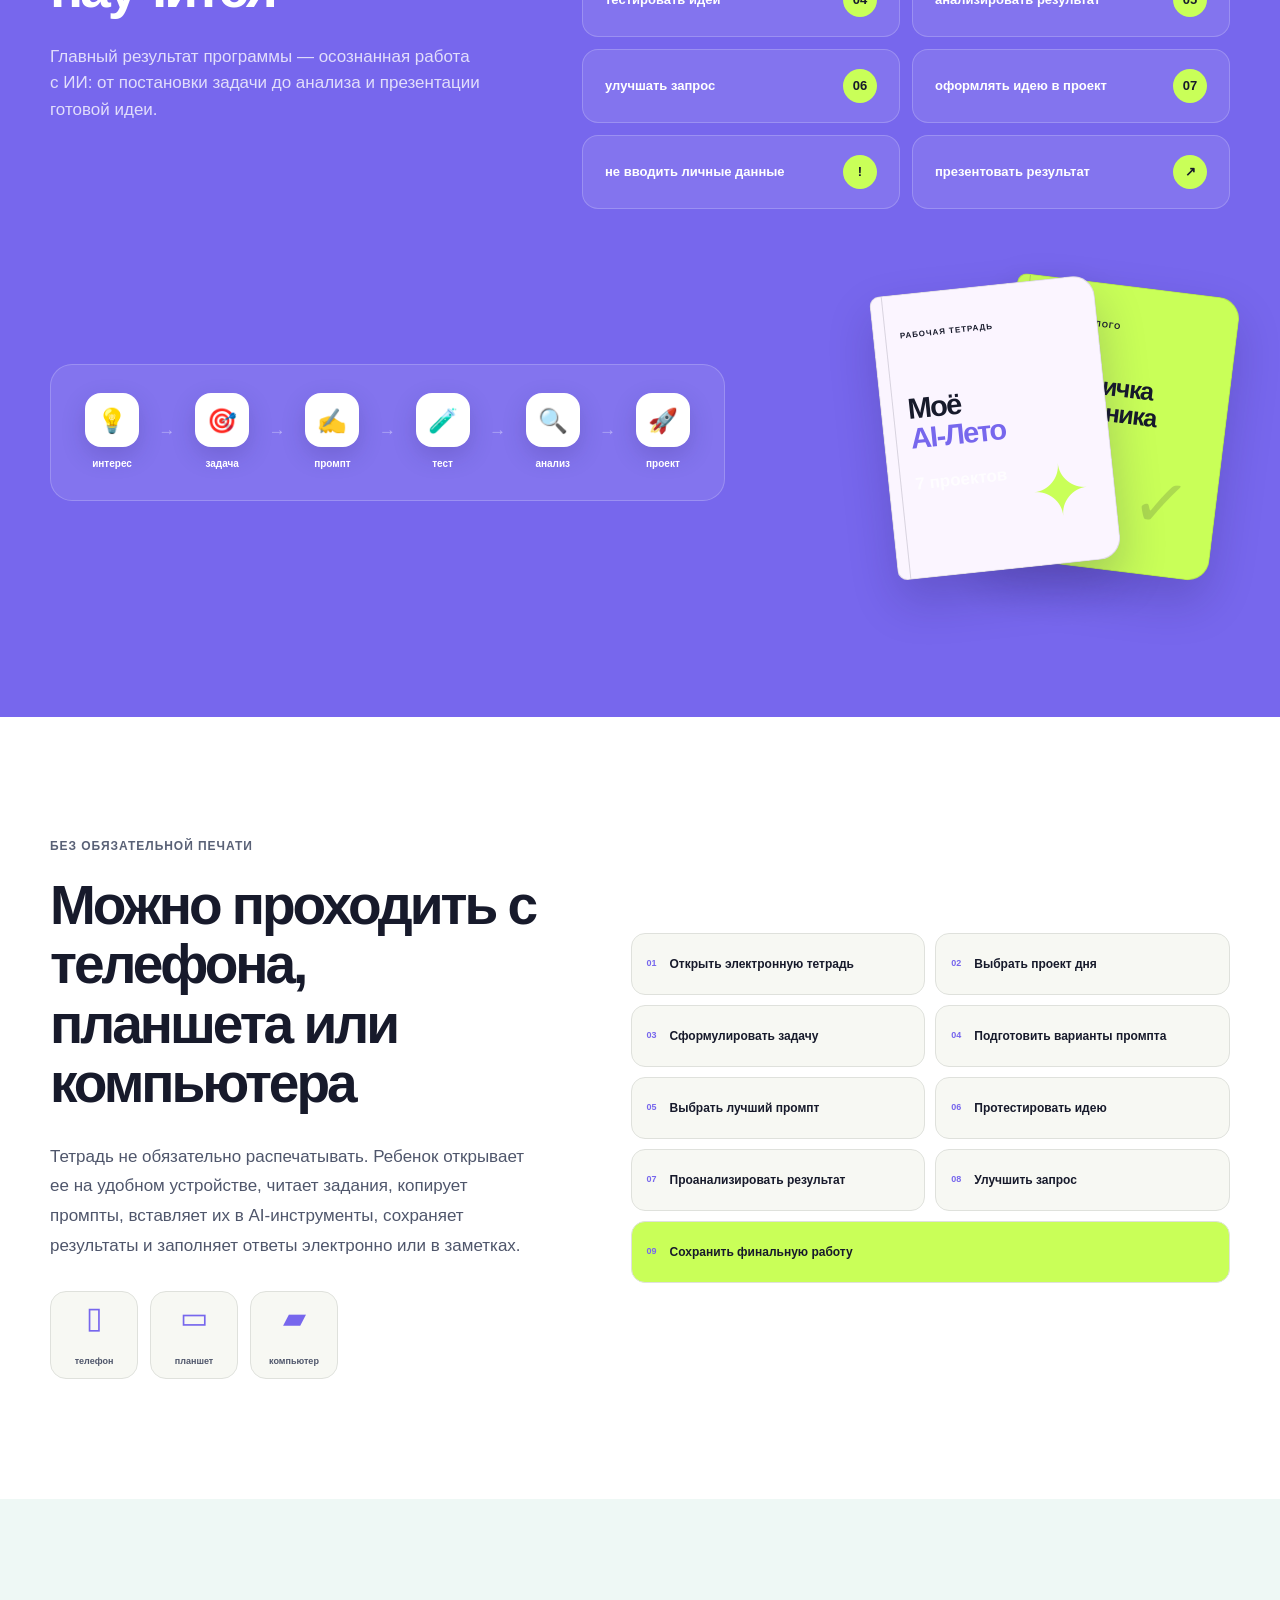
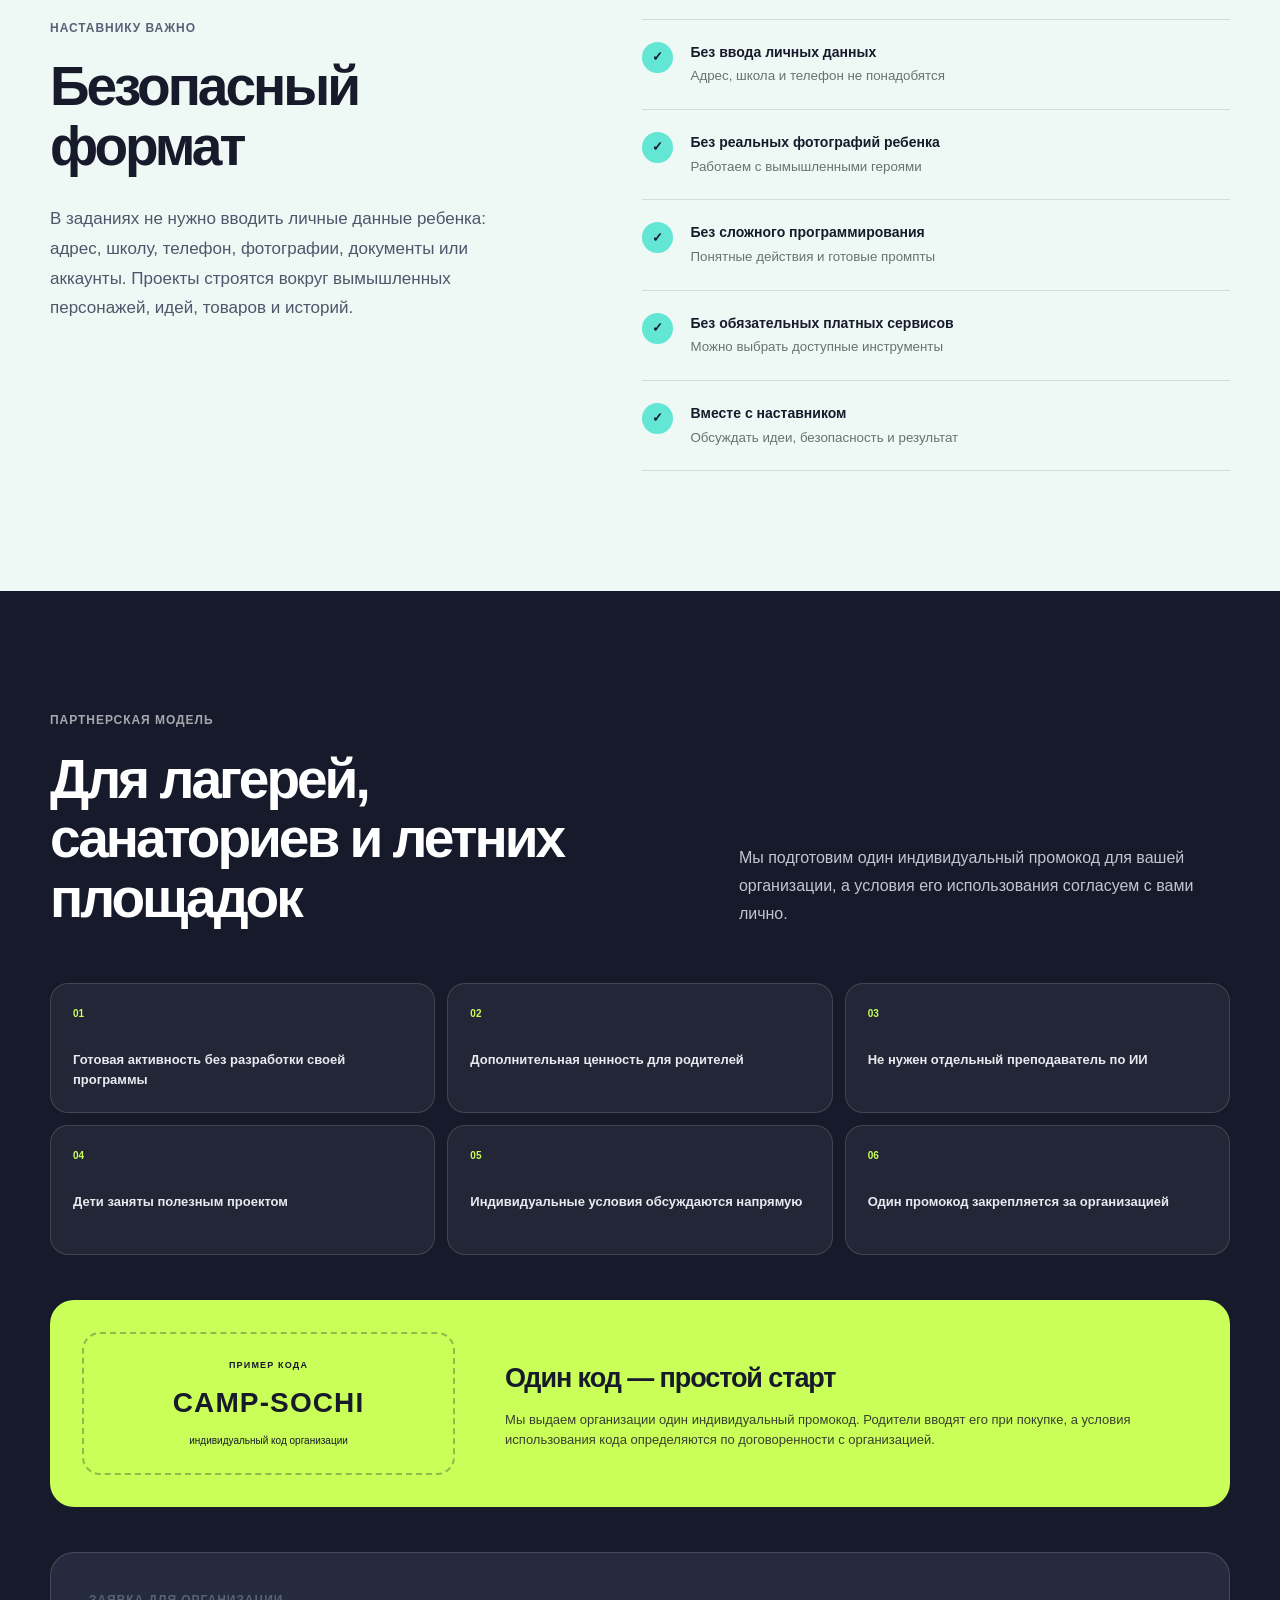
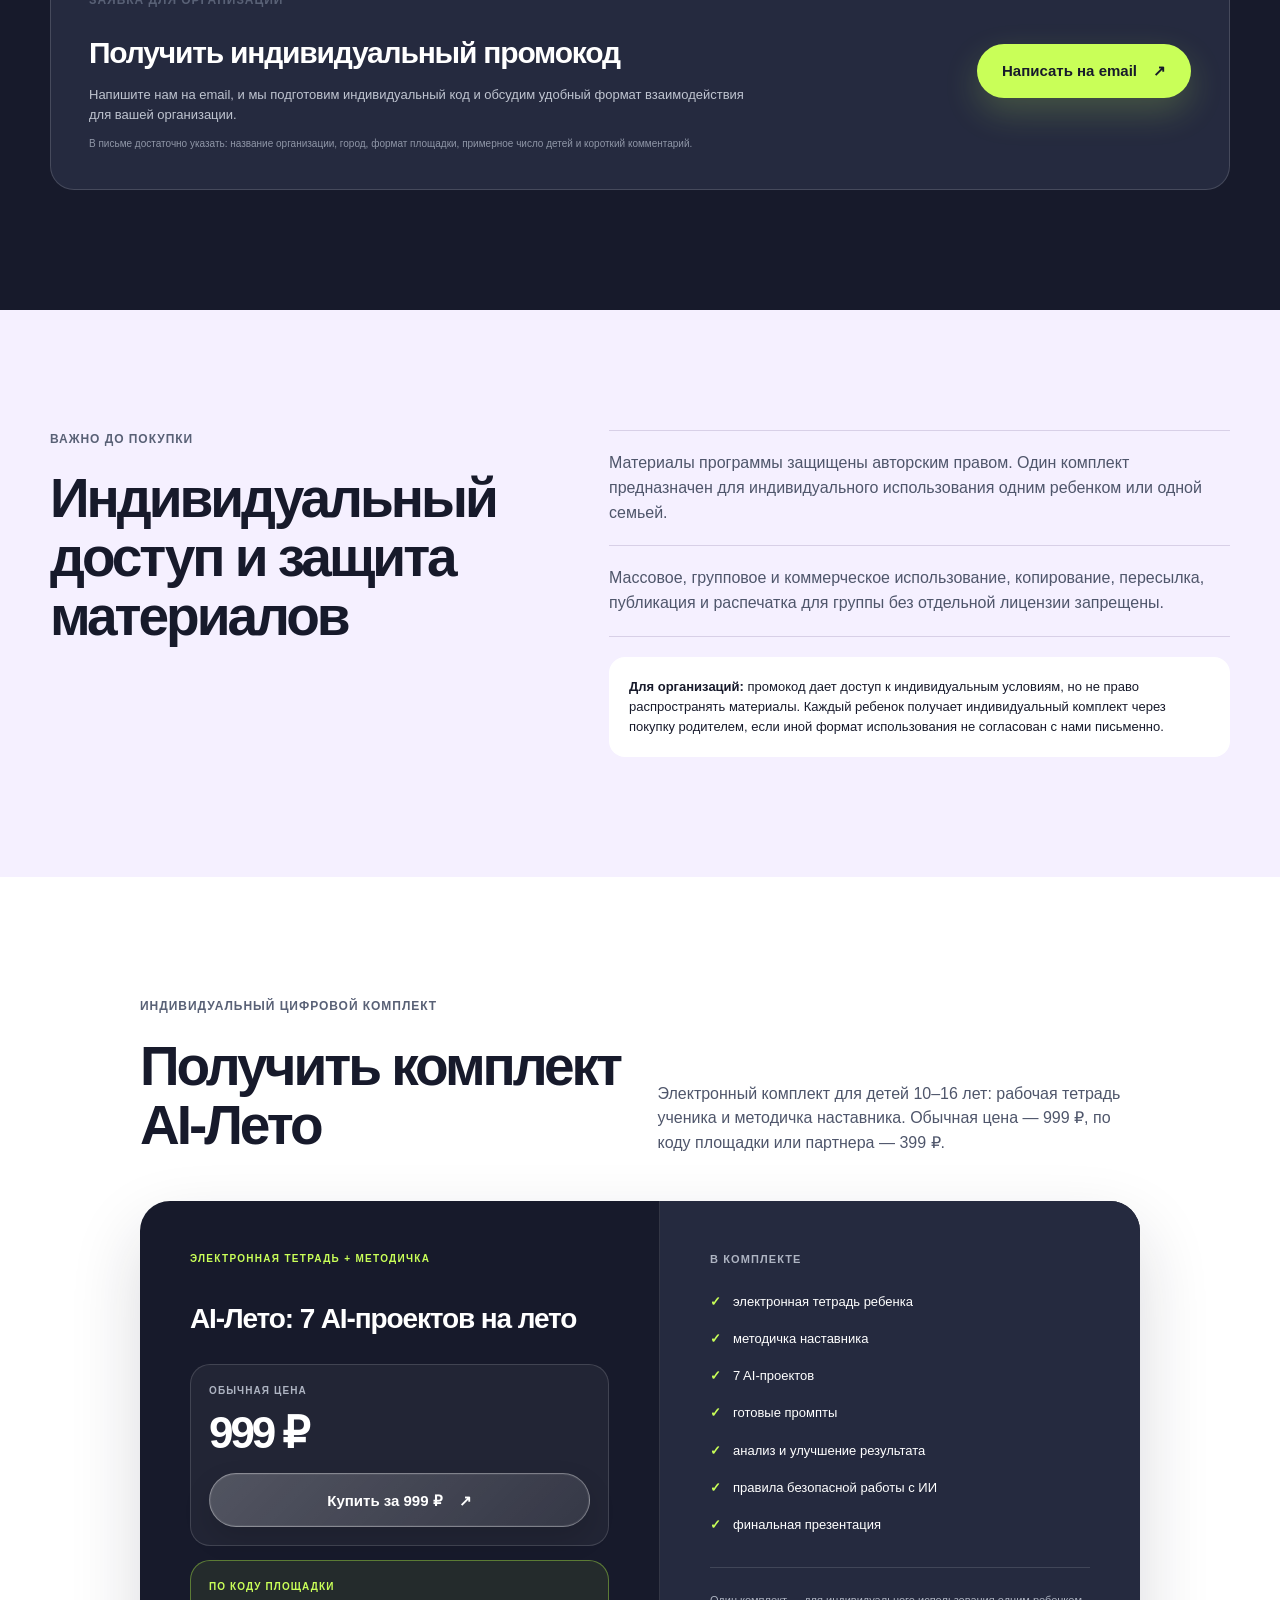
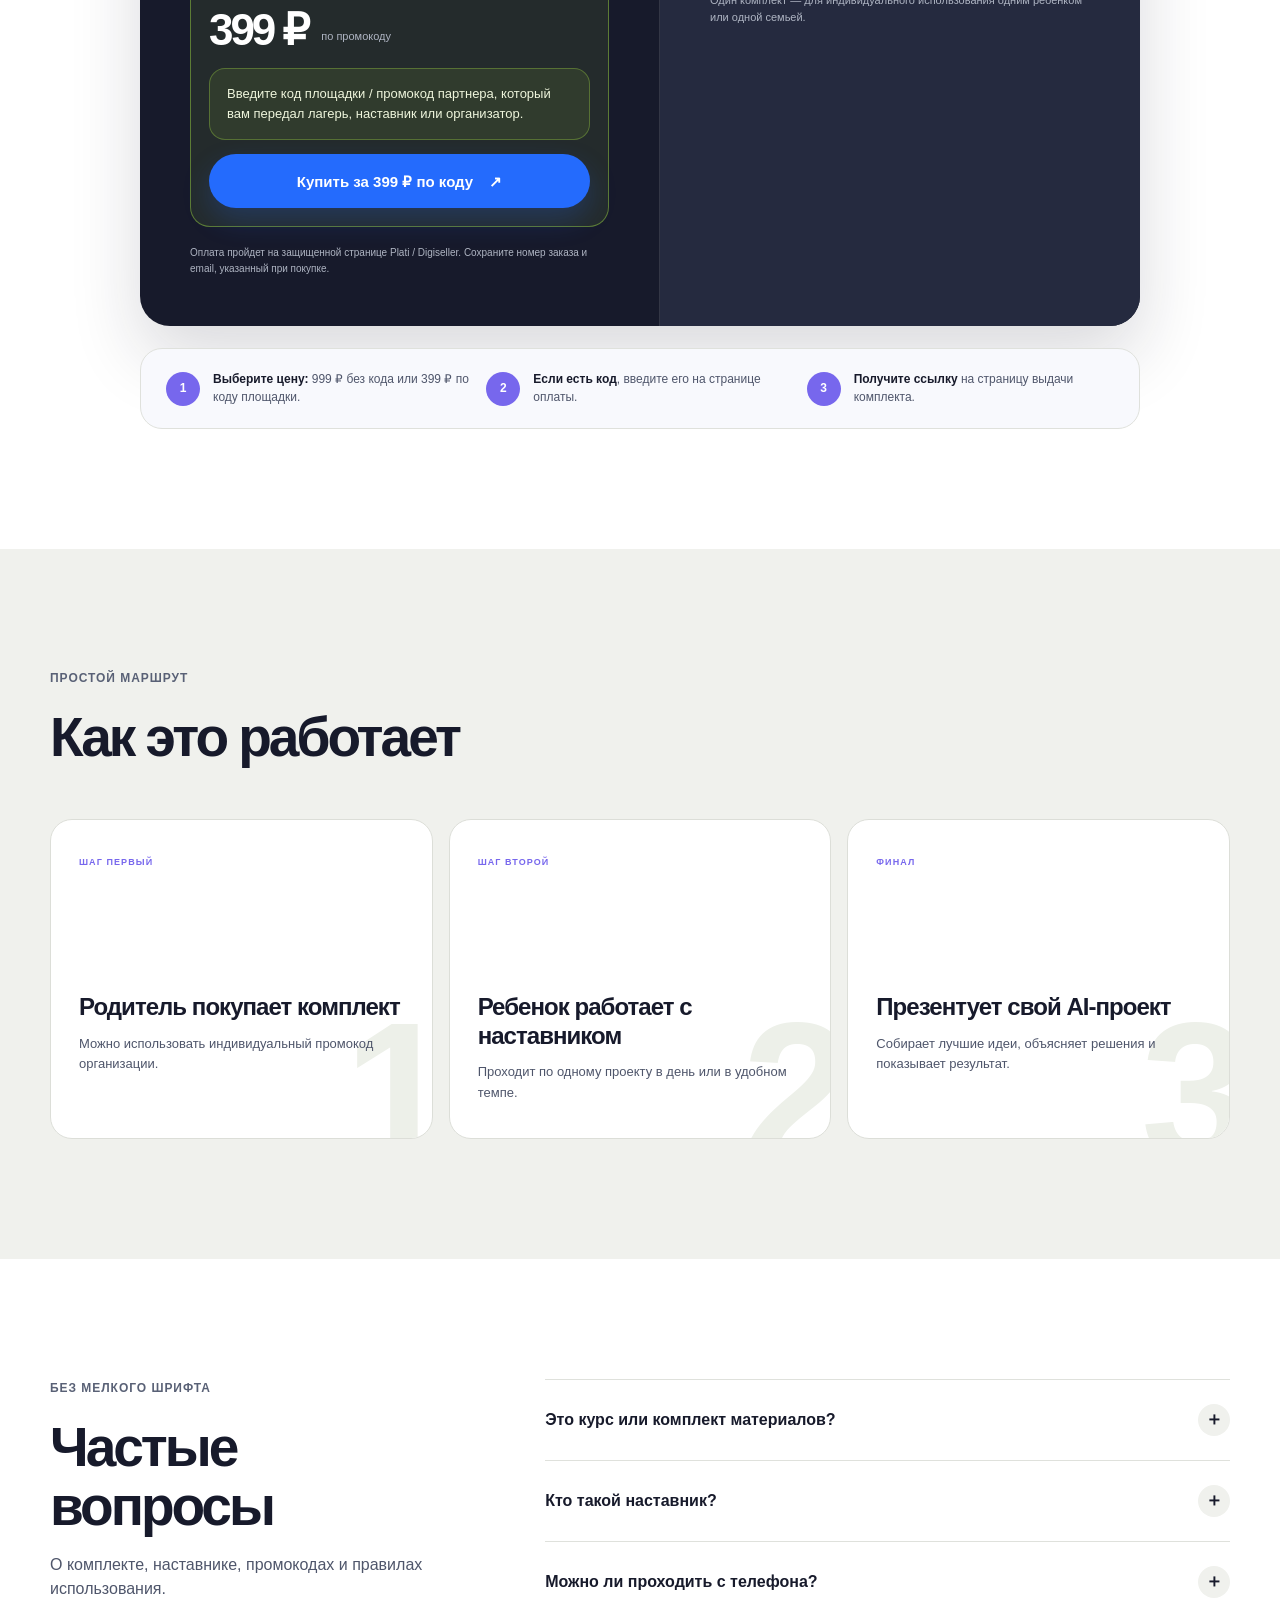
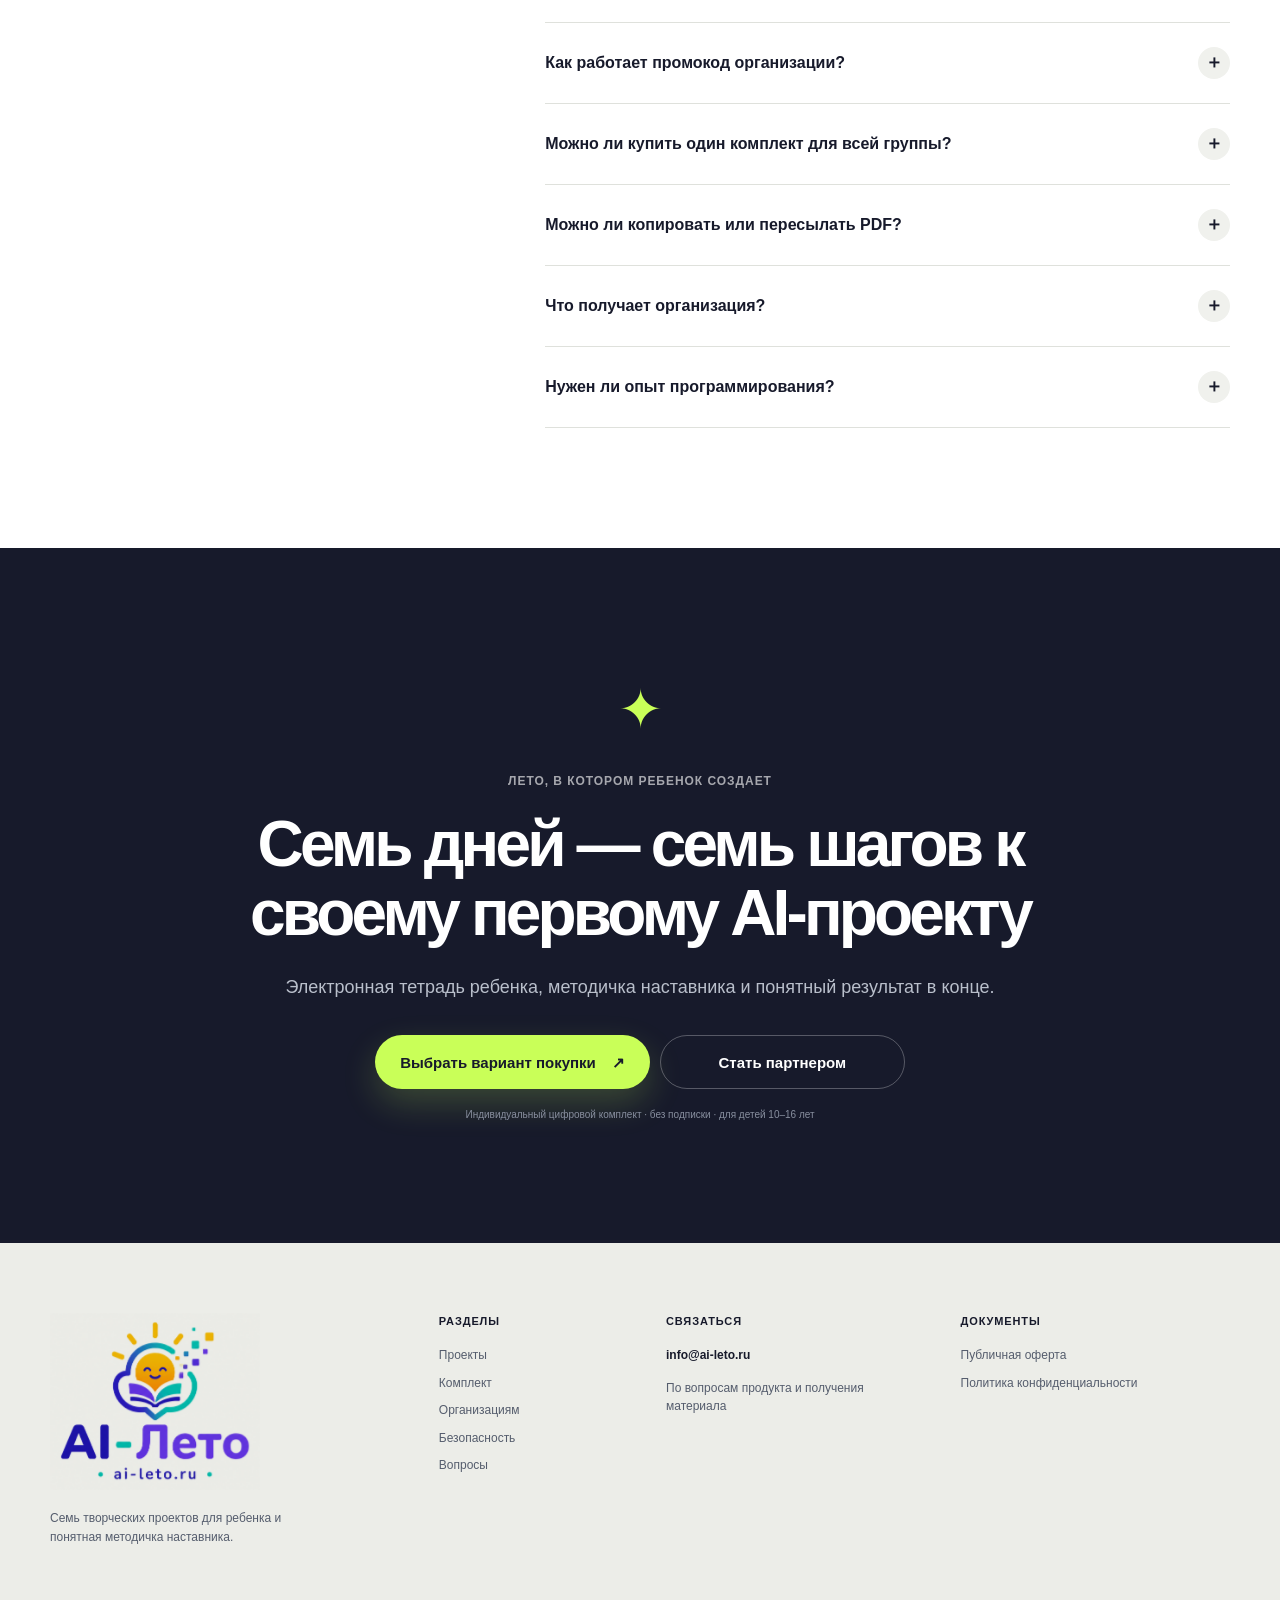
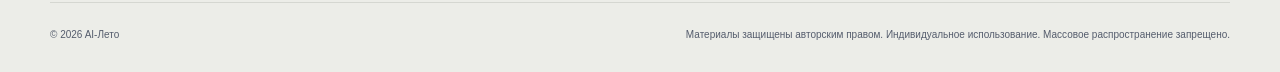
==== commit 42d7ab9a: "Polish pricing button states" ====
--- a/index.html
+++ b/index.html
@@ -313,8 +313,8 @@
               <div class="price-options" aria-label="Варианты покупки">
                 <div class="price-option">
                   <small>Обычная цена</small>
-                  <div class="price-row"><strong data-config-standard-price>999 ₽</strong><span>один платеж</span></div>
-                  <a class="button button-secondary button-wide" href="https://oplata.info/asp2/pay_wm.asp?id_d=5974208&amp;lang=ru-RU" data-payment data-payment-type="standard" data-event="pricing_standard_buy_click" aria-label="Купить комплект за 999 рублей">Купить за 999 ₽ <span aria-hidden="true">↗</span></a>
+                  <div class="price-row price-row-solo"><strong data-config-standard-price>999 ₽</strong></div>
+                  <a class="button button-standard button-wide" href="https://oplata.info/asp2/pay_wm.asp?id_d=5974208&amp;lang=ru-RU" data-payment data-payment-type="standard" data-event="pricing_standard_buy_click" aria-label="Купить комплект за 999 рублей">Купить за 999 ₽ <span aria-hidden="true">↗</span></a>
                 </div>
                 <div class="price-option price-option-accent">
                   <small>По коду площадки</small>
--- a/styles.css
+++ b/styles.css
@@ -91,6 +91,17 @@
 .button-primary { color: #fff; background: var(--blue); box-shadow: 0 12px 28px rgba(36, 107, 253, 0.22); }
 .button-primary:hover { box-shadow: 0 16px 34px rgba(36, 107, 253, 0.3); }
 .button-secondary { border-color: #cfd2d1; background: rgba(255, 255, 255, 0.72); }
+.button-standard {
+  color: #fff;
+  border-color: rgba(255,255,255,.34);
+  background: linear-gradient(135deg, rgba(255,255,255,.22), rgba(255,255,255,.09));
+  box-shadow: inset 0 0 0 1px rgba(255,255,255,.06), 0 12px 28px rgba(0,0,0,.14);
+}
+.button-standard:hover {
+  border-color: rgba(255,255,255,.58);
+  background: linear-gradient(135deg, rgba(255,255,255,.28), rgba(255,255,255,.13));
+  box-shadow: inset 0 0 0 1px rgba(255,255,255,.08), 0 16px 34px rgba(0,0,0,.18);
+}
 .button-lime { color: var(--ink); background: var(--lime); box-shadow: 0 14px 35px rgba(201, 255, 88, 0.2); }
 .button-wide { width: 100%; }
 
@@ -306,6 +317,7 @@
 .price-option { padding: 18px; border: 1px solid rgba(255,255,255,.14); border-radius: 20px; background: rgba(255,255,255,.05); }
 .price-option > small { display: block; color: #aeb4c2; font-size: 10px; font-weight: 850; letter-spacing: .11em; text-transform: uppercase; }
 .price-option .price-row { margin: 13px 0 16px; }
+.price-option .price-row-solo { margin-bottom: 18px; }
 .price-option .price-row strong { font-size: 44px; }
 .price-option-accent { border-color: rgba(185,255,69,.38); background: rgba(185,255,69,.08); }
 .price-option-accent > small { color: var(--lime); }
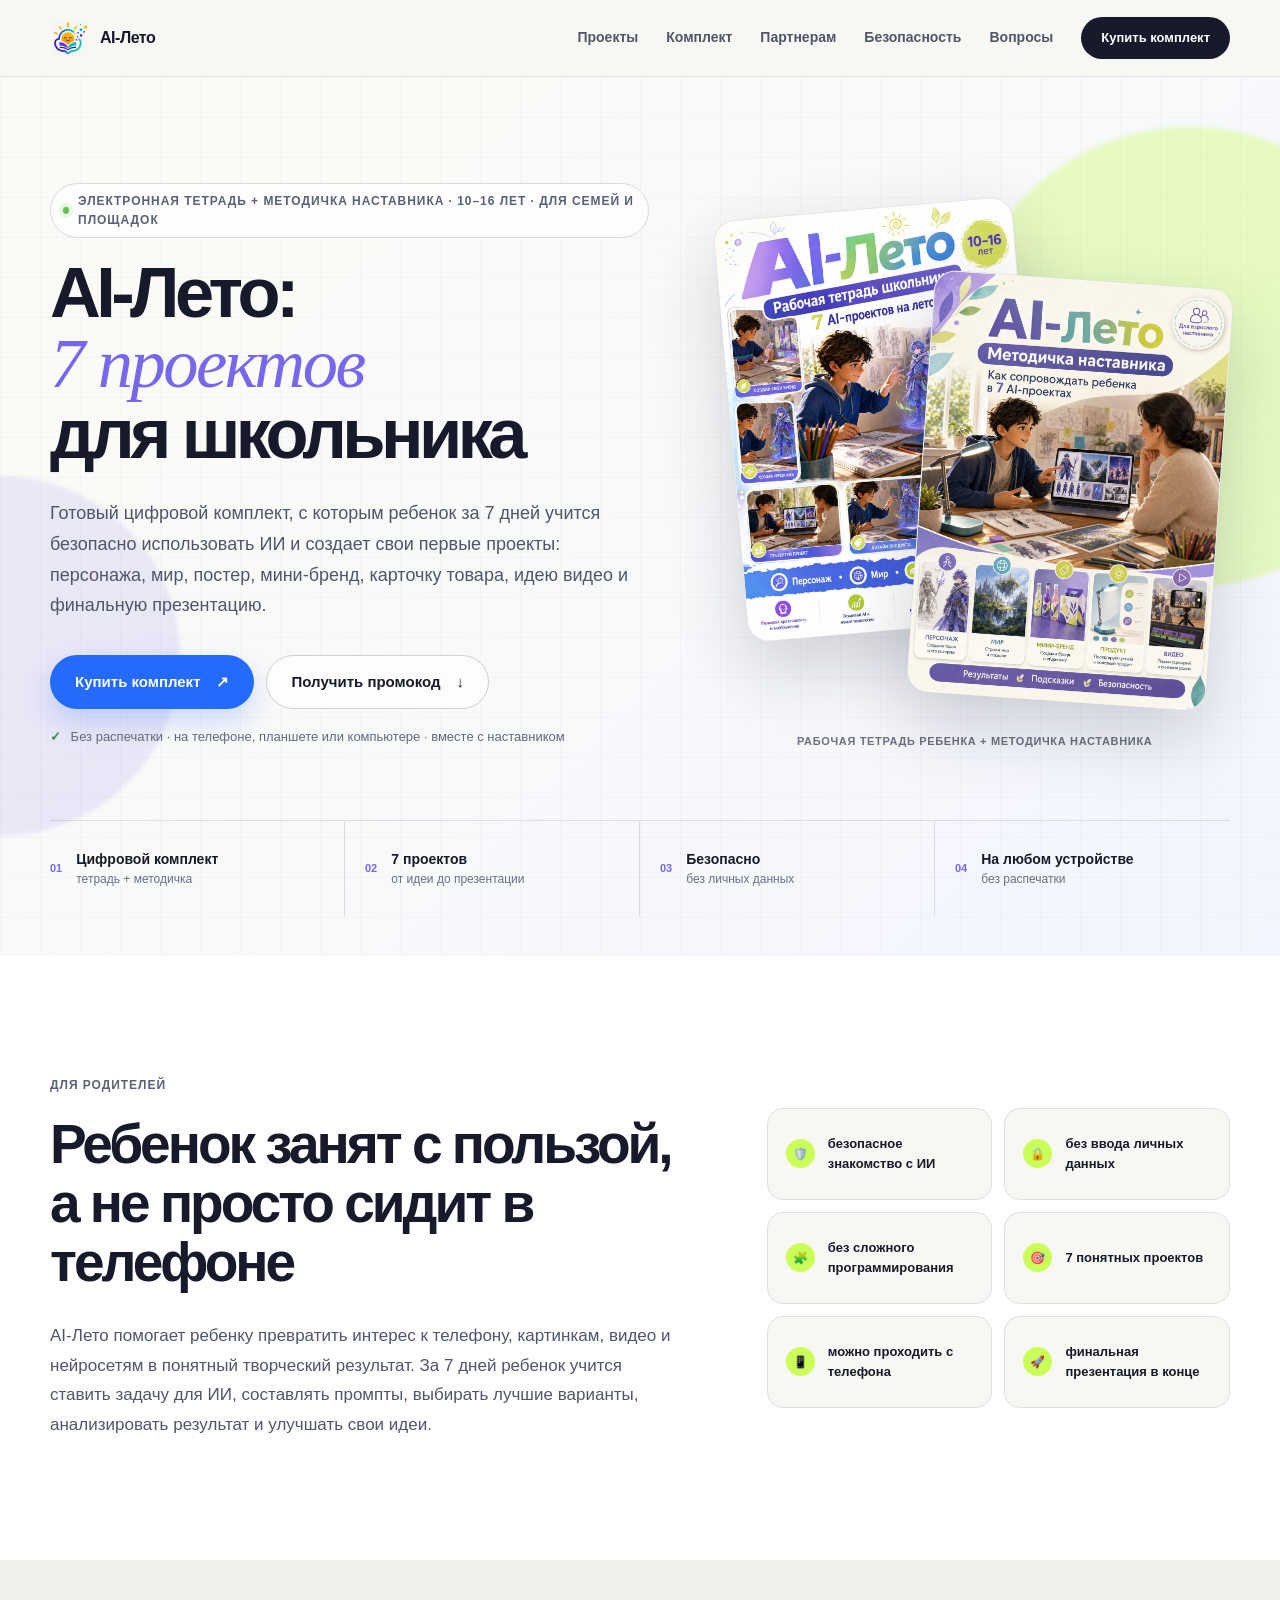
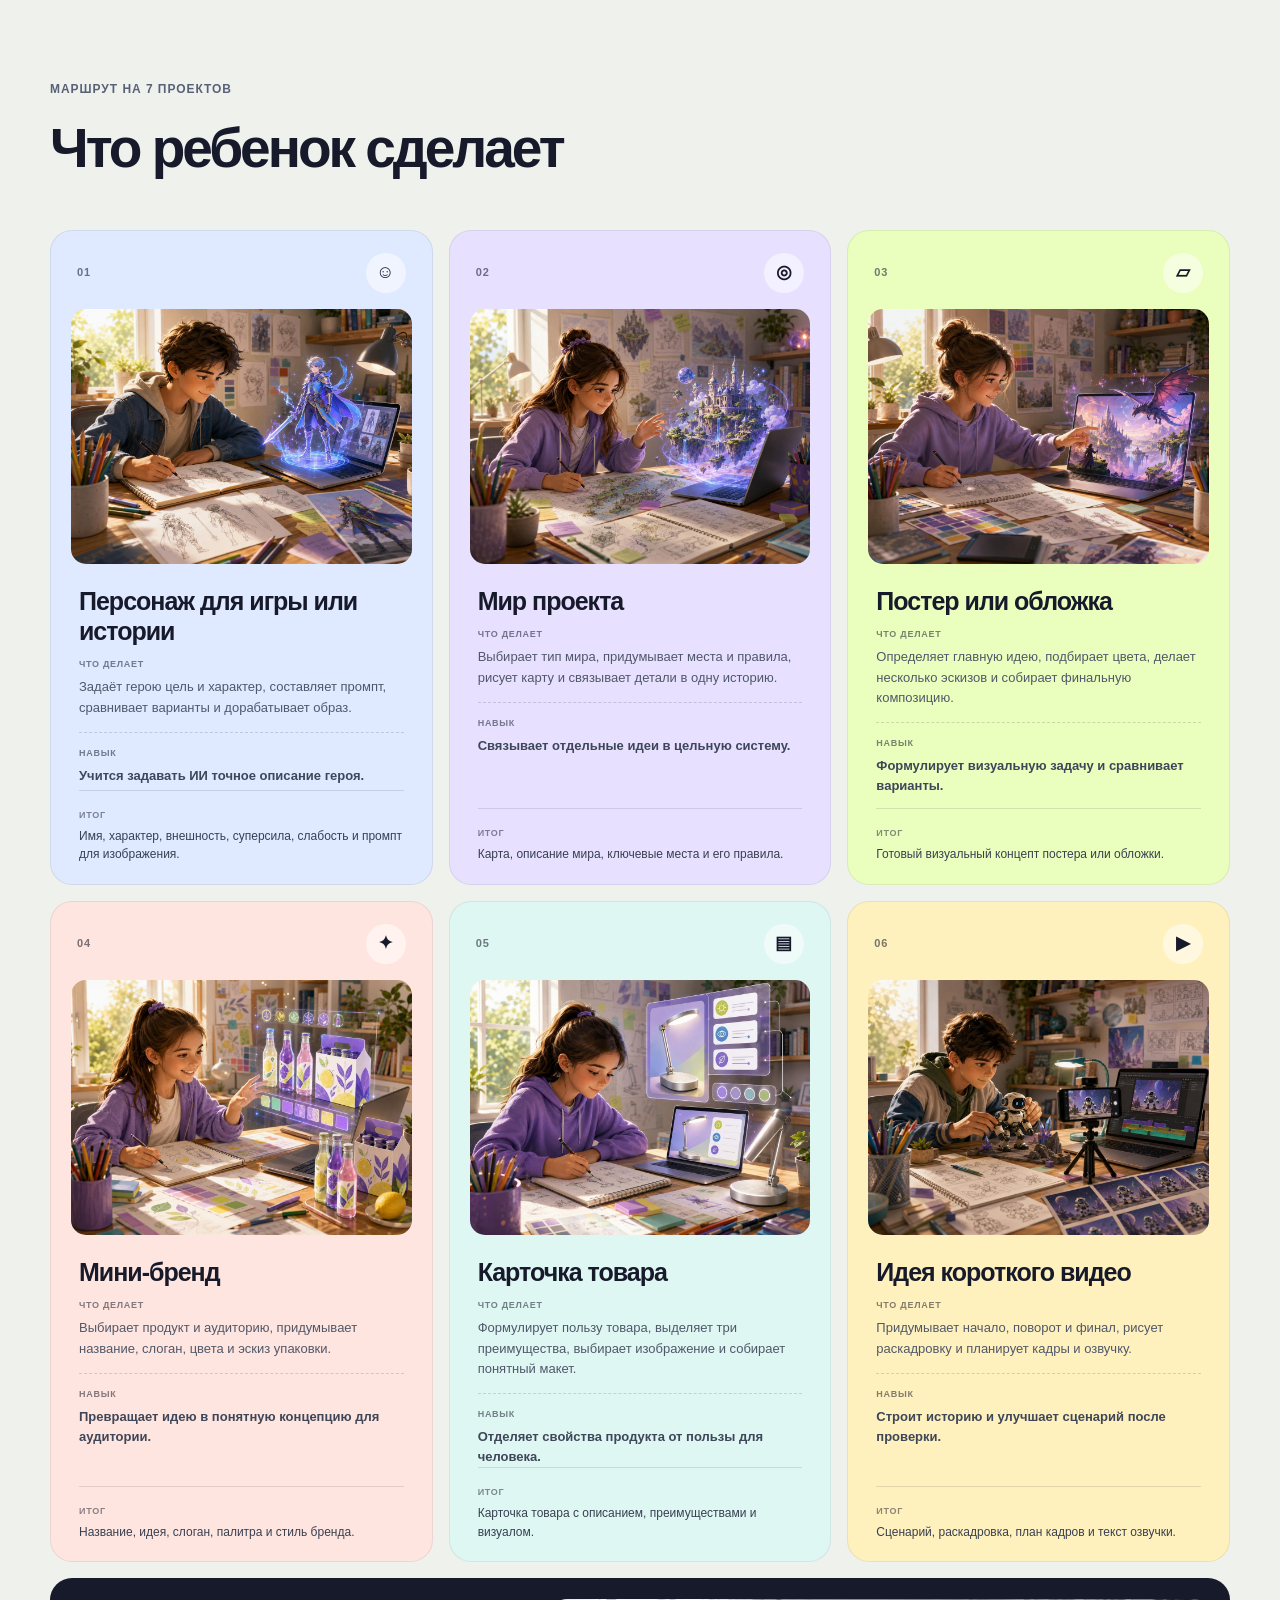
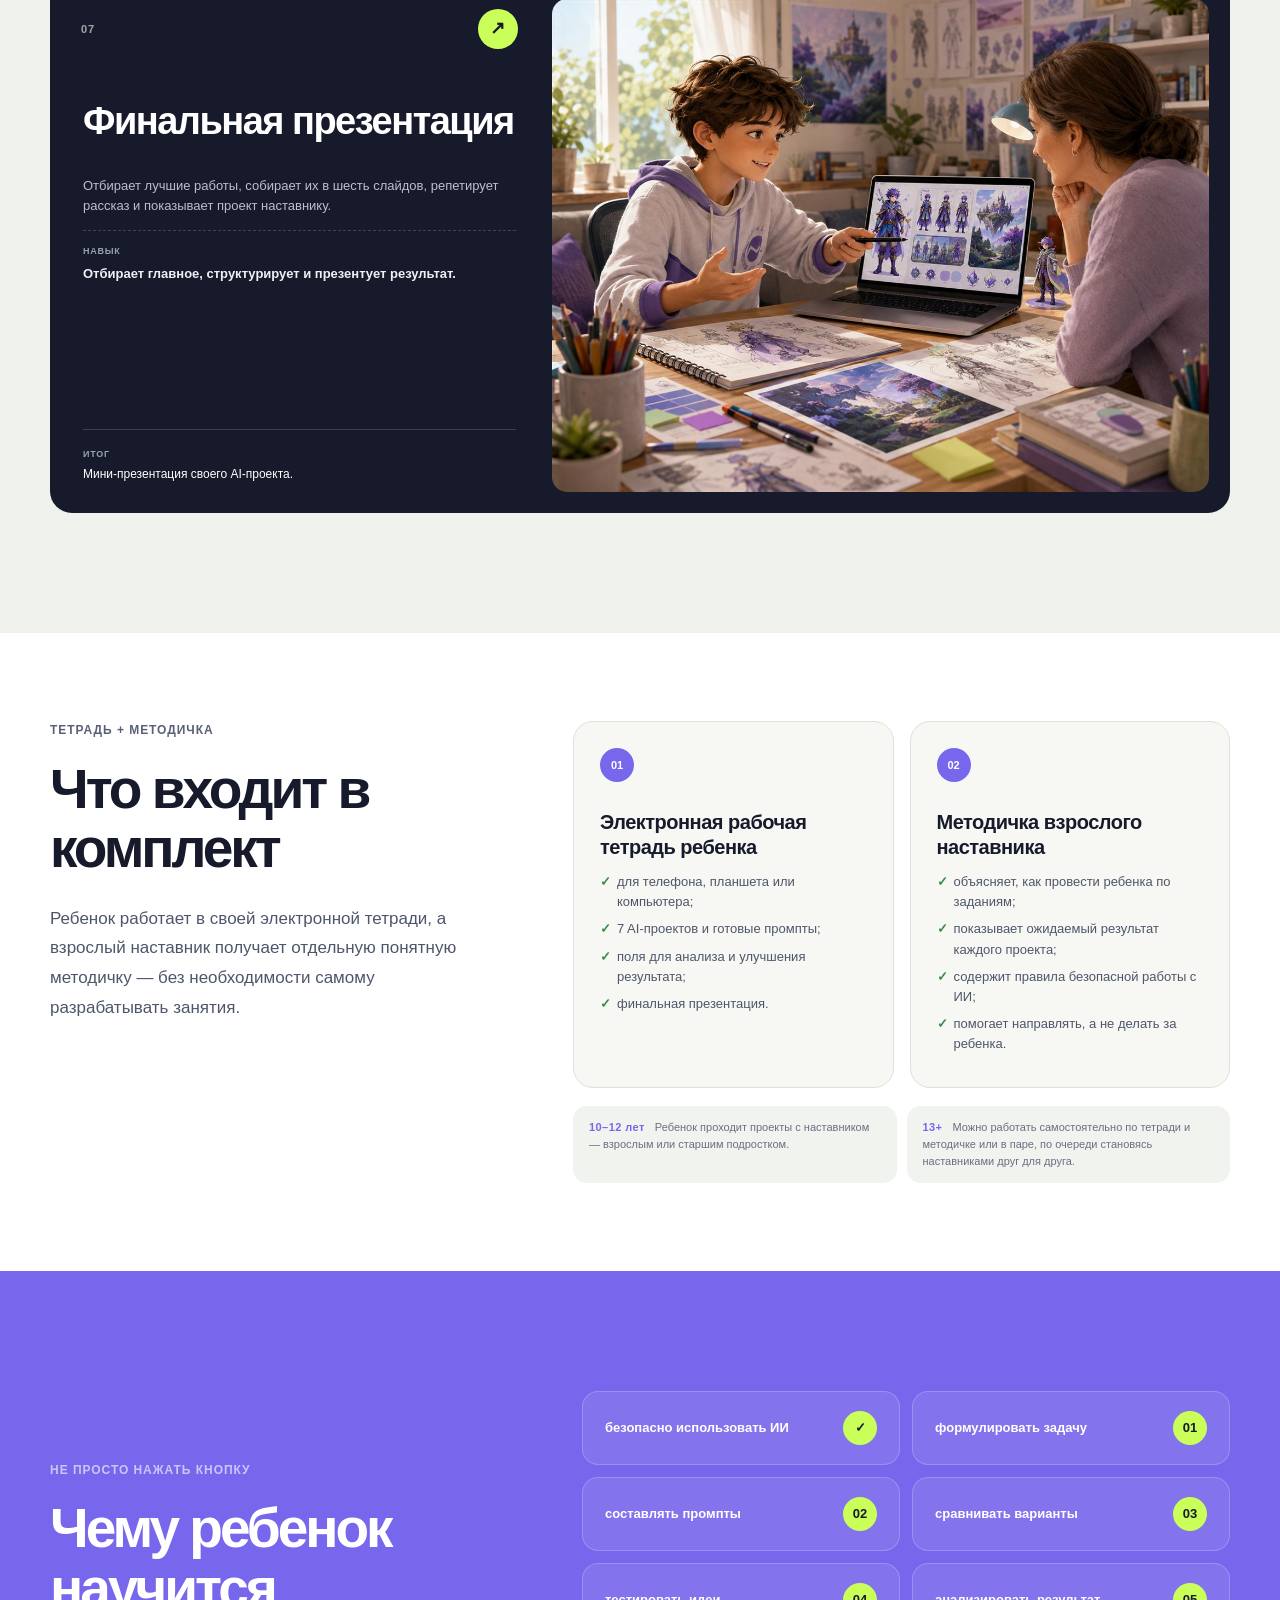
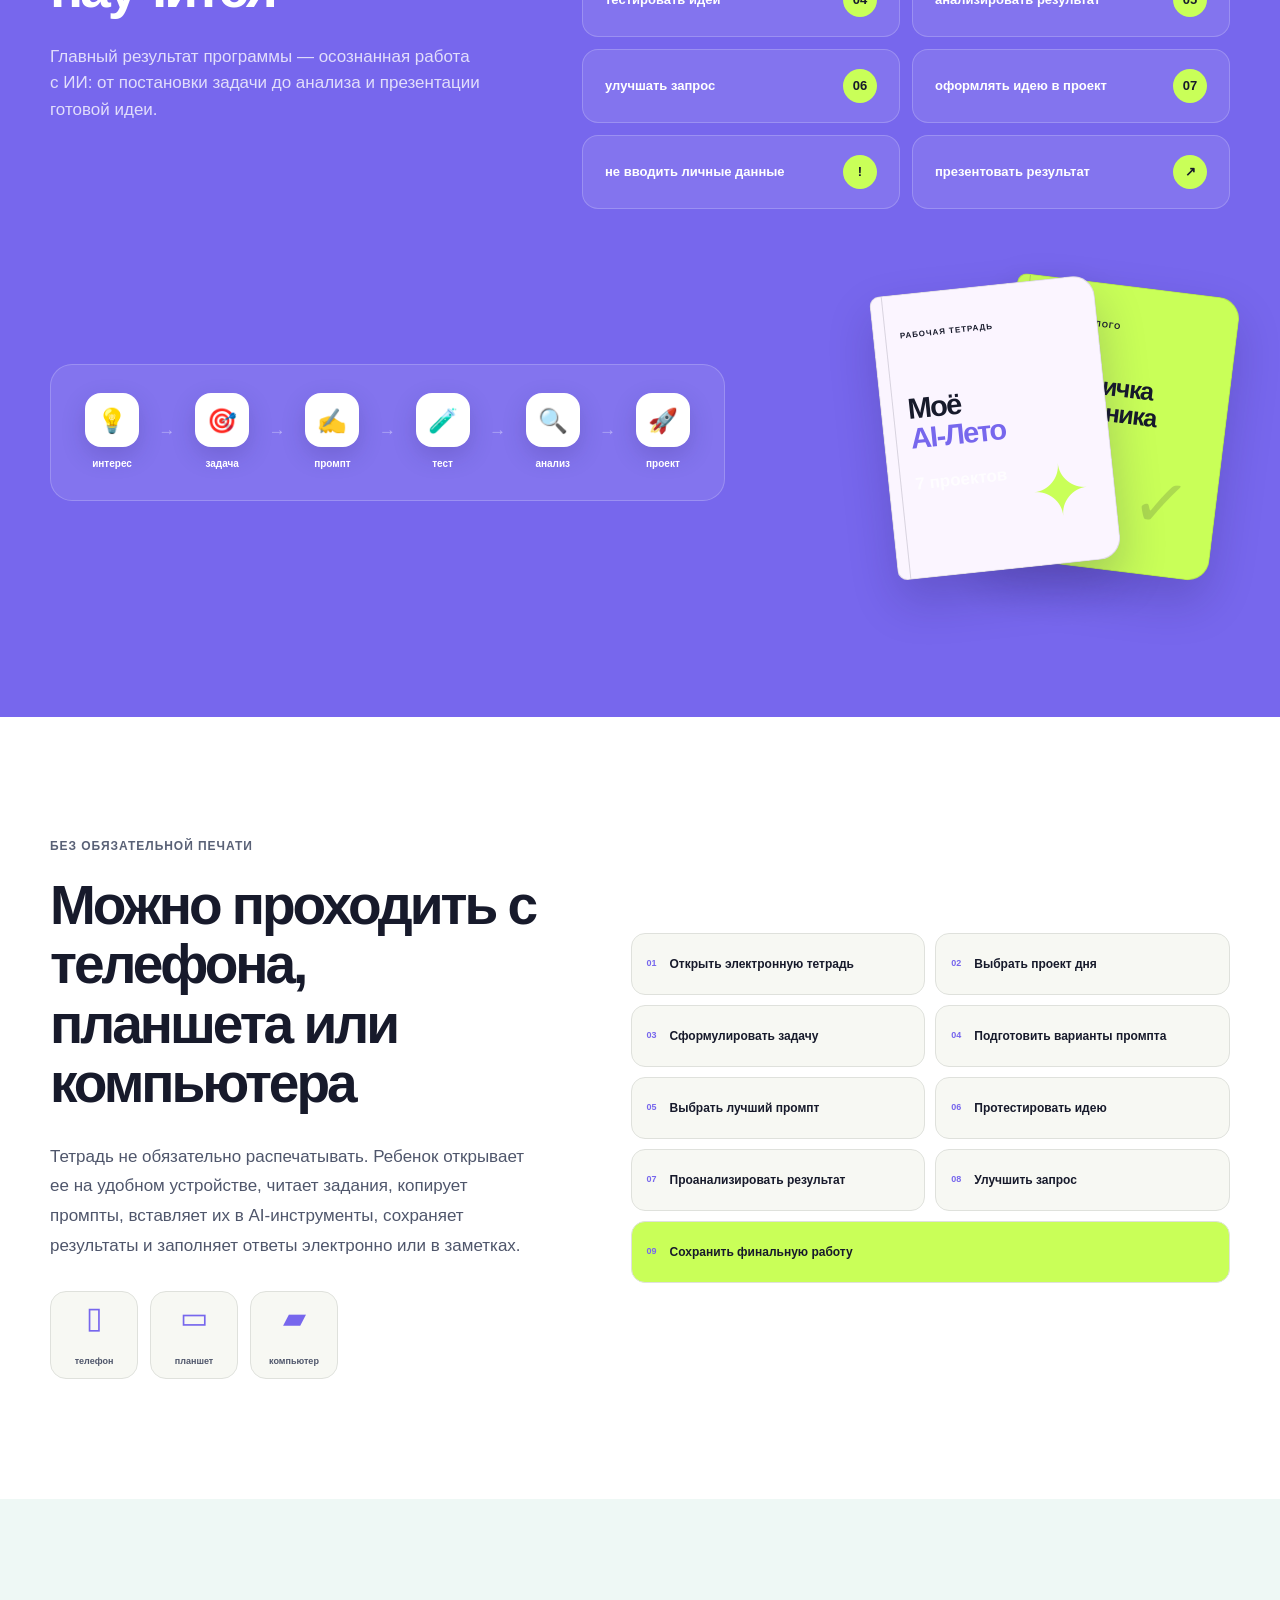
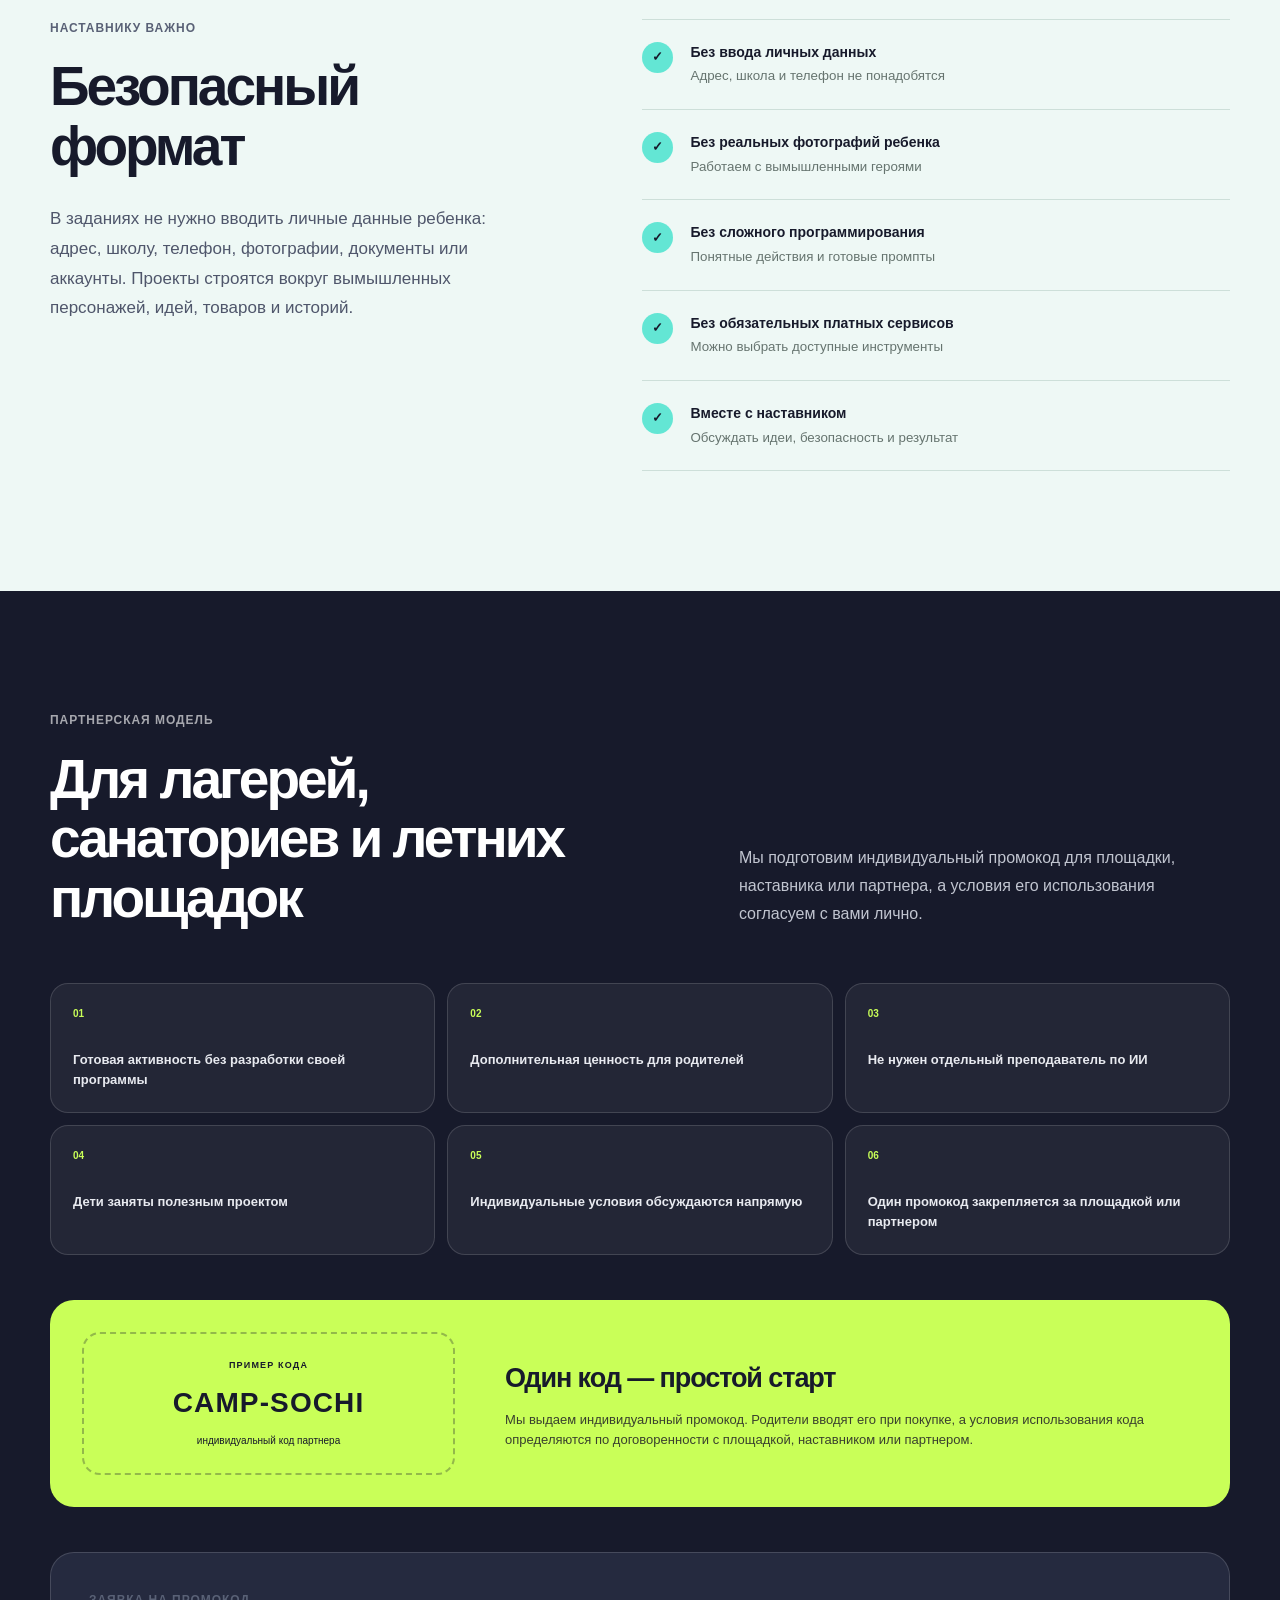
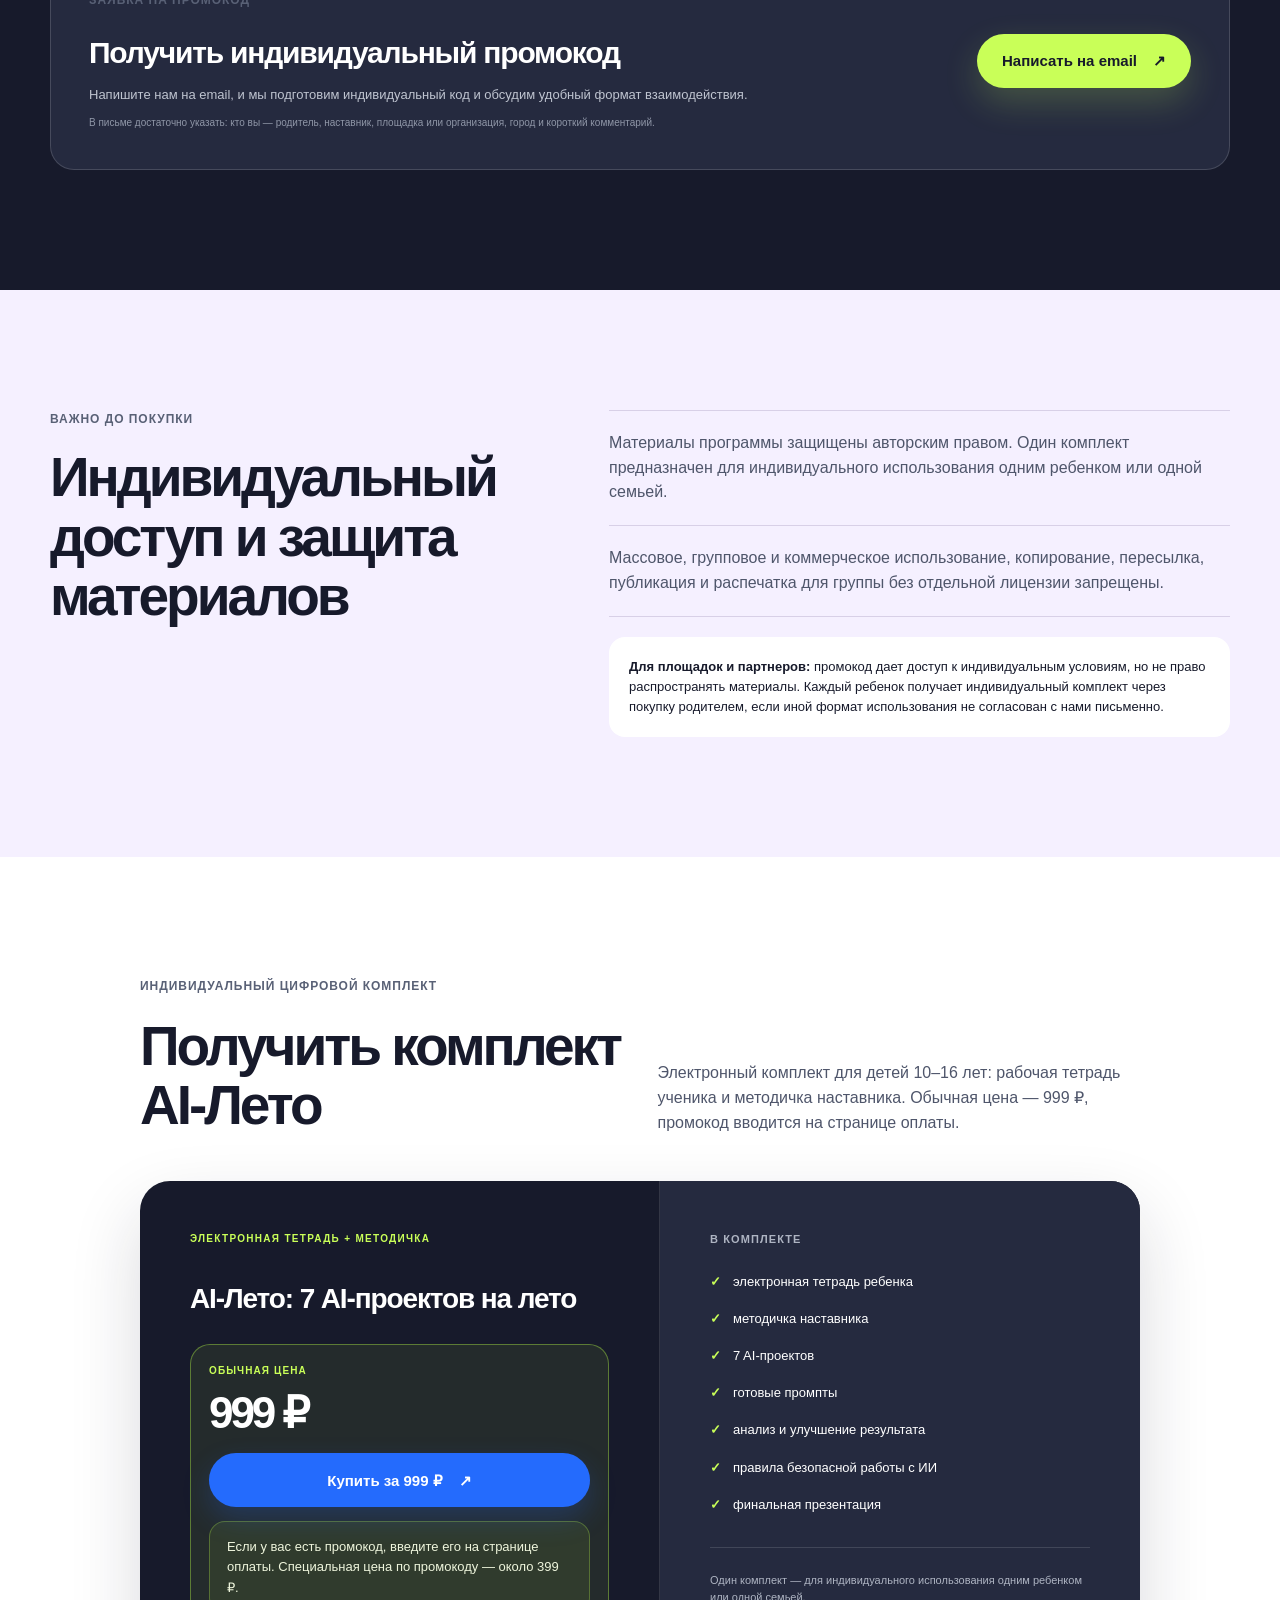
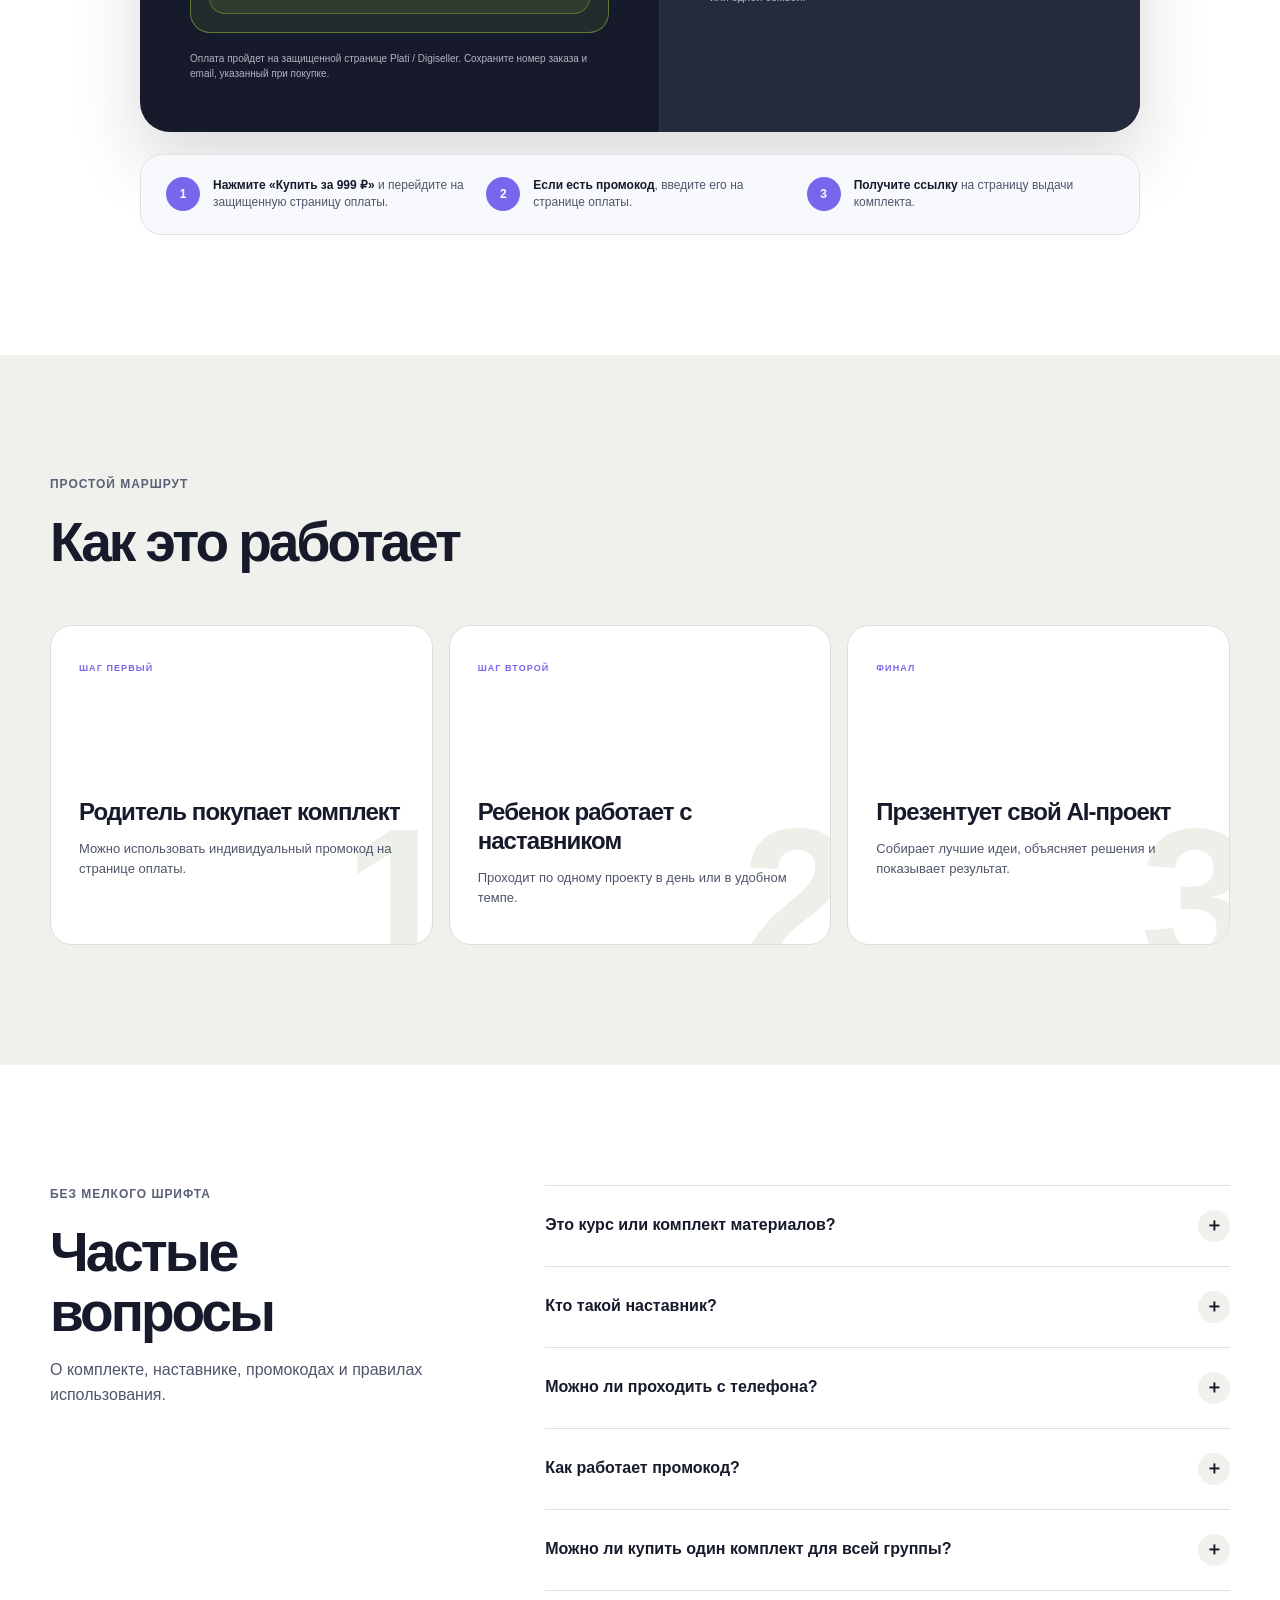
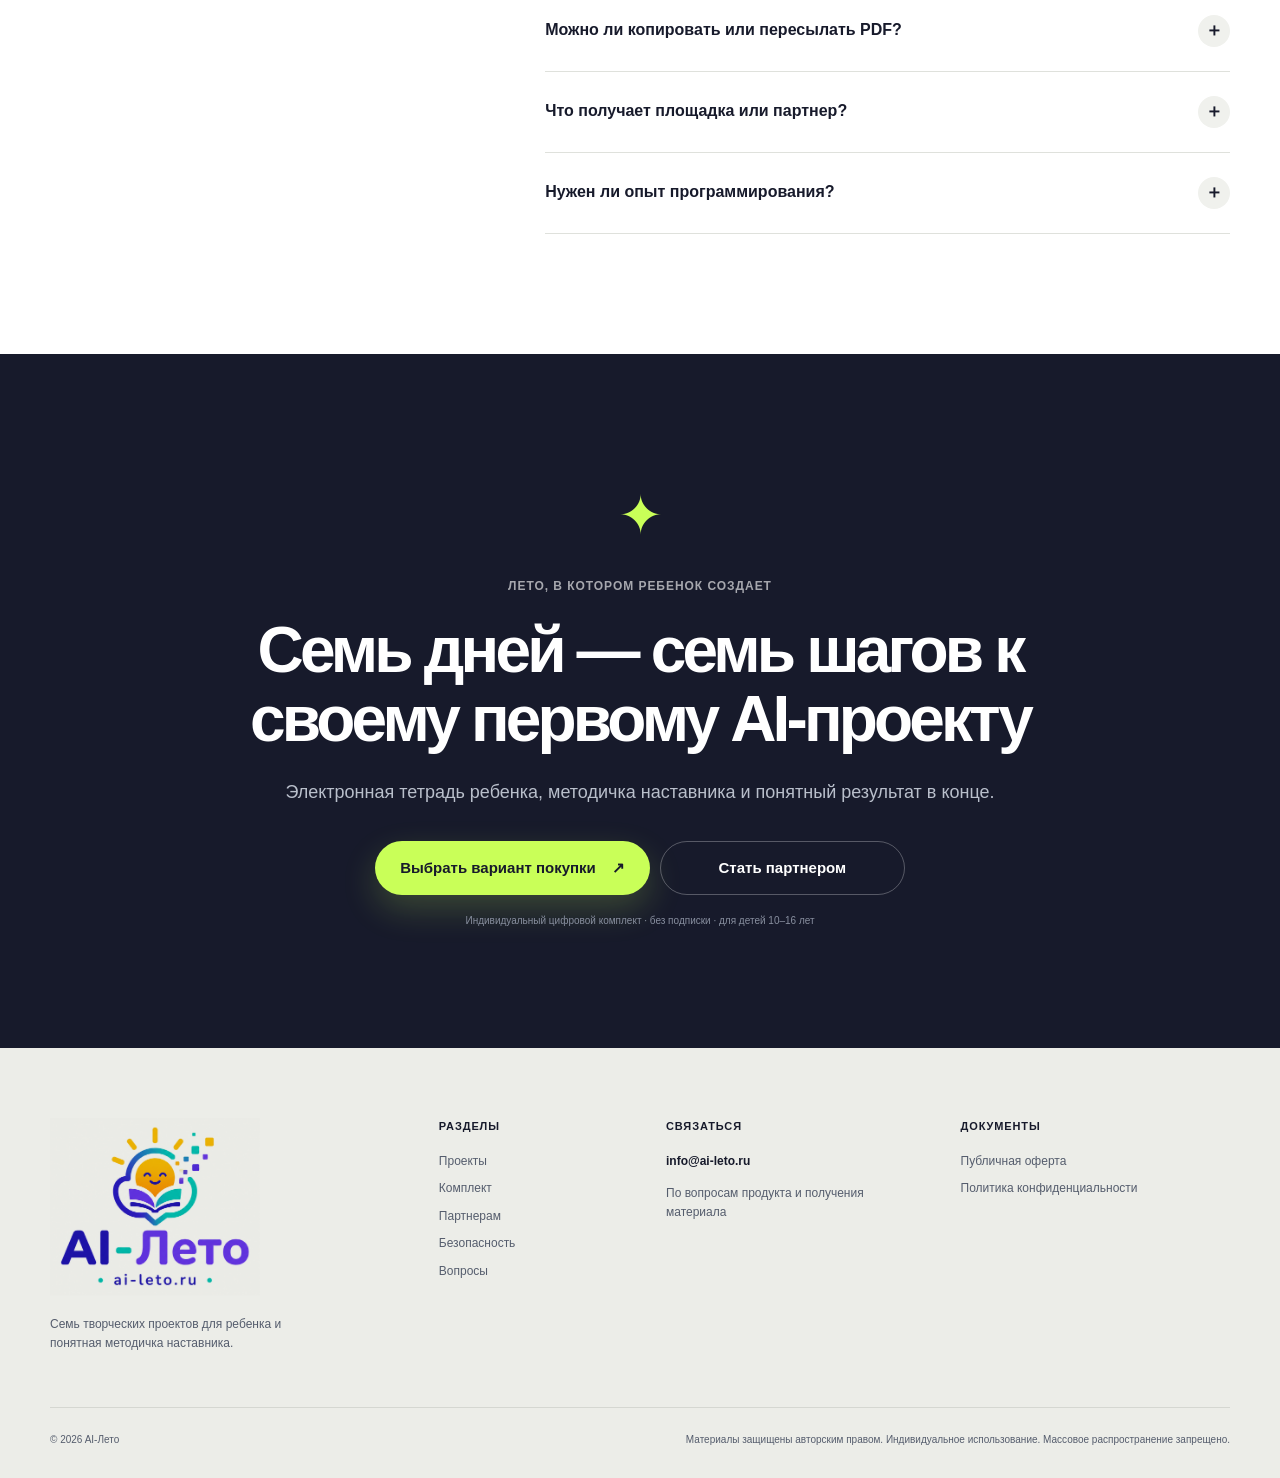
==== commit b25aed34: "Switch pricing to promo code checkout" ====
--- a/index.html
+++ b/index.html
@@ -30,7 +30,7 @@
         <nav class="site-nav" id="site-nav" aria-label="Основная навигация">
           <a href="#projects">Проекты</a>
           <a href="#inside">Комплект</a>
-          <a href="#organization">Организациям</a>
+          <a href="#organization">Партнерам</a>
           <a href="#safety">Безопасность</a>
           <a href="#faq">Вопросы</a>
           <a class="button button-small button-dark" href="#pricing">Купить комплект</a>
@@ -44,7 +44,7 @@
         <div class="hero-orb hero-orb-two" aria-hidden="true"></div>
         <div class="container hero-grid">
           <div class="hero-copy reveal">
-            <p class="eyebrow"><span></span> Электронная тетрадь + методичка наставника · 10–16 лет · Для семей и организаций</p>
+            <p class="eyebrow"><span></span> Электронная тетрадь + методичка наставника · 10–16 лет · Для семей и площадок</p>
             <h1>AI-Лето:<br><em>7 проектов</em><br>для школьника</h1>
             <p class="hero-lead">Готовый цифровой комплект, с которым ребенок за 7 дней учится безопасно использовать ИИ и создает свои первые проекты: персонажа, мир, постер, мини-бренд, карточку товара, идею видео и финальную презентацию.</p>
             <div class="hero-actions">
@@ -52,7 +52,7 @@
                 Купить комплект
                 <span aria-hidden="true">↗</span>
               </a>
-              <a class="button button-secondary" href="#organization-application" data-organization-cta data-event="organization_cta_click">Получить промокод для организации <span aria-hidden="true">↓</span></a>
+              <a class="button button-secondary" href="#organization-application" data-organization-cta data-event="organization_cta_click">Получить промокод <span aria-hidden="true">↓</span></a>
             </div>
             <p class="microcopy"><span aria-hidden="true">✓</span> Без распечатки · на телефоне, планшете или компьютере · вместе с наставником</p>
           </div>
@@ -267,7 +267,7 @@
               <p class="section-kicker light">Партнерская модель</p>
               <h2>Для лагерей, санаториев и летних площадок</h2>
             </div>
-            <p>Мы подготовим один индивидуальный промокод для вашей организации, а условия его использования согласуем с вами лично.</p>
+            <p>Мы подготовим индивидуальный промокод для площадки, наставника или партнера, а условия его использования согласуем с вами лично.</p>
           </div>
           <ul class="organization-benefits reveal">
             <li><span>01</span>Готовая активность без разработки своей программы</li>
@@ -275,14 +275,14 @@
             <li><span>03</span>Не нужен отдельный преподаватель по ИИ</li>
             <li><span>04</span>Дети заняты полезным проектом</li>
             <li><span>05</span>Индивидуальные условия обсуждаются напрямую</li>
-            <li><span>06</span>Один промокод закрепляется за организацией</li>
+            <li><span>06</span>Один промокод закрепляется за площадкой или партнером</li>
           </ul>
           <div class="promo-model reveal">
-            <div class="promo-code-sample"><small>ПРИМЕР КОДА</small><strong>CAMP-SOCHI</strong><span>индивидуальный код организации</span></div>
-            <div><h3>Один код — простой старт</h3><p>Мы выдаем организации один индивидуальный промокод. Родители вводят его при покупке, а условия использования кода определяются по договоренности с организацией.</p></div>
+            <div class="promo-code-sample"><small>ПРИМЕР КОДА</small><strong>CAMP-SOCHI</strong><span>индивидуальный код партнера</span></div>
+            <div><h3>Один код — простой старт</h3><p>Мы выдаем индивидуальный промокод. Родители вводят его при покупке, а условия использования кода определяются по договоренности с площадкой, наставником или партнером.</p></div>
           </div>
           <div class="organization-application reveal" id="organization-application">
-            <div><p class="section-kicker">Заявка для организации</p><h3>Получить индивидуальный промокод</h3><p>Напишите нам на email, и мы подготовим индивидуальный код и обсудим удобный формат взаимодействия для вашей организации.</p><p class="application-fields">В письме достаточно указать: название организации, город, формат площадки, примерное число детей и короткий комментарий.</p></div>
+            <div><p class="section-kicker">Заявка на промокод</p><h3>Получить индивидуальный промокод</h3><p>Напишите нам на email, и мы подготовим индивидуальный код и обсудим удобный формат взаимодействия.</p><p class="application-fields">В письме достаточно указать: кто вы — родитель, наставник, площадка или организация, город и короткий комментарий.</p></div>
             <a class="button button-lime" href="mailto:info@ai-leto.ru" data-organization-cta data-event="organization_cta_click">Написать на email <span aria-hidden="true">↗</span></a>
           </div>
         </div>
@@ -294,7 +294,7 @@
           <div class="rights-copy">
             <p>Материалы программы защищены авторским правом. Один комплект предназначен для индивидуального использования одним ребенком или одной семьей.</p>
             <p>Массовое, групповое и коммерческое использование, копирование, пересылка, публикация и распечатка для группы без отдельной лицензии запрещены.</p>
-            <p class="rights-note"><strong>Для организаций:</strong> промокод дает доступ к индивидуальным условиям, но не право распространять материалы. Каждый ребенок получает индивидуальный комплект через покупку родителем, если иной формат использования не согласован с нами письменно.</p>
+            <p class="rights-note"><strong>Для площадок и партнеров:</strong> промокод дает доступ к индивидуальным условиям, но не право распространять материалы. Каждый ребенок получает индивидуальный комплект через покупку родителем, если иной формат использования не согласован с нами письменно.</p>
           </div>
         </div>
       </section>
@@ -304,23 +304,18 @@
           <div class="pricing-intro">
             <p class="section-kicker">Индивидуальный цифровой комплект</p>
             <h2>Получить комплект AI-Лето</h2>
-            <p>Электронный комплект для детей 10–16 лет: рабочая тетрадь ученика и методичка наставника. Обычная цена — 999 ₽, по коду площадки или партнера — 399 ₽.</p>
+            <p>Электронный комплект для детей 10–16 лет: рабочая тетрадь ученика и методичка наставника. Обычная цена — 999 ₽, промокод вводится на странице оплаты.</p>
           </div>
           <article class="price-card">
             <div class="price-card-main">
               <p class="price-label">ЭЛЕКТРОННАЯ ТЕТРАДЬ + МЕТОДИЧКА</p>
               <h3 data-config-name>AI-Лето: 7 AI-проектов на лето</h3>
-              <div class="price-options" aria-label="Варианты покупки">
-                <div class="price-option">
+              <div class="price-options" aria-label="Покупка комплекта">
+                <div class="price-option price-option-accent">
                   <small>Обычная цена</small>
                   <div class="price-row price-row-solo"><strong data-config-standard-price>999 ₽</strong></div>
-                  <a class="button button-standard button-wide" href="https://oplata.info/asp2/pay_wm.asp?id_d=5974208&amp;lang=ru-RU" data-payment data-payment-type="standard" data-event="pricing_standard_buy_click" aria-label="Купить комплект за 999 рублей">Купить за 999 ₽ <span aria-hidden="true">↗</span></a>
-                </div>
-                <div class="price-option price-option-accent">
-                  <small>По коду площадки</small>
-                  <div class="price-row"><strong data-config-partner-price>399 ₽</strong><span>по промокоду</span></div>
-                  <p class="payment-prompt">Введите код площадки / промокод партнера, который вам передал лагерь, наставник или организатор.</p>
-                  <a class="button button-primary button-wide" href="https://oplata.info/asp2/pay_wm.asp?id_d=5973718&amp;lang=ru-RU" data-payment data-payment-type="partner" data-event="pricing_partner_buy_click" aria-label="Купить комплект за 399 рублей по промокоду">Купить за 399 ₽ по коду <span aria-hidden="true">↗</span></a>
+                  <a class="button button-primary button-wide" href="https://oplata.info/asp2/pay_wm.asp?id_d=5974208&amp;lang=ru-RU" data-payment data-payment-type="standard" data-event="pricing_standard_buy_click" aria-label="Купить комплект за 999 рублей">Купить за 999 ₽ <span aria-hidden="true">↗</span></a>
+                  <p class="payment-prompt">Если у вас есть промокод, введите его на странице оплаты. Специальная цена по промокоду — около 399 ₽.</p>
                 </div>
               </div>
               <p class="payment-note">Оплата пройдет на защищенной странице Plati / Digiseller. Сохраните номер заказа и email, указанный при покупке.</p>
@@ -340,8 +335,8 @@
             </div>
           </article>
           <div class="purchase-assurance" aria-label="Как проходит покупка">
-            <span>1</span><p><strong>Выберите цену:</strong> 999 ₽ без кода или 399 ₽ по коду площадки.</p>
-            <span>2</span><p><strong>Если есть код</strong>, введите его на странице оплаты.</p>
+            <span>1</span><p><strong>Нажмите «Купить за 999 ₽»</strong> и перейдите на защищенную страницу оплаты.</p>
+            <span>2</span><p><strong>Если есть промокод</strong>, введите его на странице оплаты.</p>
             <span>3</span><p><strong>Получите ссылку</strong> на страницу выдачи комплекта.</p>
           </div>
         </div>
@@ -351,7 +346,7 @@
         <div class="container">
           <div class="section-heading reveal"><div><p class="section-kicker">Простой маршрут</p><h2>Как это работает</h2></div></div>
           <ol class="steps-list">
-            <li class="reveal"><span>1</span><div><small>ШАГ ПЕРВЫЙ</small><h3>Родитель покупает комплект</h3><p>Можно использовать индивидуальный промокод организации.</p></div></li>
+            <li class="reveal"><span>1</span><div><small>ШАГ ПЕРВЫЙ</small><h3>Родитель покупает комплект</h3><p>Можно использовать индивидуальный промокод на странице оплаты.</p></div></li>
             <li class="reveal"><span>2</span><div><small>ШАГ ВТОРОЙ</small><h3>Ребенок работает с наставником</h3><p>Проходит по одному проекту в день или в удобном темпе.</p></div></li>
             <li class="reveal"><span>3</span><div><small>ФИНАЛ</small><h3>Презентует свой AI-проект</h3><p>Собирает лучшие идеи, объясняет решения и показывает результат.</p></div></li>
           </ol>
@@ -365,10 +360,10 @@
             <details><summary>Это курс или комплект материалов?<span>＋</span></summary><p>Это цифровой комплект: электронная рабочая тетрадь ребенка и методичка наставника.</p></details>
             <details><summary>Кто такой наставник?<span>＋</span></summary><p>Наставник — взрослый, который помогает ребенку пройти задания, задает вопросы, следит за безопасностью и помогает сохранить результат.</p></details>
             <details><summary>Можно ли проходить с телефона?<span>＋</span></summary><p>Да. Тетрадь открывается на телефоне, планшете или компьютере. Ребенок может копировать промпты, вставлять их в AI-инструменты и сохранять результаты.</p></details>
-            <details><summary>Как работает промокод организации?<span>＋</span></summary><p>Обычная цена комплекта — 999 ₽. Если организация передала вам индивидуальный промокод, введите его на странице оплаты: цена по коду площадки — 399 ₽. Действительность кода подтверждается на странице оплаты.</p></details>
+            <details><summary>Как работает промокод?<span>＋</span></summary><p>Обычная цена комплекта — 999 ₽. Если у вас есть индивидуальный промокод, введите его на странице оплаты: специальная цена по промокоду будет около 399 ₽. Действительность кода подтверждается на странице оплаты.</p></details>
             <details><summary>Можно ли купить один комплект для всей группы?<span>＋</span></summary><p>Нет. Один комплект предназначен для индивидуального использования. Для занятий с группой каждый ребенок должен иметь свой комплект, если иной формат использования не согласован с нами письменно.</p></details>
             <details><summary>Можно ли копировать или пересылать PDF?<span>＋</span></summary><p>Нет. Материалы защищены авторским правом. Копирование, пересылка, публикация и массовое использование запрещены.</p></details>
-            <details><summary>Что получает организация?<span>＋</span></summary><p>Организация получает индивидуальный промокод для родителей и согласованный напрямую формат взаимодействия. Подробности обсуждаются после заявки.</p></details>
+            <details><summary>Что получает площадка или партнер?<span>＋</span></summary><p>Площадка, наставник или партнер получает индивидуальный промокод и согласованный напрямую формат взаимодействия. Подробности обсуждаются после заявки.</p></details>
             <details><summary>Нужен ли опыт программирования?<span>＋</span></summary><p>Нет. Задания рассчитаны на старт с нуля и не требуют кода.</p></details>
           </div>
         </div>
@@ -389,7 +384,7 @@
     <footer class="site-footer">
       <div class="container footer-grid">
         <div class="footer-identity"><a class="footer-emblem-link" href="#top" aria-label="AI-Лето — на главную"><img class="footer-emblem" src="assets/ai-leto-emblem.png" width="970" height="820" loading="lazy" alt="AI-Лето — ai-leto.ru"></a><p>Семь творческих проектов для ребенка и понятная методичка наставника.</p></div>
-        <div><strong>Разделы</strong><a href="#projects">Проекты</a><a href="#inside">Комплект</a><a href="#organization">Организациям</a><a href="#safety">Безопасность</a><a href="#faq">Вопросы</a></div>
+        <div><strong>Разделы</strong><a href="#projects">Проекты</a><a href="#inside">Комплект</a><a href="#organization">Партнерам</a><a href="#safety">Безопасность</a><a href="#faq">Вопросы</a></div>
         <div><strong>Связаться</strong><a data-contact-email href="#">Email будет указан перед запуском</a><p>По вопросам продукта и получения материала</p></div>
         <div><strong>Документы</strong><a href="offer.html">Публичная оферта</a><a href="privacy.html">Политика конфиденциальности</a></div>
       </div>
--- a/styles.css
+++ b/styles.css
@@ -322,7 +322,7 @@
 .price-option-accent { border-color: rgba(185,255,69,.38); background: rgba(185,255,69,.08); }
 .price-option-accent > small { color: var(--lime); }
 .payment-prompt { margin: -8px 0 24px; padding: 15px 17px; border: 1px solid rgba(185,255,69,.28); border-radius: 16px; color: #eef5dc; background: rgba(185,255,69,.08); font-size: 13px; line-height: 1.55; }
-.price-option .payment-prompt { margin: 0 0 14px; }
+.price-option .payment-prompt { margin: 14px 0 0; }
 .payment-note { margin: 18px 0 0; color: #aeb4c2; font-size: 10px; line-height: 1.55; }
 .price-card-list { padding: 50px; background: #252a3f; }
 .price-card-list > p:first-child { margin: 0 0 24px; color: #aeb4c2; font-size: 11px; font-weight: 800; letter-spacing: .1em; text-transform: uppercase; }
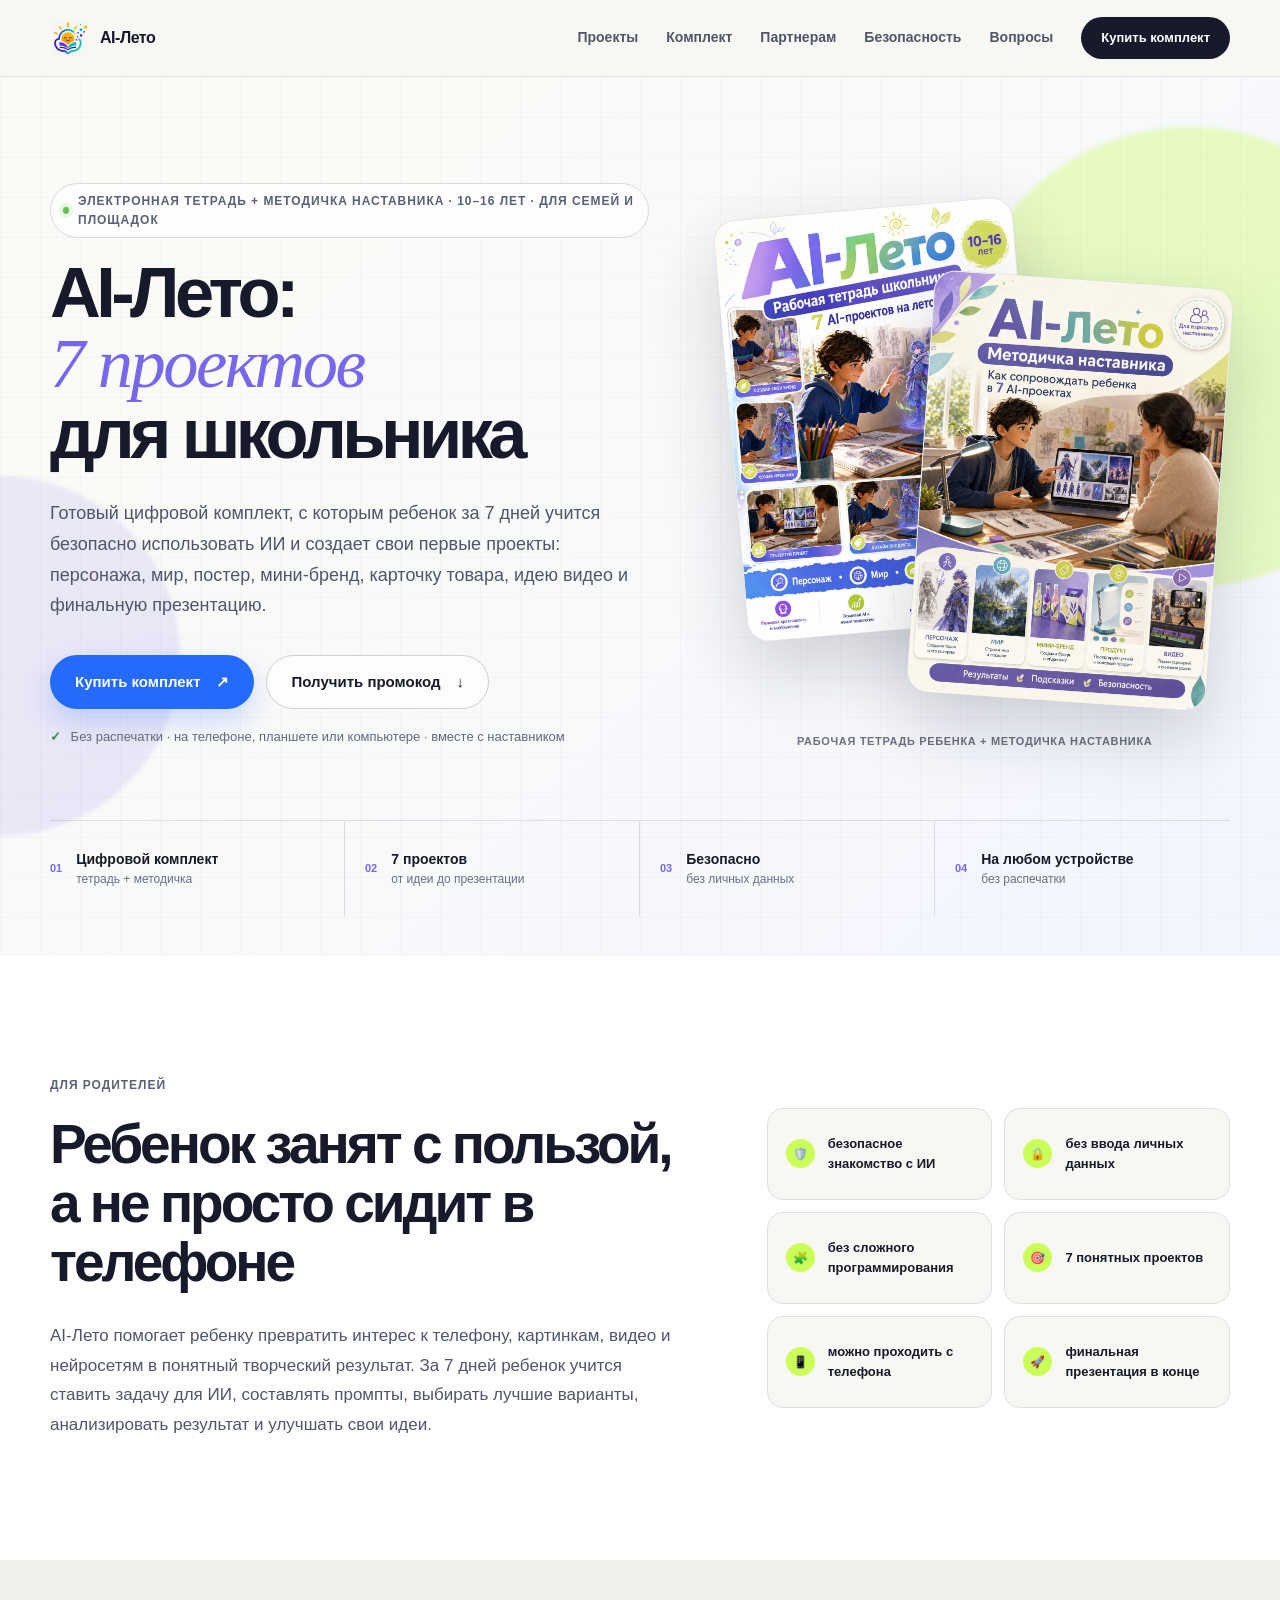
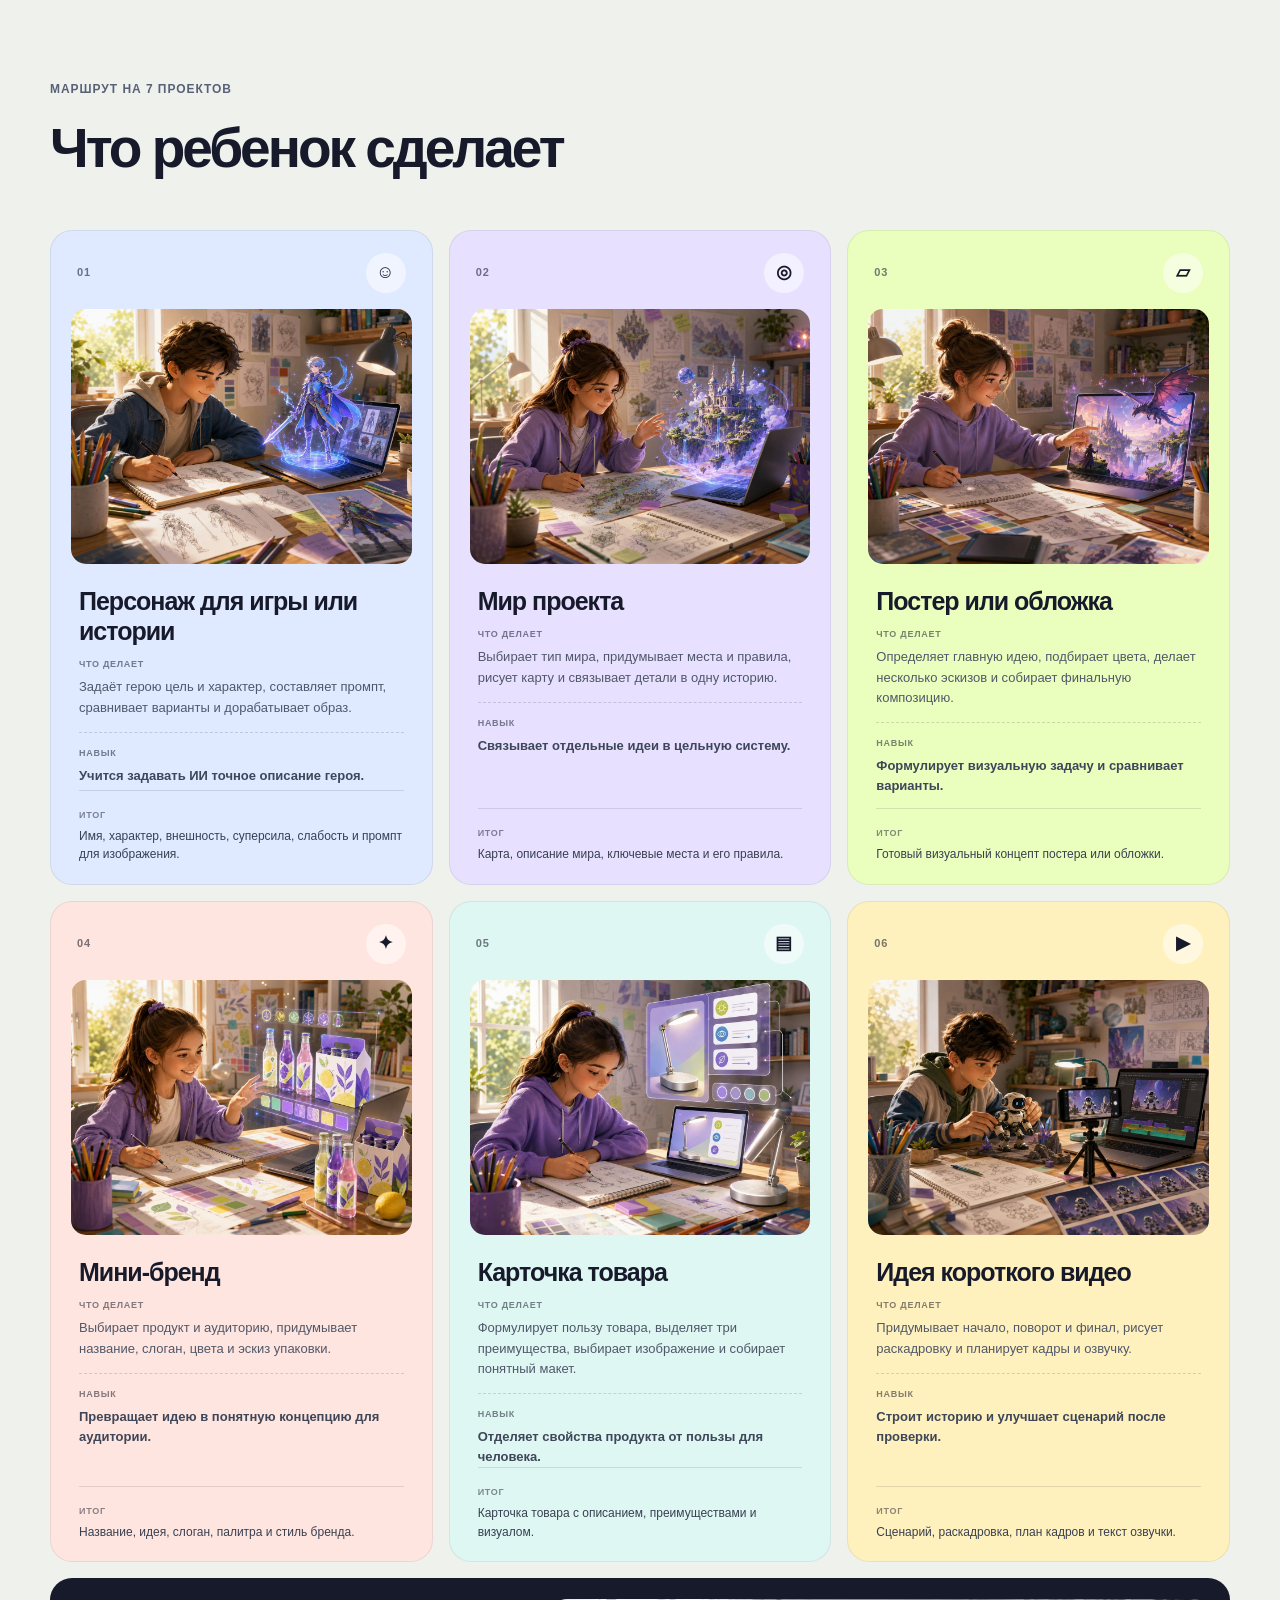
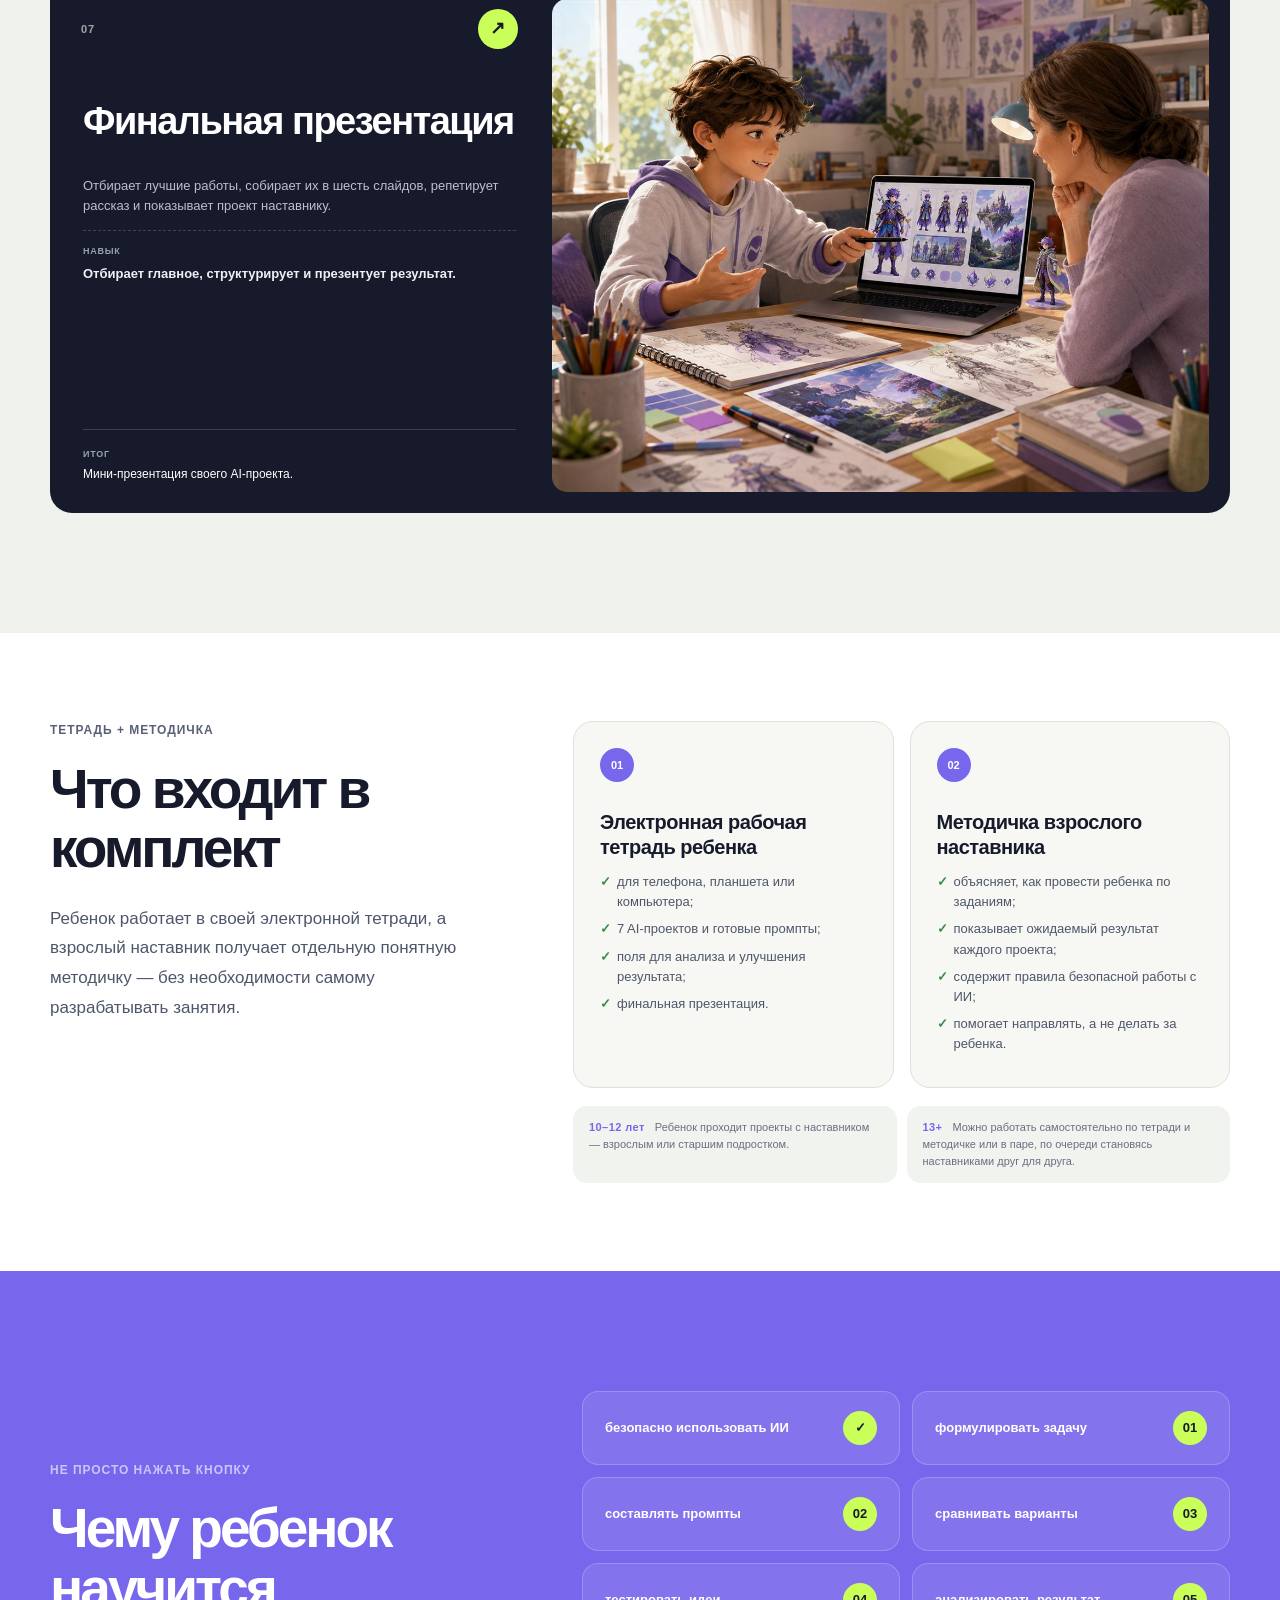
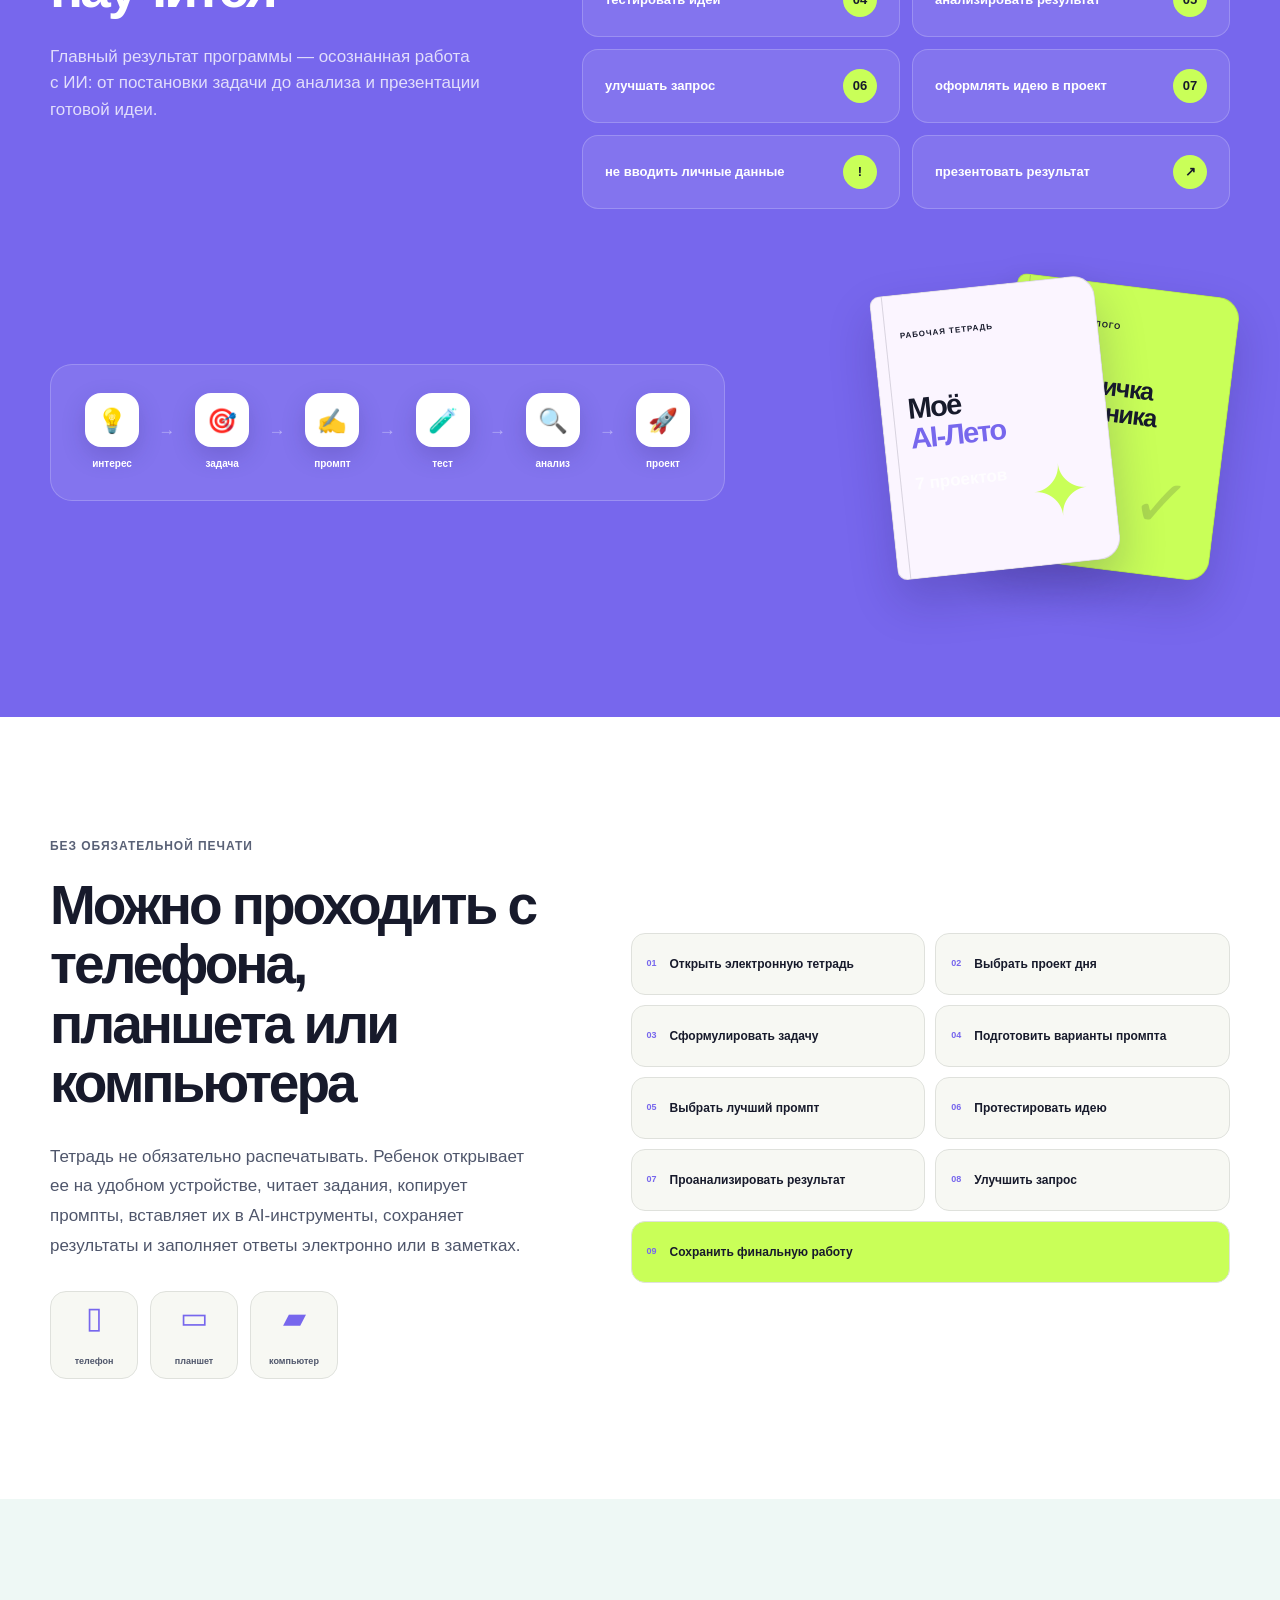
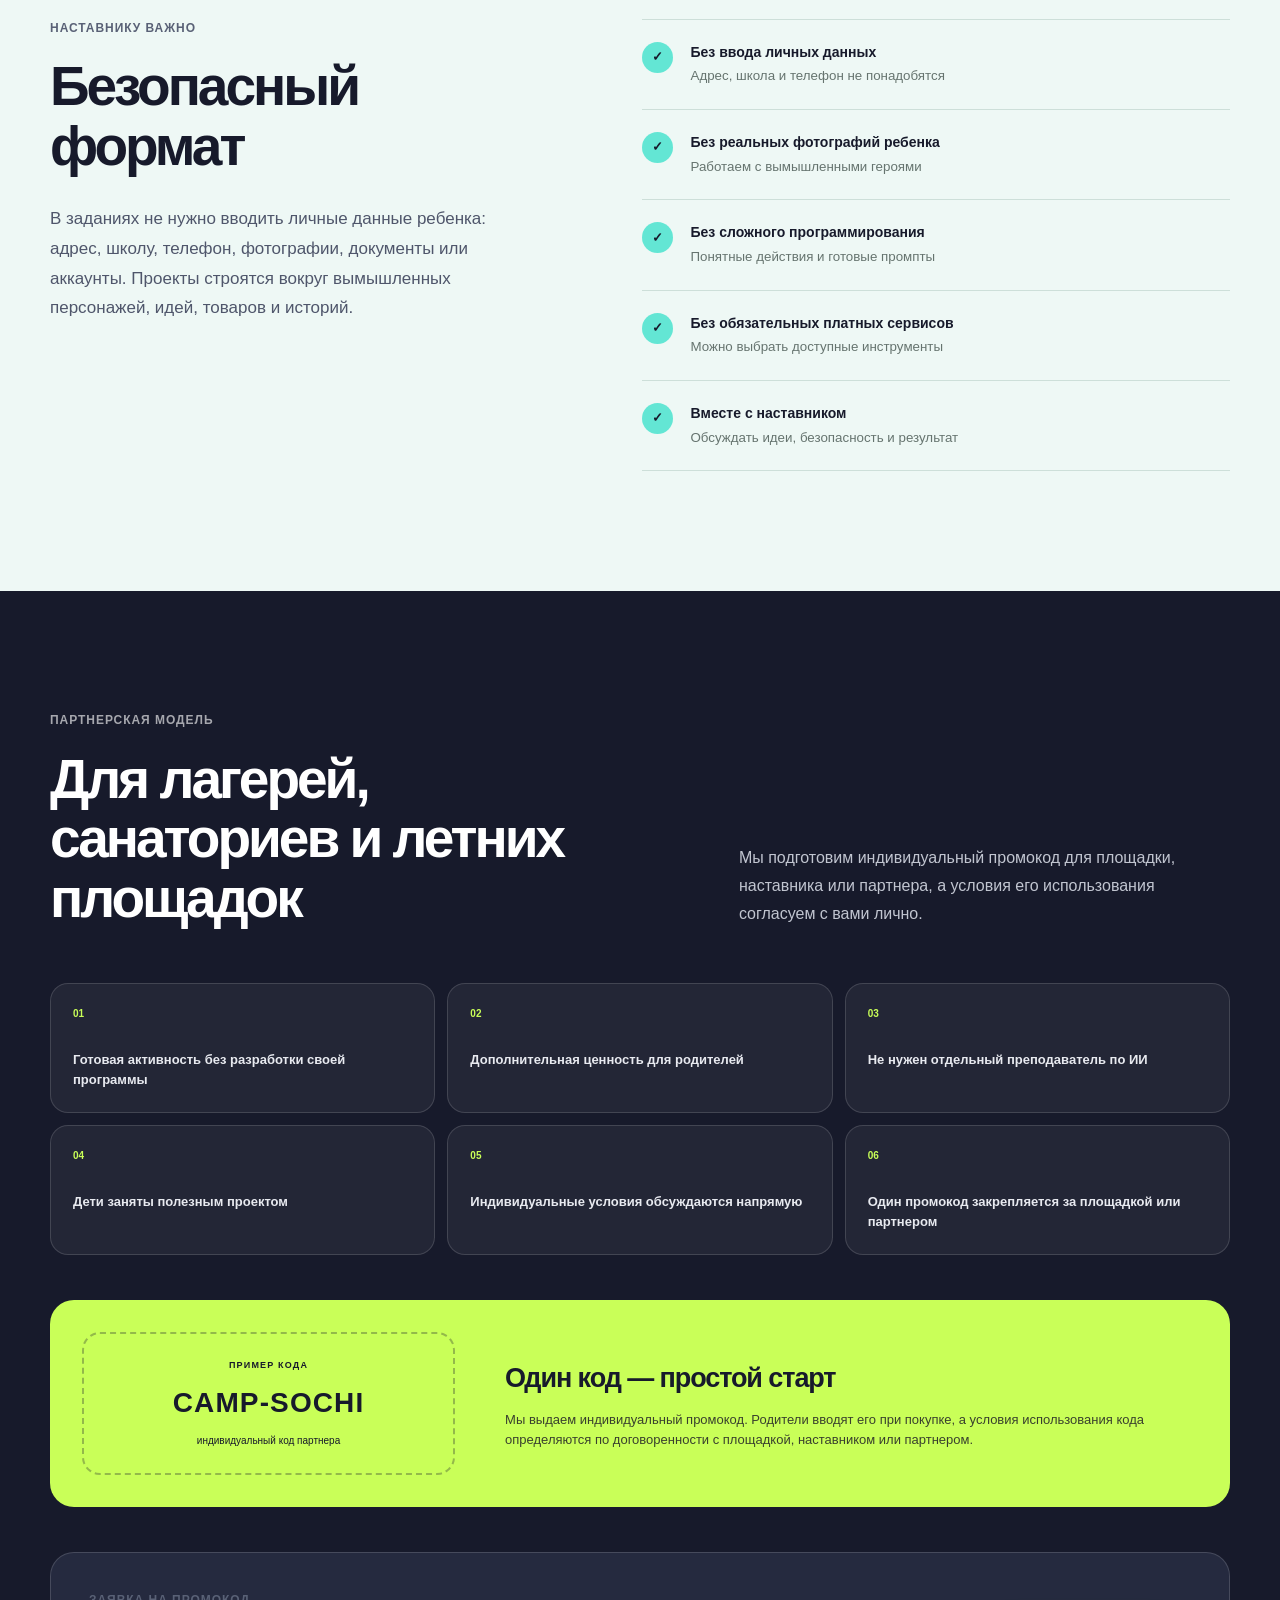
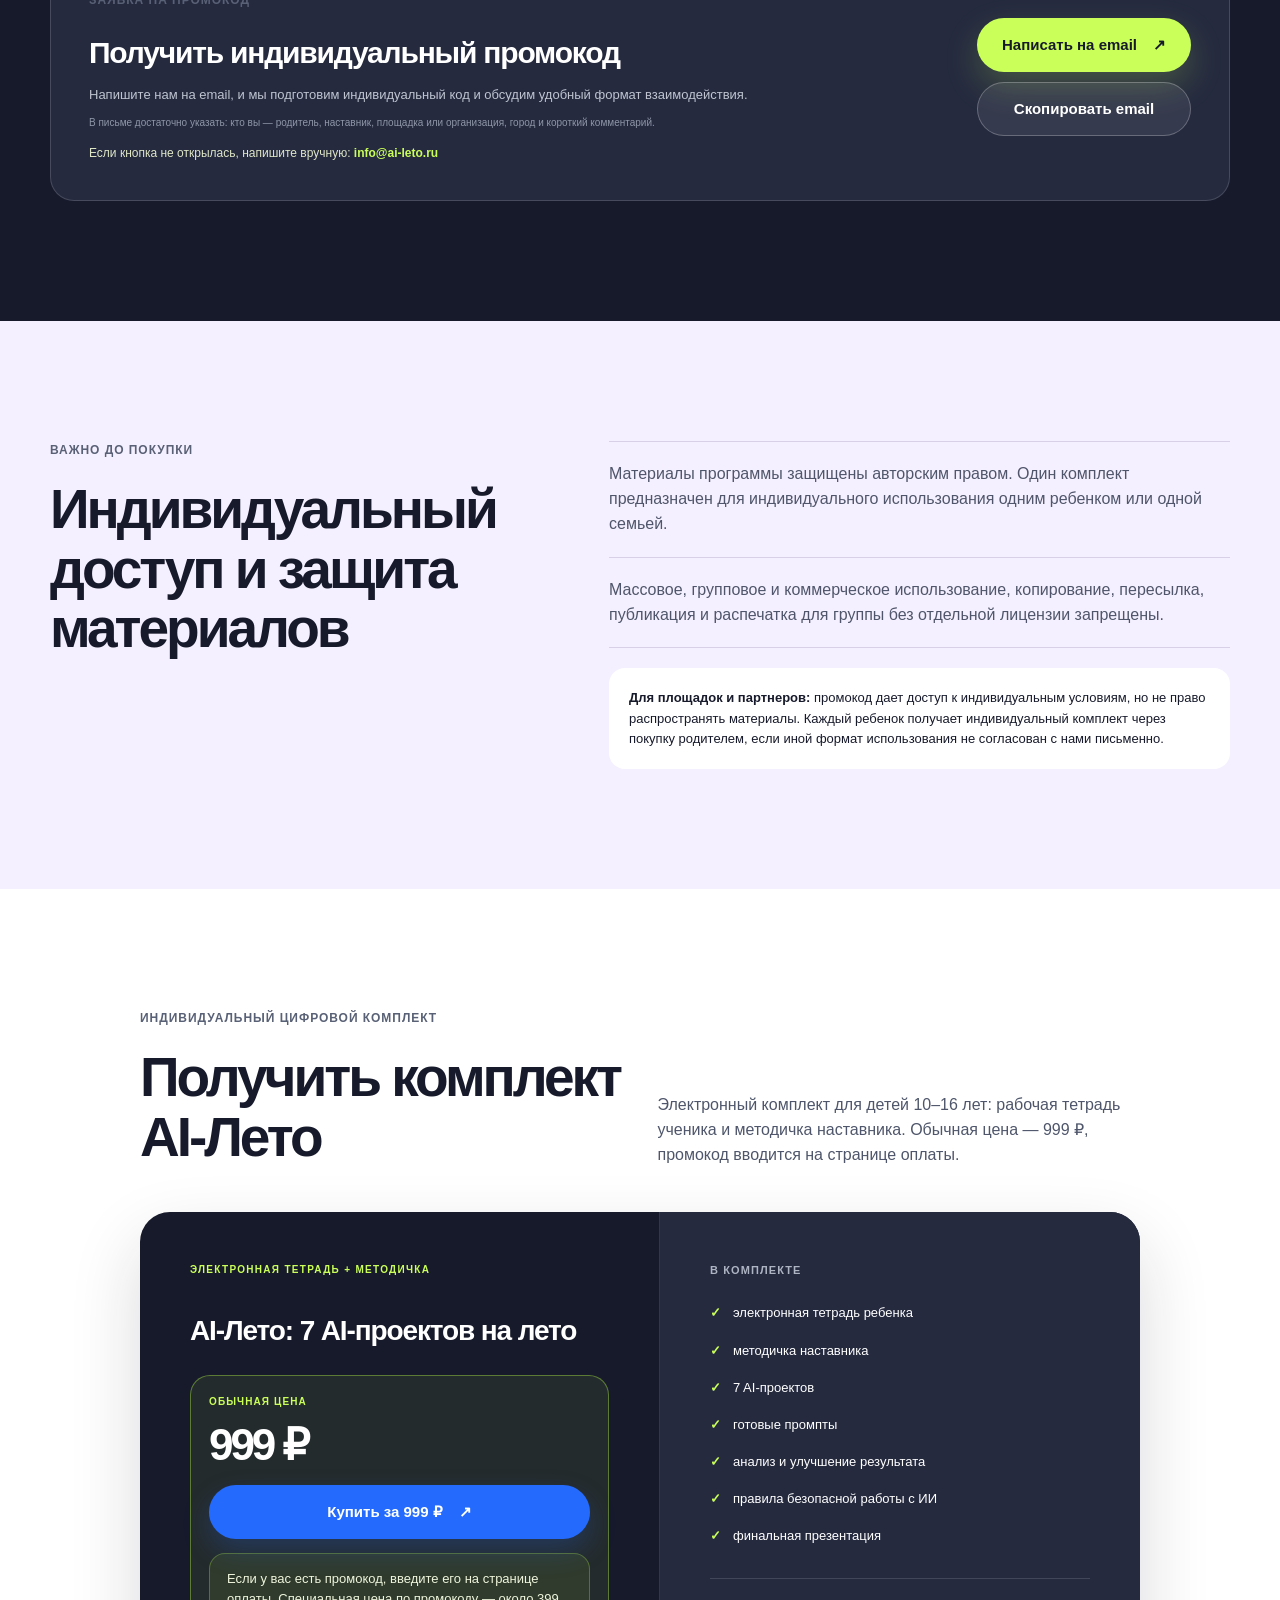
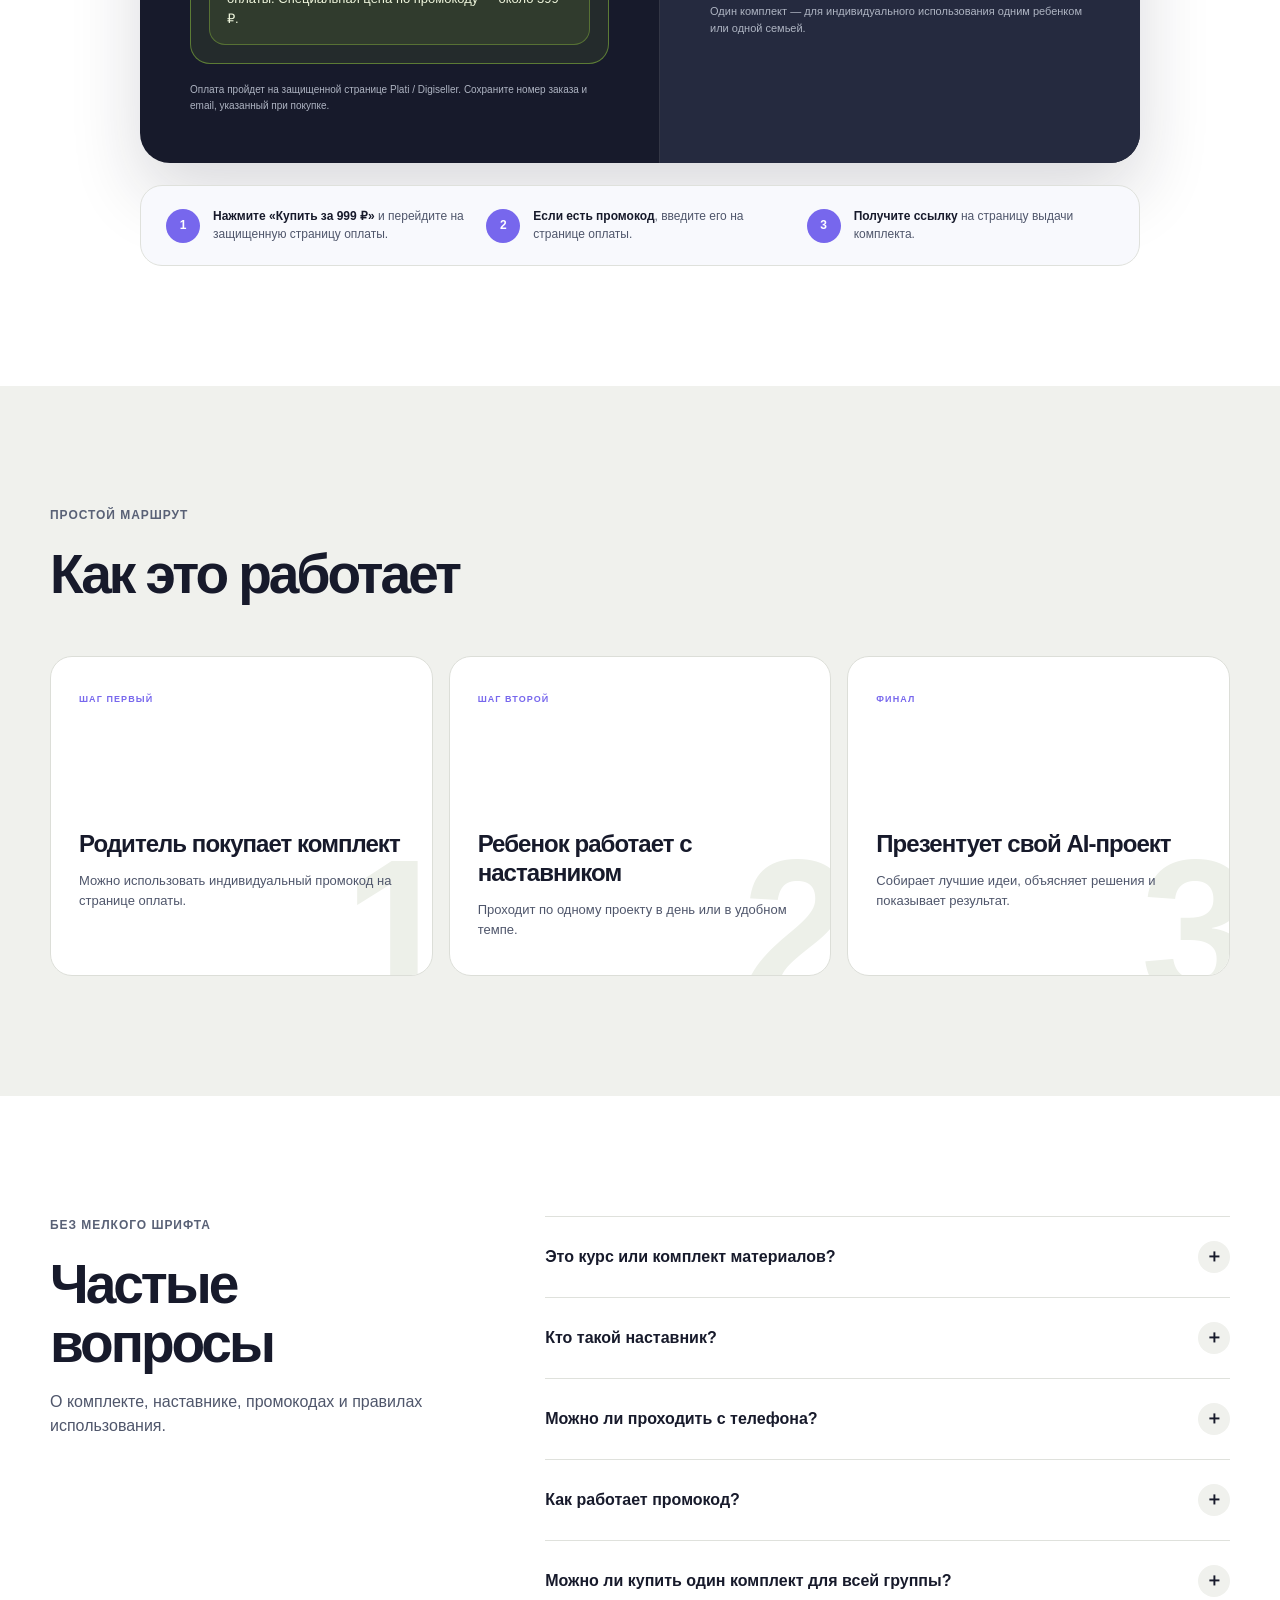
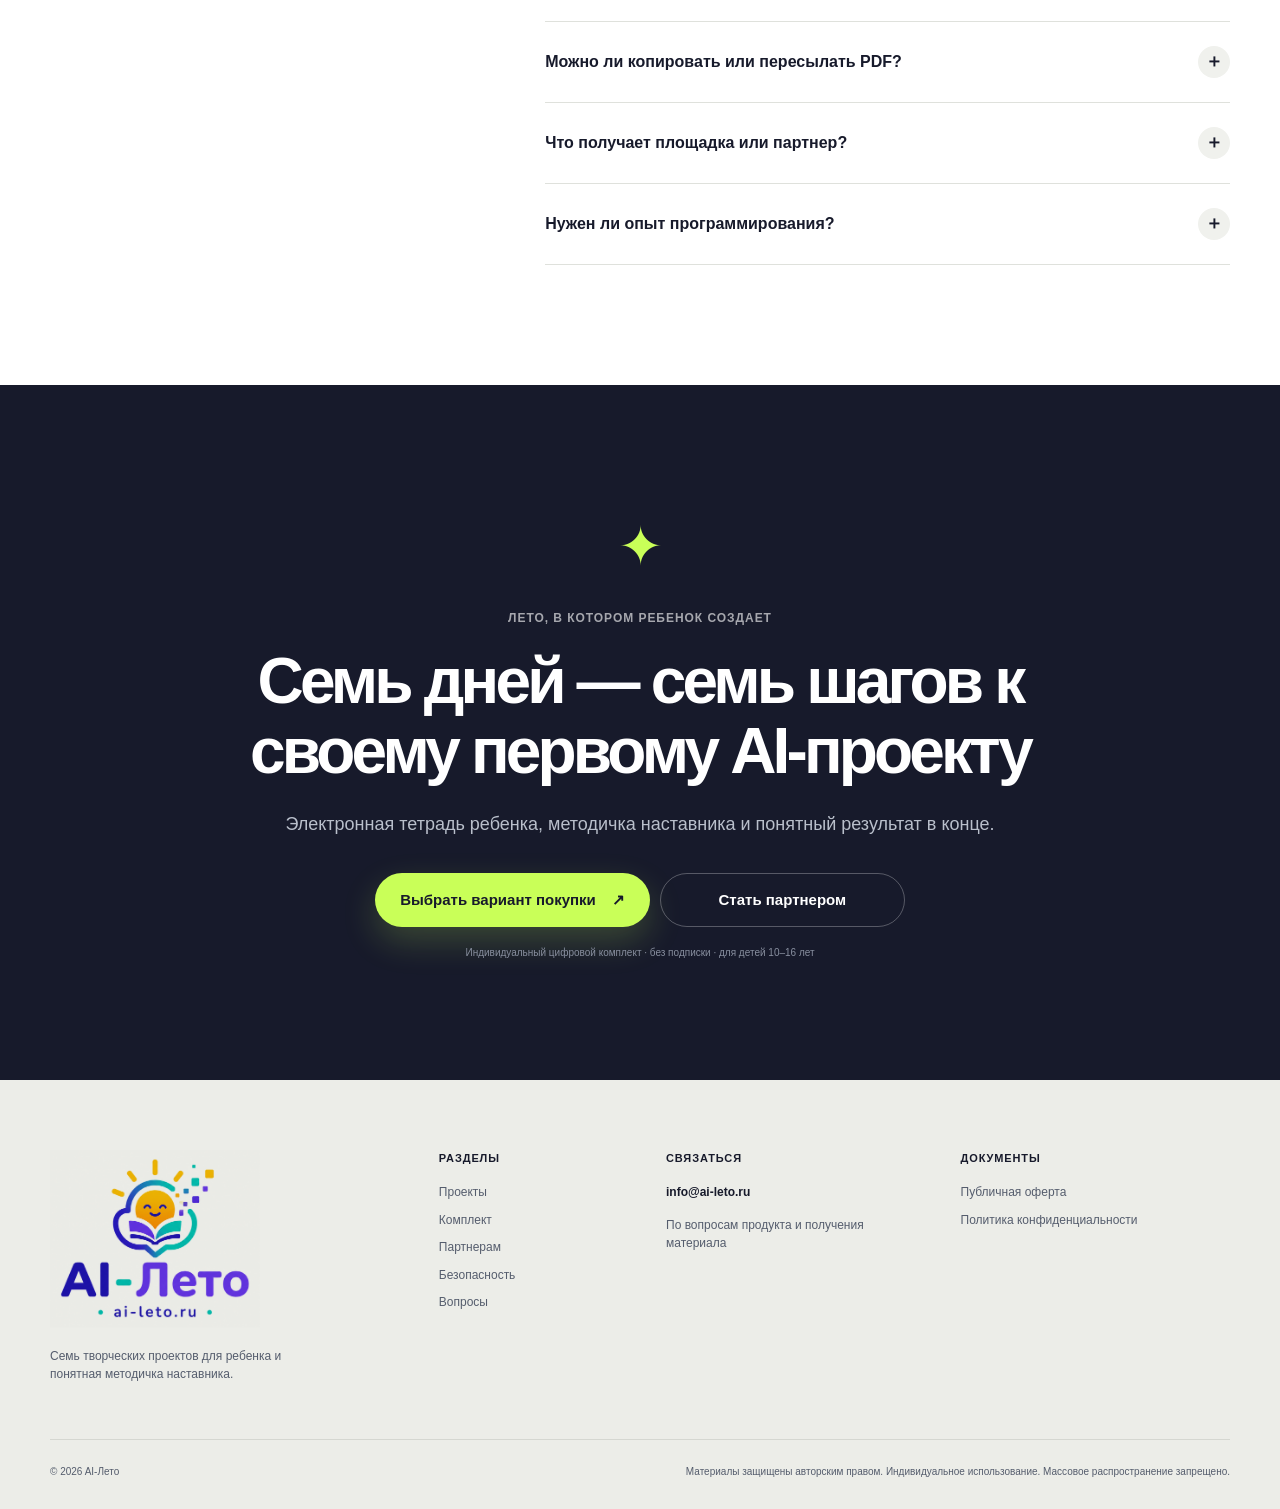
==== commit 1a8467f7: "Add email fallback for partner CTA" ====
--- a/index.html
+++ b/index.html
@@ -52,7 +52,7 @@
                 Купить комплект
                 <span aria-hidden="true">↗</span>
               </a>
-              <a class="button button-secondary" href="#organization-application" data-organization-cta data-event="organization_cta_click">Получить промокод <span aria-hidden="true">↓</span></a>
+              <a class="button button-secondary" href="mailto:info@ai-leto.ru?subject=%D0%9F%D0%B0%D1%80%D1%82%D0%BD%D0%B5%D1%80%D1%81%D1%82%D0%B2%D0%BE%20AI-%D0%9B%D0%B5%D1%82%D0%BE&amp;body=%D0%97%D0%B4%D1%80%D0%B0%D0%B2%D1%81%D1%82%D0%B2%D1%83%D0%B9%D1%82%D0%B5!%20%D0%A5%D0%BE%D1%87%D1%83%20%D0%BE%D0%B1%D1%81%D1%83%D0%B4%D0%B8%D1%82%D1%8C%20%D0%BF%D0%B0%D1%80%D1%82%D0%BD%D0%B5%D1%80%D1%81%D1%82%D0%B2%D0%BE%20%2F%20%D0%BF%D0%BE%D0%BB%D1%83%D1%87%D0%B8%D1%82%D1%8C%20%D0%BF%D1%80%D0%BE%D0%BC%D0%BE%D0%BA%D0%BE%D0%B4%20AI-%D0%9B%D0%B5%D1%82%D0%BE.%0A%0A%D0%9A%D1%82%D0%BE%20%D0%B2%D1%8B%20(%D1%80%D0%BE%D0%B4%D0%B8%D1%82%D0%B5%D0%BB%D1%8C%2C%20%D0%BD%D0%B0%D1%81%D1%82%D0%B0%D0%B2%D0%BD%D0%B8%D0%BA%2C%20%D0%BF%D0%BB%D0%BE%D1%89%D0%B0%D0%B4%D0%BA%D0%B0%20%D0%B8%D0%BB%D0%B8%20%D0%BE%D1%80%D0%B3%D0%B0%D0%BD%D0%B8%D0%B7%D0%B0%D1%86%D0%B8%D1%8F)%3A%0A%D0%93%D0%BE%D1%80%D0%BE%D0%B4%3A%0A%D0%9A%D0%BE%D0%BC%D0%BC%D0%B5%D0%BD%D1%82%D0%B0%D1%80%D0%B8%D0%B9%3A" data-organization-cta data-event="organization_cta_click">Получить промокод <span aria-hidden="true">↓</span></a>
             </div>
             <p class="microcopy"><span aria-hidden="true">✓</span> Без распечатки · на телефоне, планшете или компьютере · вместе с наставником</p>
           </div>
@@ -282,8 +282,11 @@
             <div><h3>Один код — простой старт</h3><p>Мы выдаем индивидуальный промокод. Родители вводят его при покупке, а условия использования кода определяются по договоренности с площадкой, наставником или партнером.</p></div>
           </div>
           <div class="organization-application reveal" id="organization-application">
-            <div><p class="section-kicker">Заявка на промокод</p><h3>Получить индивидуальный промокод</h3><p>Напишите нам на email, и мы подготовим индивидуальный код и обсудим удобный формат взаимодействия.</p><p class="application-fields">В письме достаточно указать: кто вы — родитель, наставник, площадка или организация, город и короткий комментарий.</p></div>
-            <a class="button button-lime" href="mailto:info@ai-leto.ru" data-organization-cta data-event="organization_cta_click">Написать на email <span aria-hidden="true">↗</span></a>
+            <div><p class="section-kicker">Заявка на промокод</p><h3>Получить индивидуальный промокод</h3><p>Напишите нам на email, и мы подготовим индивидуальный код и обсудим удобный формат взаимодействия.</p><p class="application-fields">В письме достаточно указать: кто вы — родитель, наставник, площадка или организация, город и короткий комментарий.</p><p class="email-fallback">Если кнопка не открылась, напишите вручную: <a href="mailto:info@ai-leto.ru">info@ai-leto.ru</a></p></div>
+            <div class="application-actions">
+              <a class="button button-lime" href="mailto:info@ai-leto.ru?subject=%D0%9F%D0%B0%D1%80%D1%82%D0%BD%D0%B5%D1%80%D1%81%D1%82%D0%B2%D0%BE%20AI-%D0%9B%D0%B5%D1%82%D0%BE&amp;body=%D0%97%D0%B4%D1%80%D0%B0%D0%B2%D1%81%D1%82%D0%B2%D1%83%D0%B9%D1%82%D0%B5!%20%D0%A5%D0%BE%D1%87%D1%83%20%D0%BE%D0%B1%D1%81%D1%83%D0%B4%D0%B8%D1%82%D1%8C%20%D0%BF%D0%B0%D1%80%D1%82%D0%BD%D0%B5%D1%80%D1%81%D1%82%D0%B2%D0%BE%20%2F%20%D0%BF%D0%BE%D0%BB%D1%83%D1%87%D0%B8%D1%82%D1%8C%20%D0%BF%D1%80%D0%BE%D0%BC%D0%BE%D0%BA%D0%BE%D0%B4%20AI-%D0%9B%D0%B5%D1%82%D0%BE.%0A%0A%D0%9A%D1%82%D0%BE%20%D0%B2%D1%8B%20(%D1%80%D0%BE%D0%B4%D0%B8%D1%82%D0%B5%D0%BB%D1%8C%2C%20%D0%BD%D0%B0%D1%81%D1%82%D0%B0%D0%B2%D0%BD%D0%B8%D0%BA%2C%20%D0%BF%D0%BB%D0%BE%D1%89%D0%B0%D0%B4%D0%BA%D0%B0%20%D0%B8%D0%BB%D0%B8%20%D0%BE%D1%80%D0%B3%D0%B0%D0%BD%D0%B8%D0%B7%D0%B0%D1%86%D0%B8%D1%8F)%3A%0A%D0%93%D0%BE%D1%80%D0%BE%D0%B4%3A%0A%D0%9A%D0%BE%D0%BC%D0%BC%D0%B5%D0%BD%D1%82%D0%B0%D1%80%D0%B8%D0%B9%3A" data-organization-cta data-event="organization_cta_click">Написать на email <span aria-hidden="true">↗</span></a>
+              <button class="button button-copy-email" type="button" data-copy-email>Скопировать email</button>
+            </div>
           </div>
         </div>
       </section>
@@ -375,7 +378,7 @@
           <p class="section-kicker light">Лето, в котором ребенок создает</p>
           <h2>Семь дней — семь шагов к своему первому AI-проекту</h2>
           <p>Электронная тетрадь ребенка, методичка наставника и понятный результат в конце.</p>
-          <div class="final-actions"><a class="button button-lime" href="#pricing" data-event="final_buy_click">Выбрать вариант покупки <span aria-hidden="true">↗</span></a><a class="button button-outline-light" href="#organization-application" data-organization-cta data-event="organization_cta_click">Стать партнером</a></div>
+          <div class="final-actions"><a class="button button-lime" href="#pricing" data-event="final_buy_click">Выбрать вариант покупки <span aria-hidden="true">↗</span></a><a class="button button-outline-light" href="mailto:info@ai-leto.ru?subject=%D0%9F%D0%B0%D1%80%D1%82%D0%BD%D0%B5%D1%80%D1%81%D1%82%D0%B2%D0%BE%20AI-%D0%9B%D0%B5%D1%82%D0%BE&amp;body=%D0%97%D0%B4%D1%80%D0%B0%D0%B2%D1%81%D1%82%D0%B2%D1%83%D0%B9%D1%82%D0%B5!%20%D0%A5%D0%BE%D1%87%D1%83%20%D0%BE%D0%B1%D1%81%D1%83%D0%B4%D0%B8%D1%82%D1%8C%20%D0%BF%D0%B0%D1%80%D1%82%D0%BD%D0%B5%D1%80%D1%81%D1%82%D0%B2%D0%BE%20%2F%20%D0%BF%D0%BE%D0%BB%D1%83%D1%87%D0%B8%D1%82%D1%8C%20%D0%BF%D1%80%D0%BE%D0%BC%D0%BE%D0%BA%D0%BE%D0%B4%20AI-%D0%9B%D0%B5%D1%82%D0%BE.%0A%0A%D0%9A%D1%82%D0%BE%20%D0%B2%D1%8B%20(%D1%80%D0%BE%D0%B4%D0%B8%D1%82%D0%B5%D0%BB%D1%8C%2C%20%D0%BD%D0%B0%D1%81%D1%82%D0%B0%D0%B2%D0%BD%D0%B8%D0%BA%2C%20%D0%BF%D0%BB%D0%BE%D1%89%D0%B0%D0%B4%D0%BA%D0%B0%20%D0%B8%D0%BB%D0%B8%20%D0%BE%D1%80%D0%B3%D0%B0%D0%BD%D0%B8%D0%B7%D0%B0%D1%86%D0%B8%D1%8F)%3A%0A%D0%93%D0%BE%D1%80%D0%BE%D0%B4%3A%0A%D0%9A%D0%BE%D0%BC%D0%BC%D0%B5%D0%BD%D1%82%D0%B0%D1%80%D0%B8%D0%B9%3A" data-organization-cta data-event="organization_cta_click">Стать партнером</a></div>
           <small>Индивидуальный цифровой комплект · без подписки · для детей 10–16 лет</small>
         </div>
       </section>
--- a/styles.css
+++ b/styles.css
@@ -410,7 +410,12 @@
 .organization-application h3 { margin: 0 0 9px; font-size: 30px; letter-spacing: -.04em; }
 .organization-application p:not(.section-kicker) { max-width: 670px; margin: 0; color: #bfc4d0; font-size: 13px; }
 .organization-application p.application-fields { margin-top: 10px; color: #8f96a7; font-size: 10px; }
-.organization-application .button { flex: 0 0 auto; }
+.organization-application p.email-fallback { margin-top: 13px; color: #dfe7c7; font-size: 12px; }
+.organization-application p.email-fallback a { color: var(--lime); font-weight: 850; text-decoration: none; }
+.application-actions { display: flex; flex: 0 0 auto; flex-direction: column; gap: 10px; }
+.application-actions .button { width: 100%; }
+.button-copy-email { color: #fff; border-color: rgba(255,255,255,.25); background: rgba(255,255,255,.08); }
+.button-copy-email:hover { border-color: rgba(255,255,255,.48); background: rgba(255,255,255,.13); }
 
 .rights-section { background: #f5f0ff; }
 .rights-grid { display: grid; grid-template-columns: .85fr 1.15fr; gap: 100px; align-items: start; }
@@ -593,7 +598,7 @@
   .organization-benefits li { min-height: 112px; }
   .promo-model { grid-template-columns: 1fr; gap: 28px; padding: 24px; }
   .organization-application { align-items: stretch; flex-direction: column; padding: 28px 24px; }
-  .organization-application .button { width: 100%; }
+  .organization-application .button, .application-actions { width: 100%; }
   .promo-box { grid-template-columns: 1fr; gap: 25px; padding: 25px 20px; }
   .promo-input-row { grid-template-columns: 1fr; }
   .promo-input-row .button { width: 100%; }
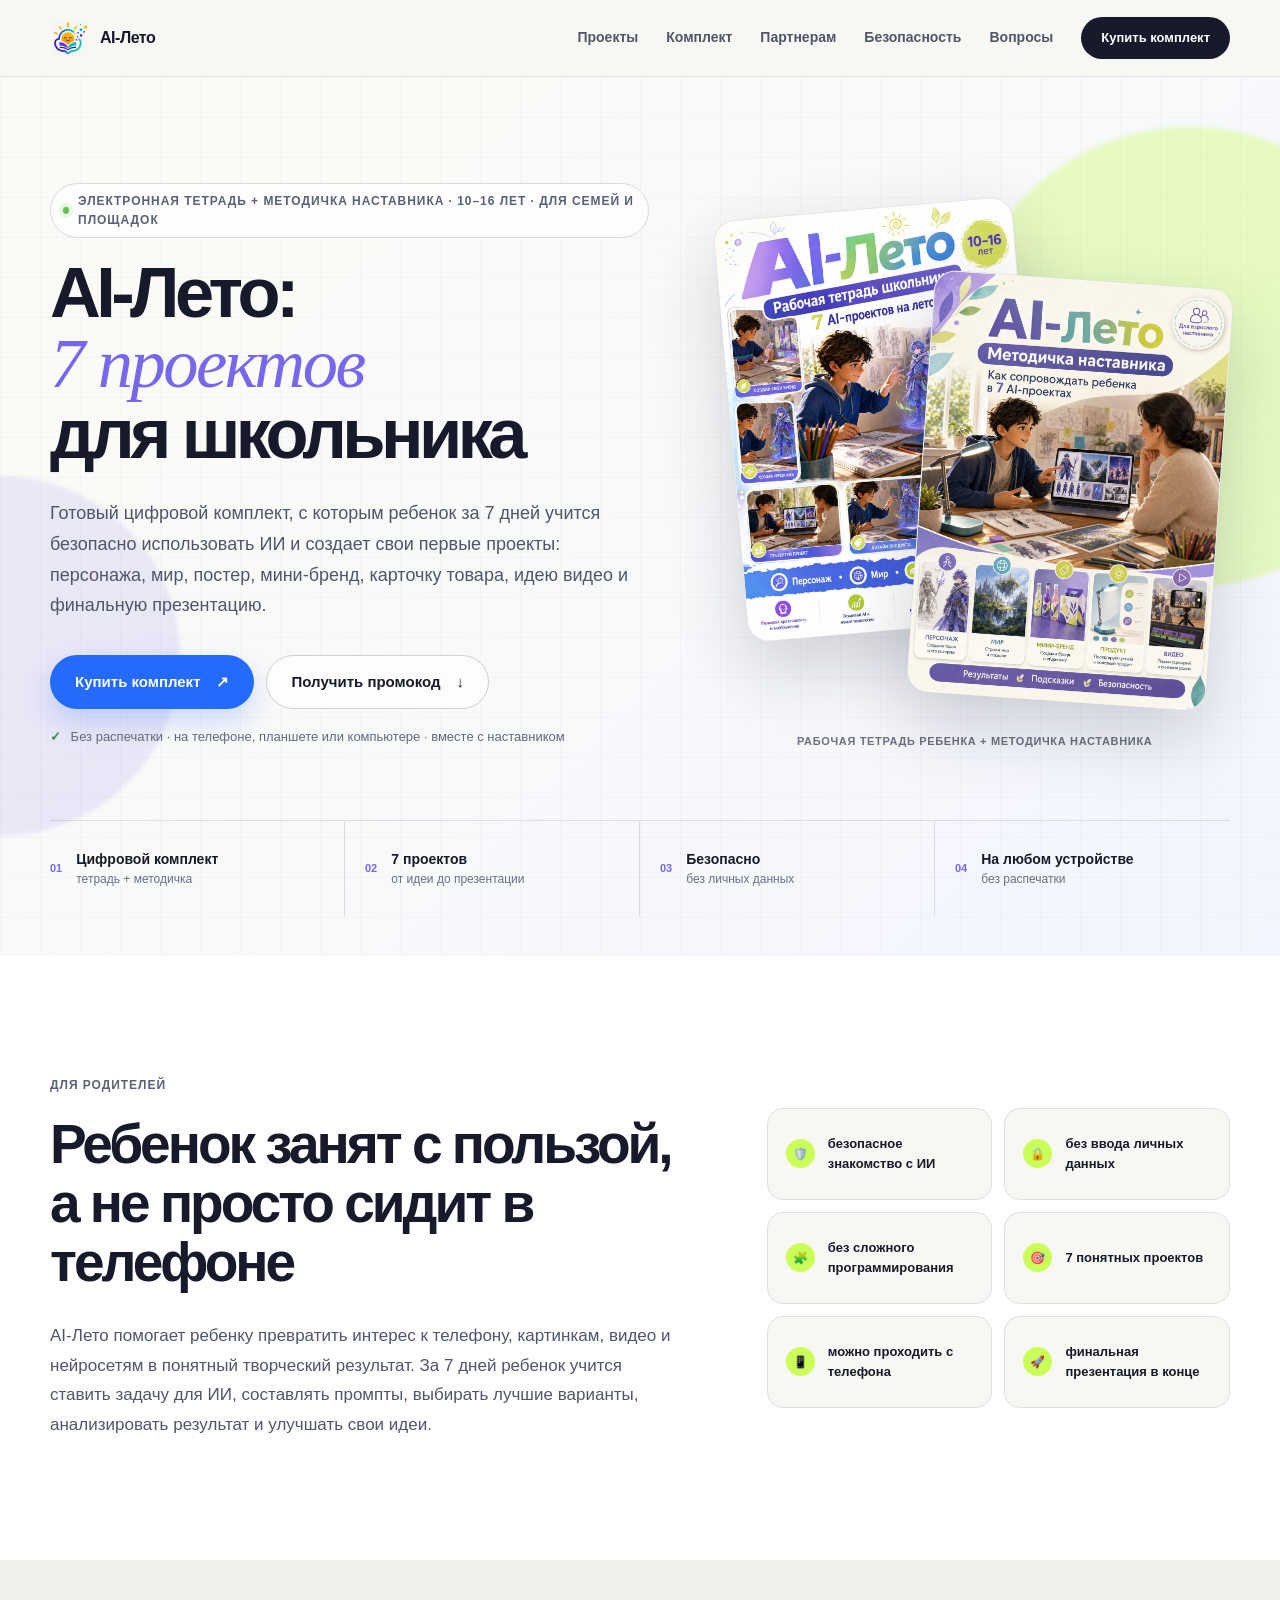
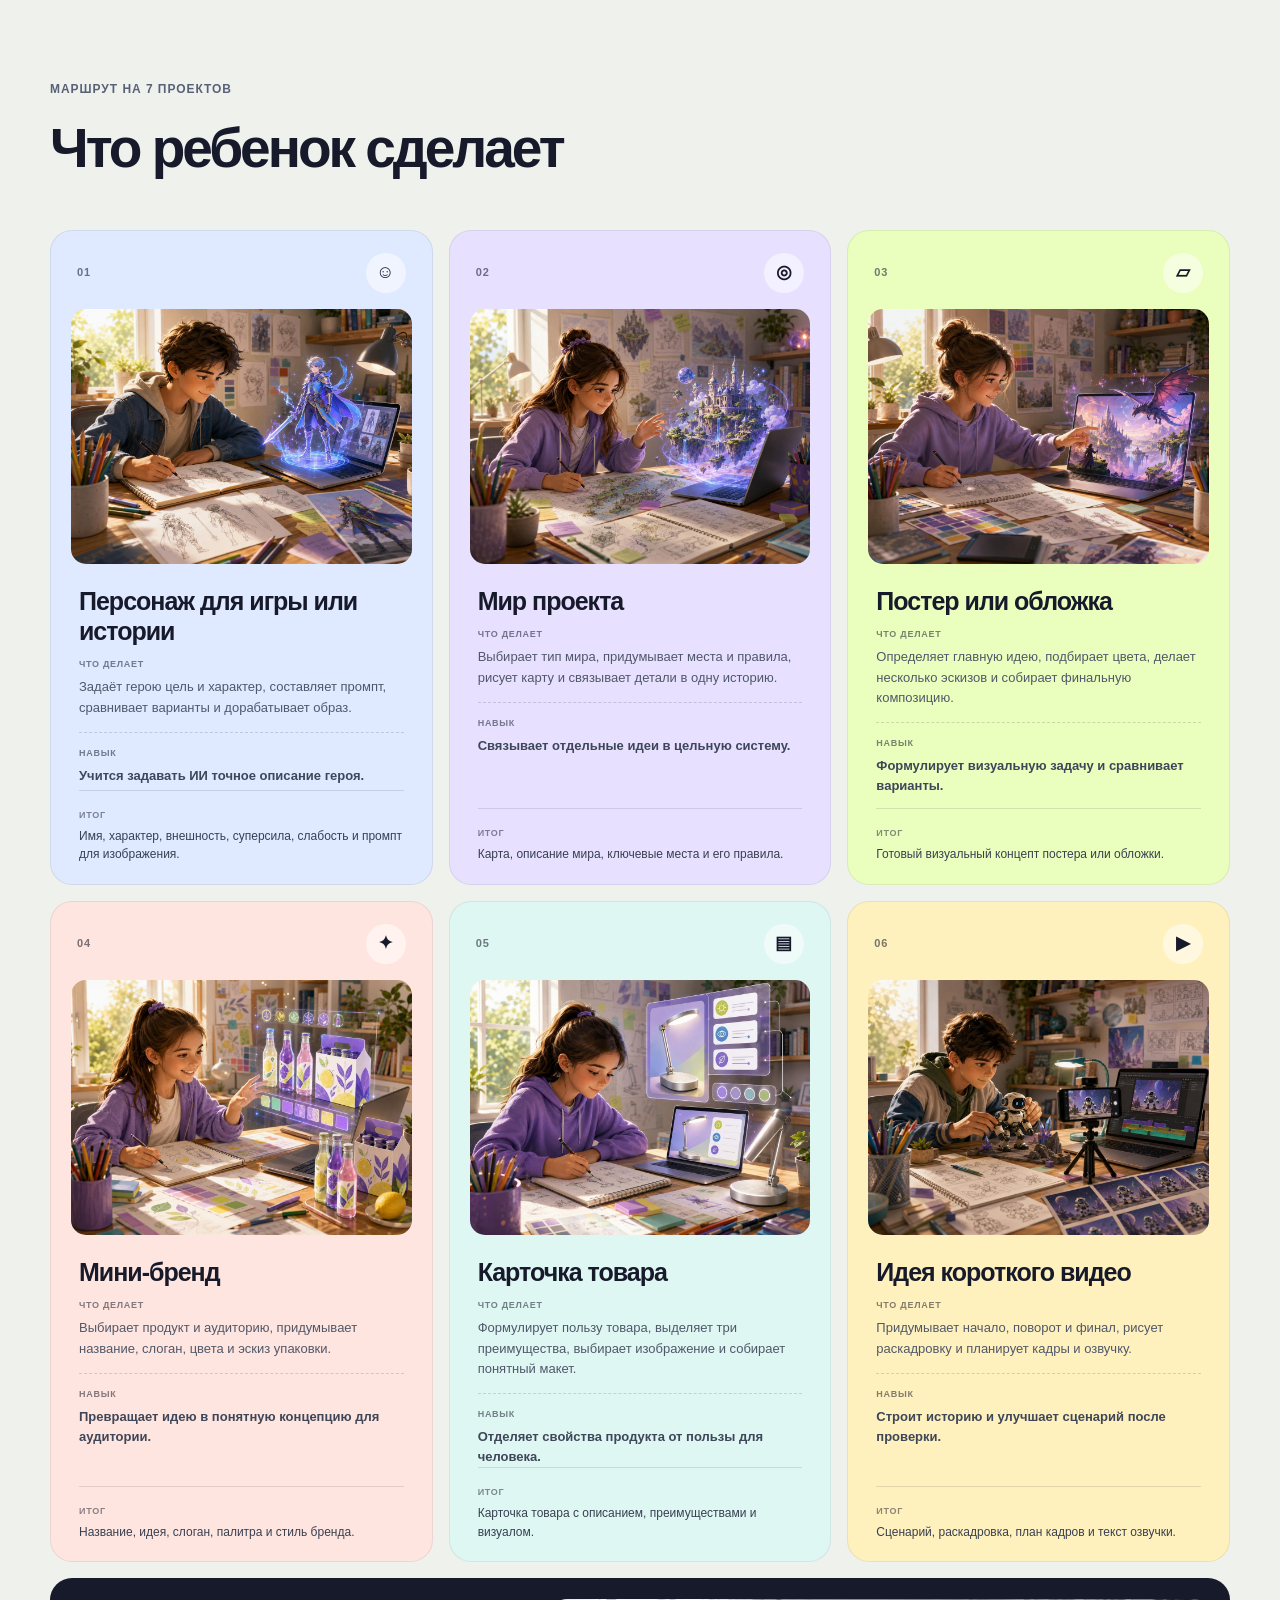
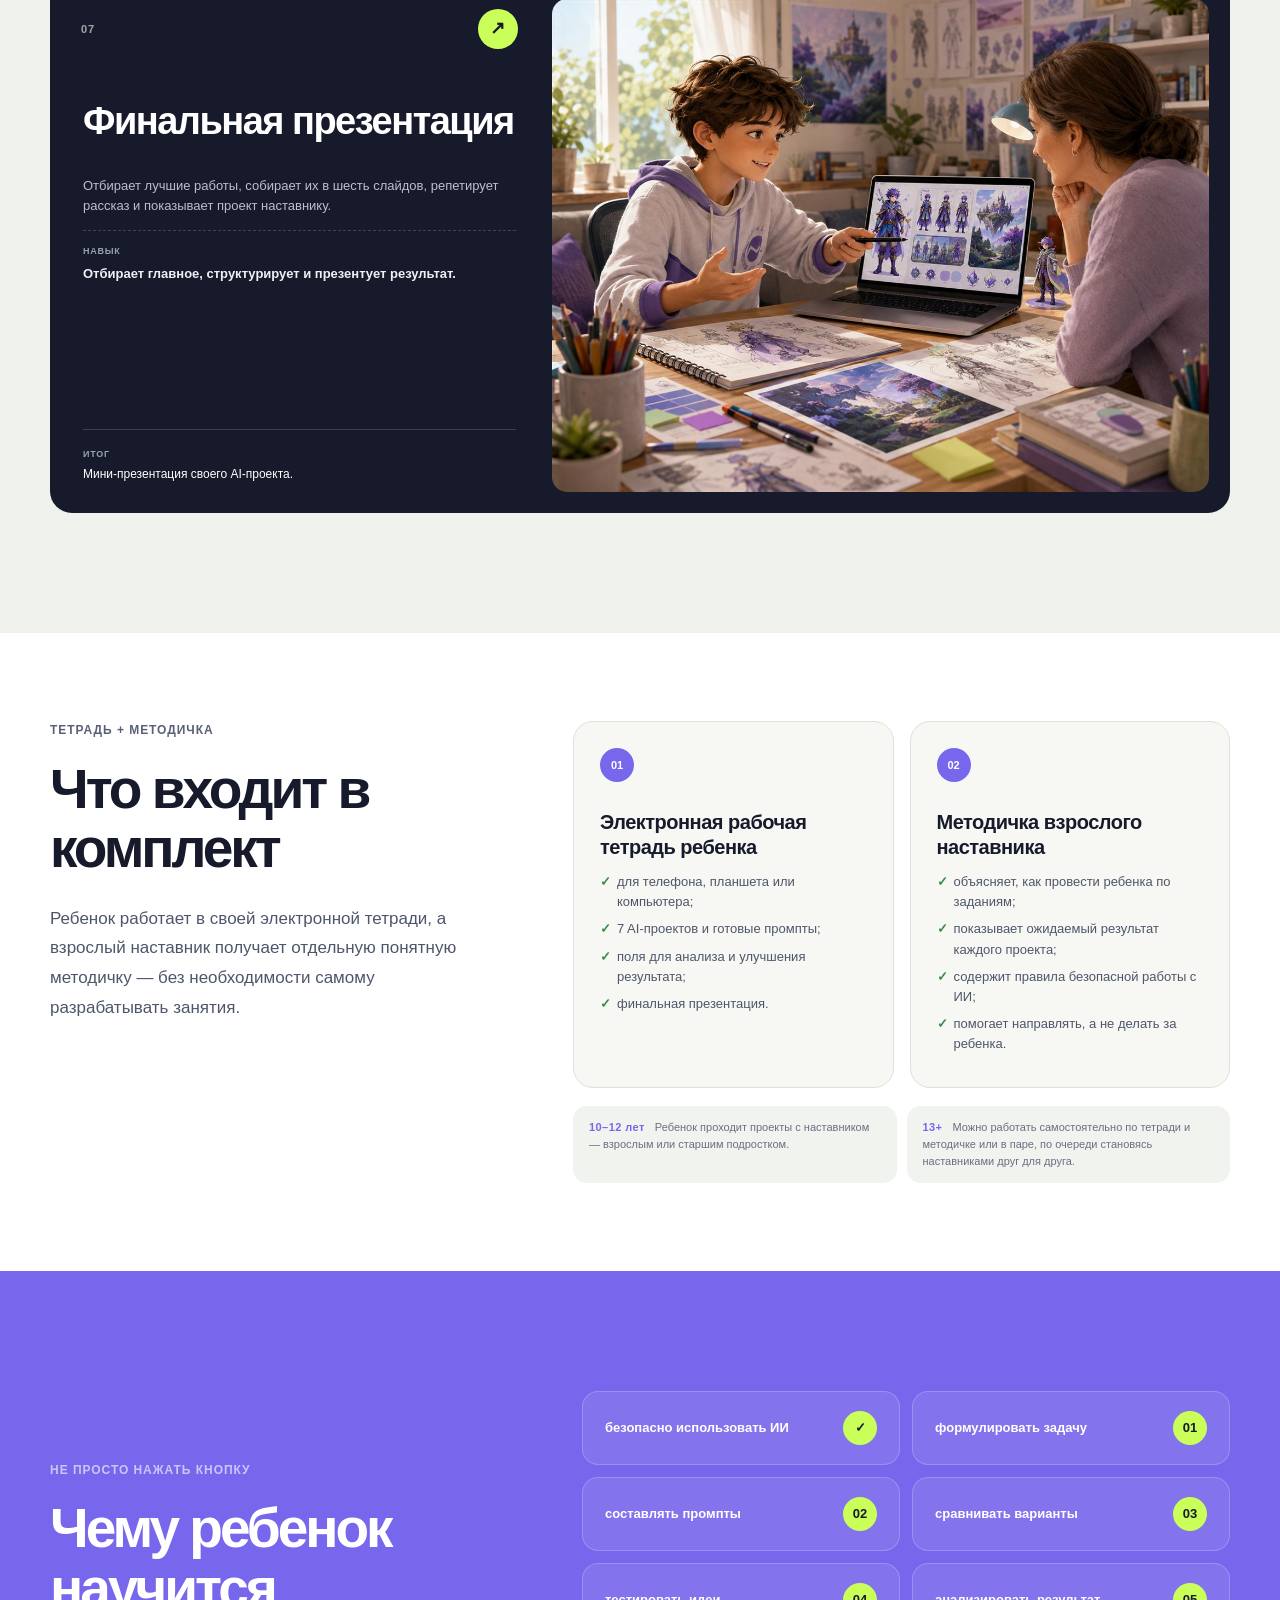
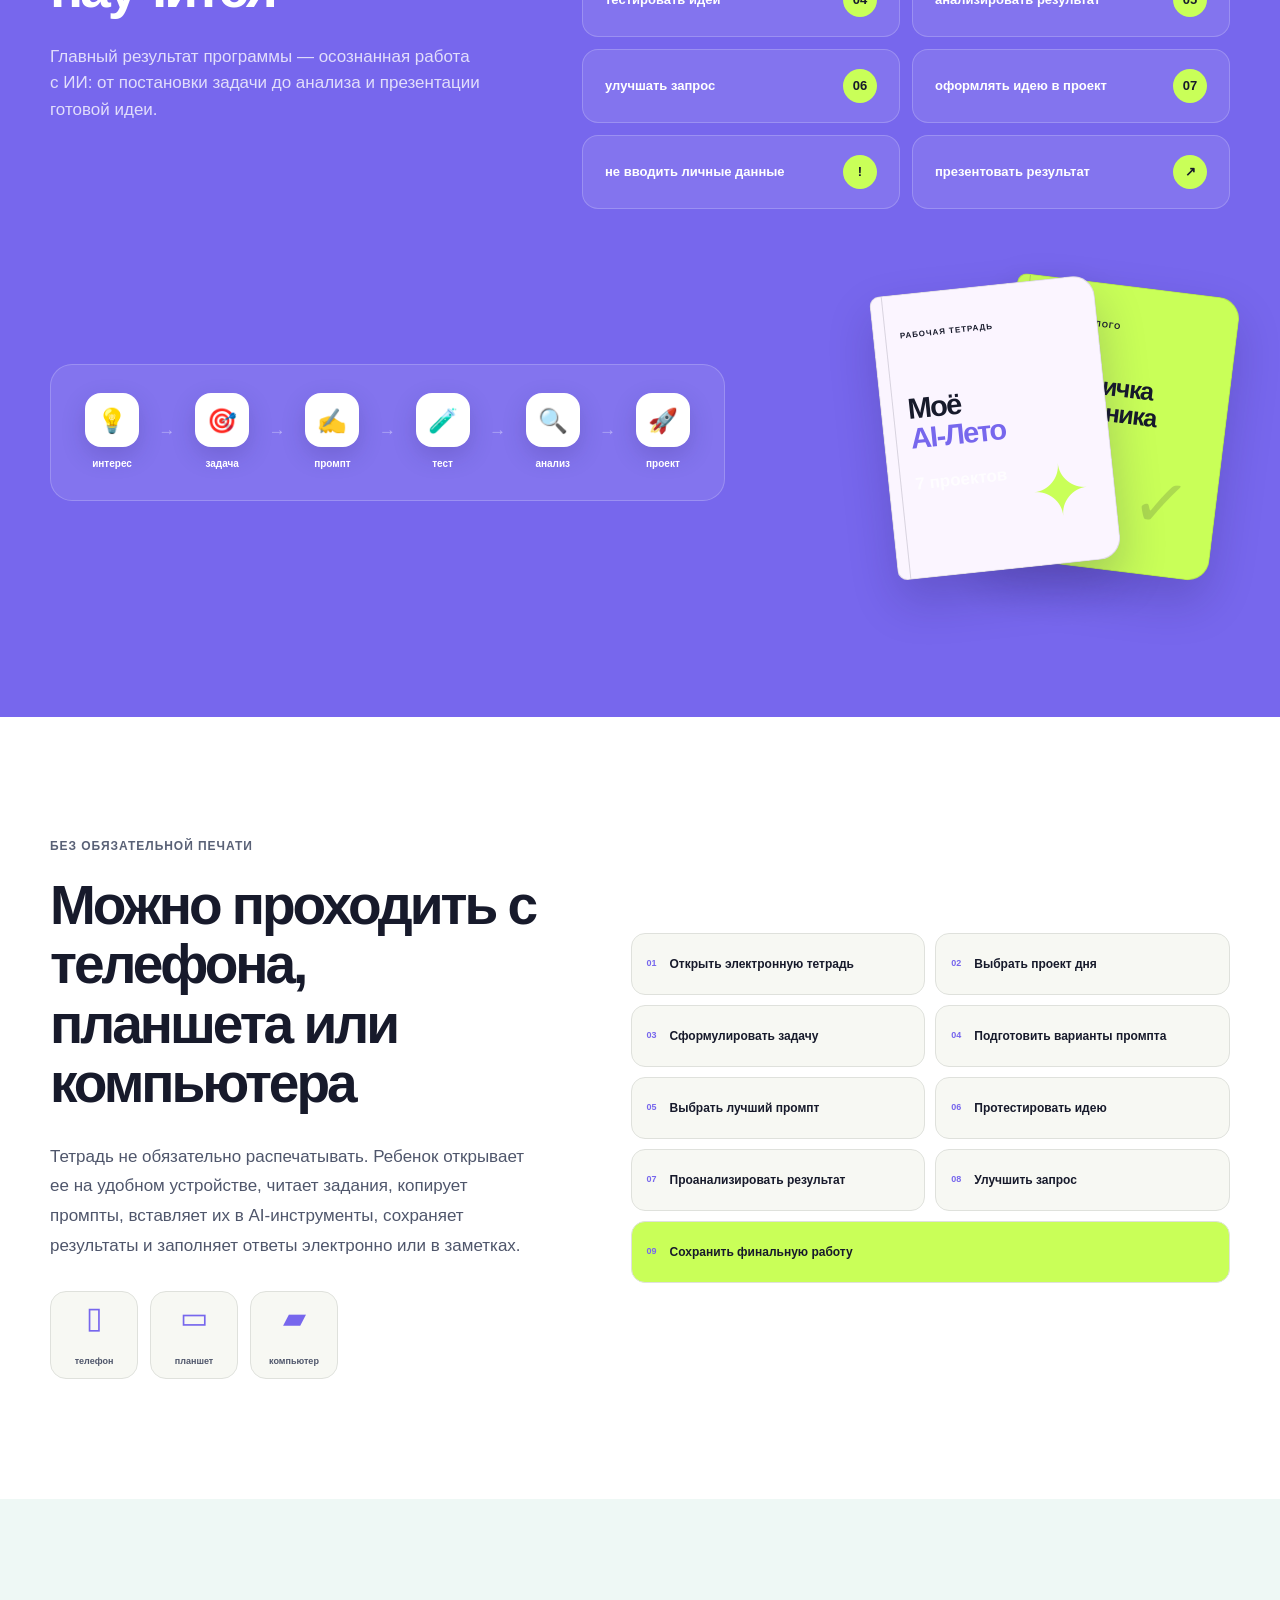
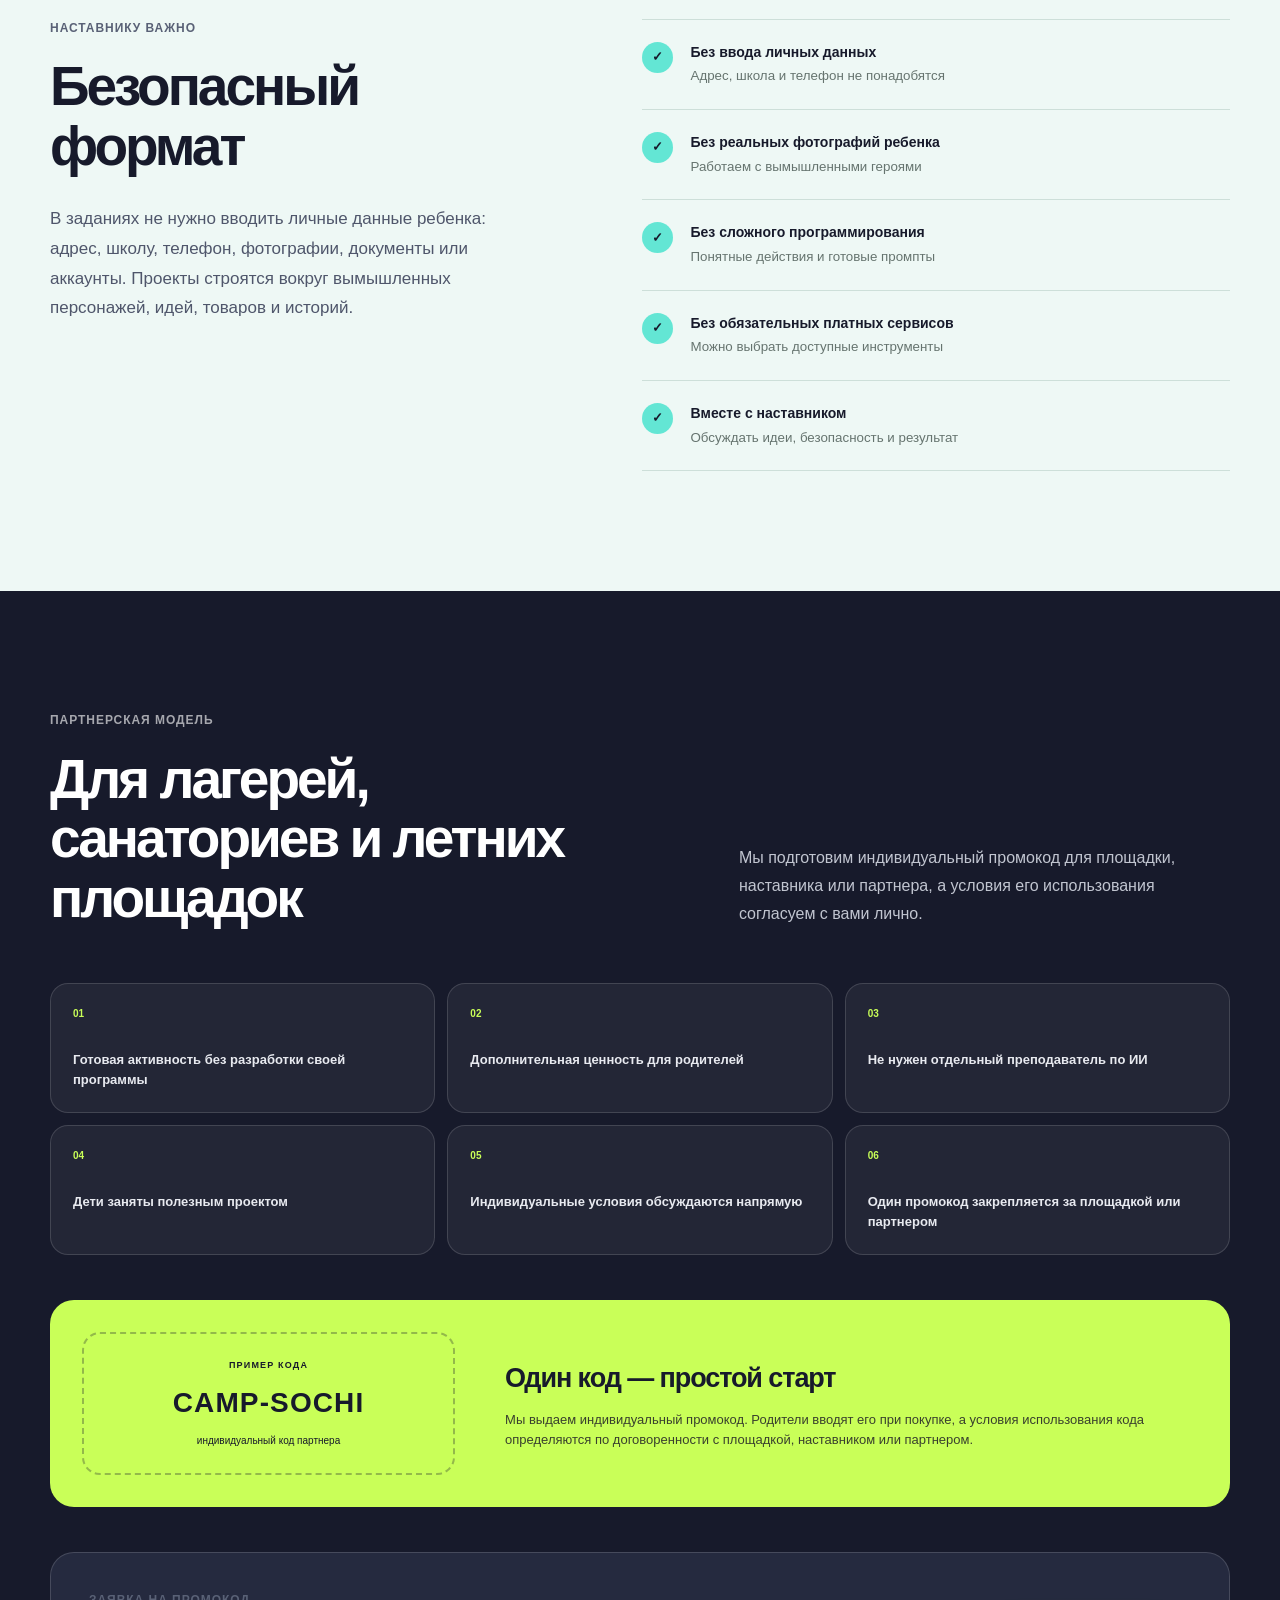
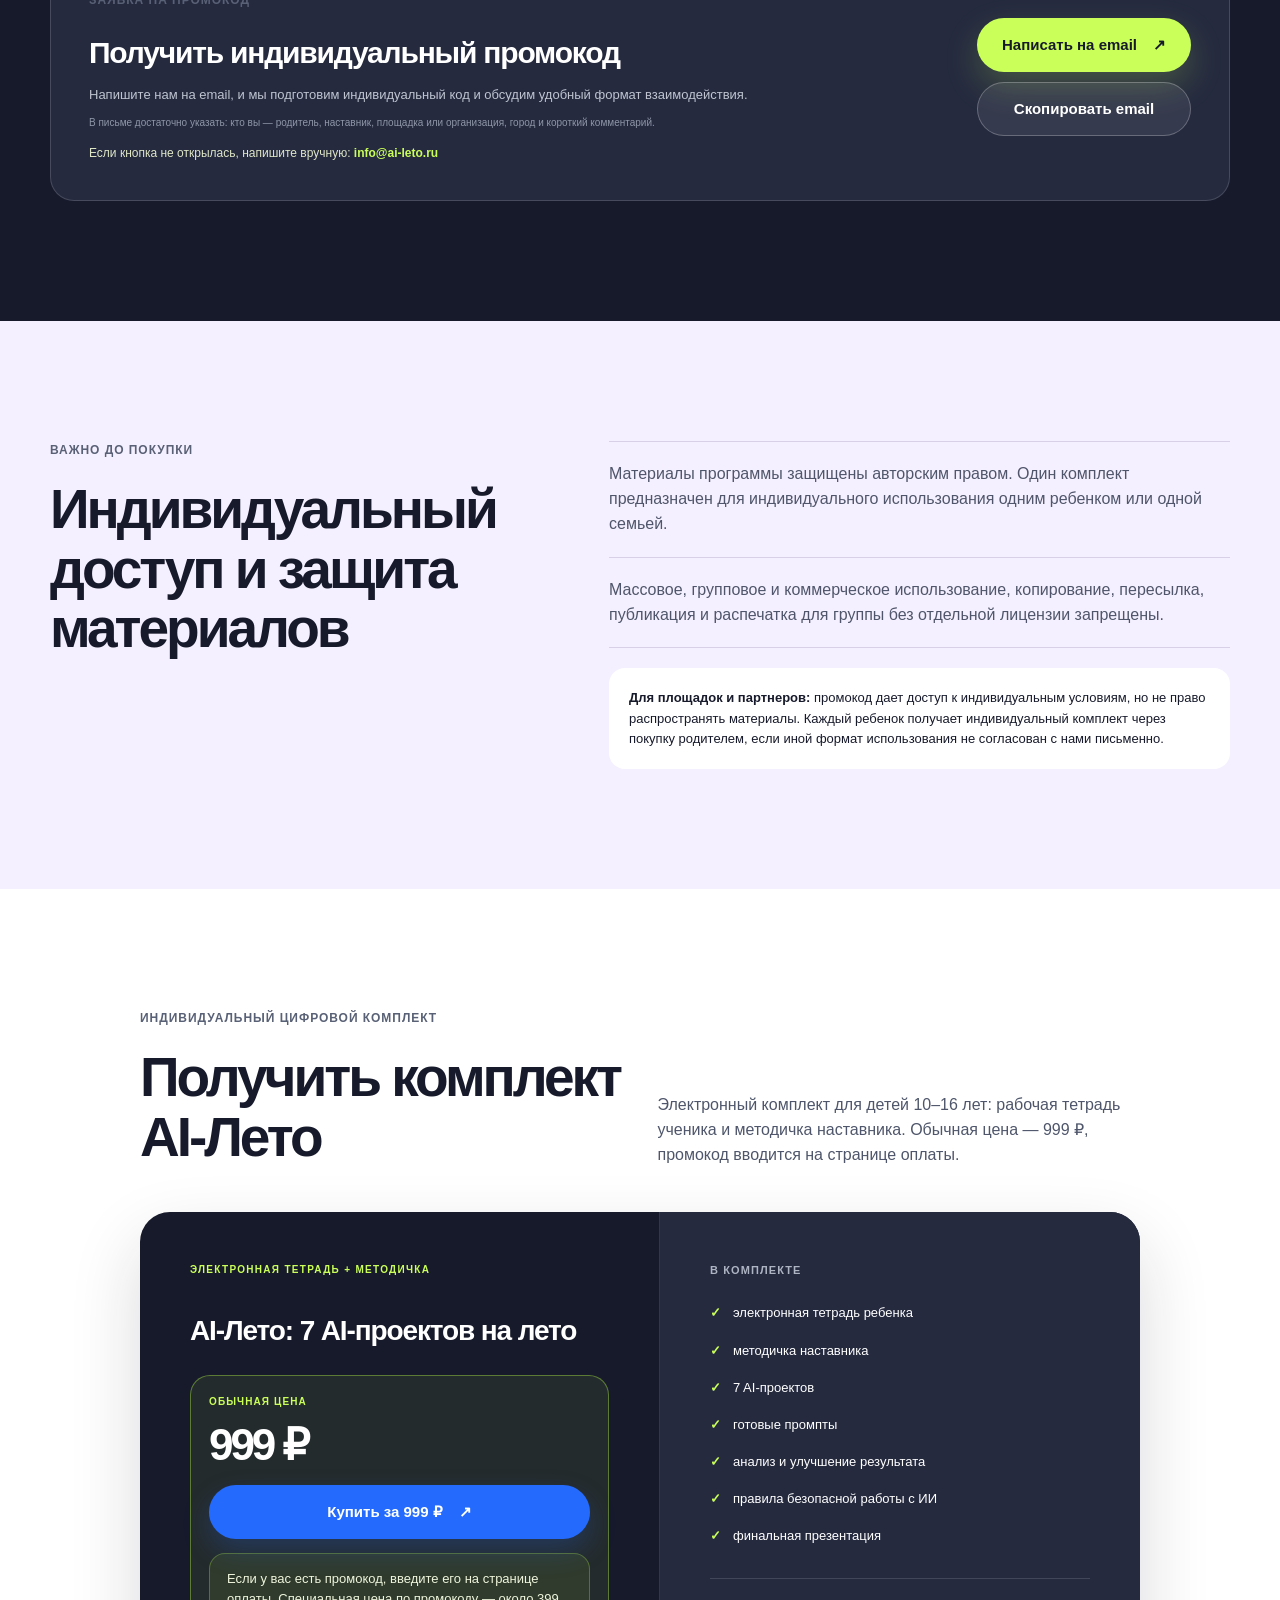
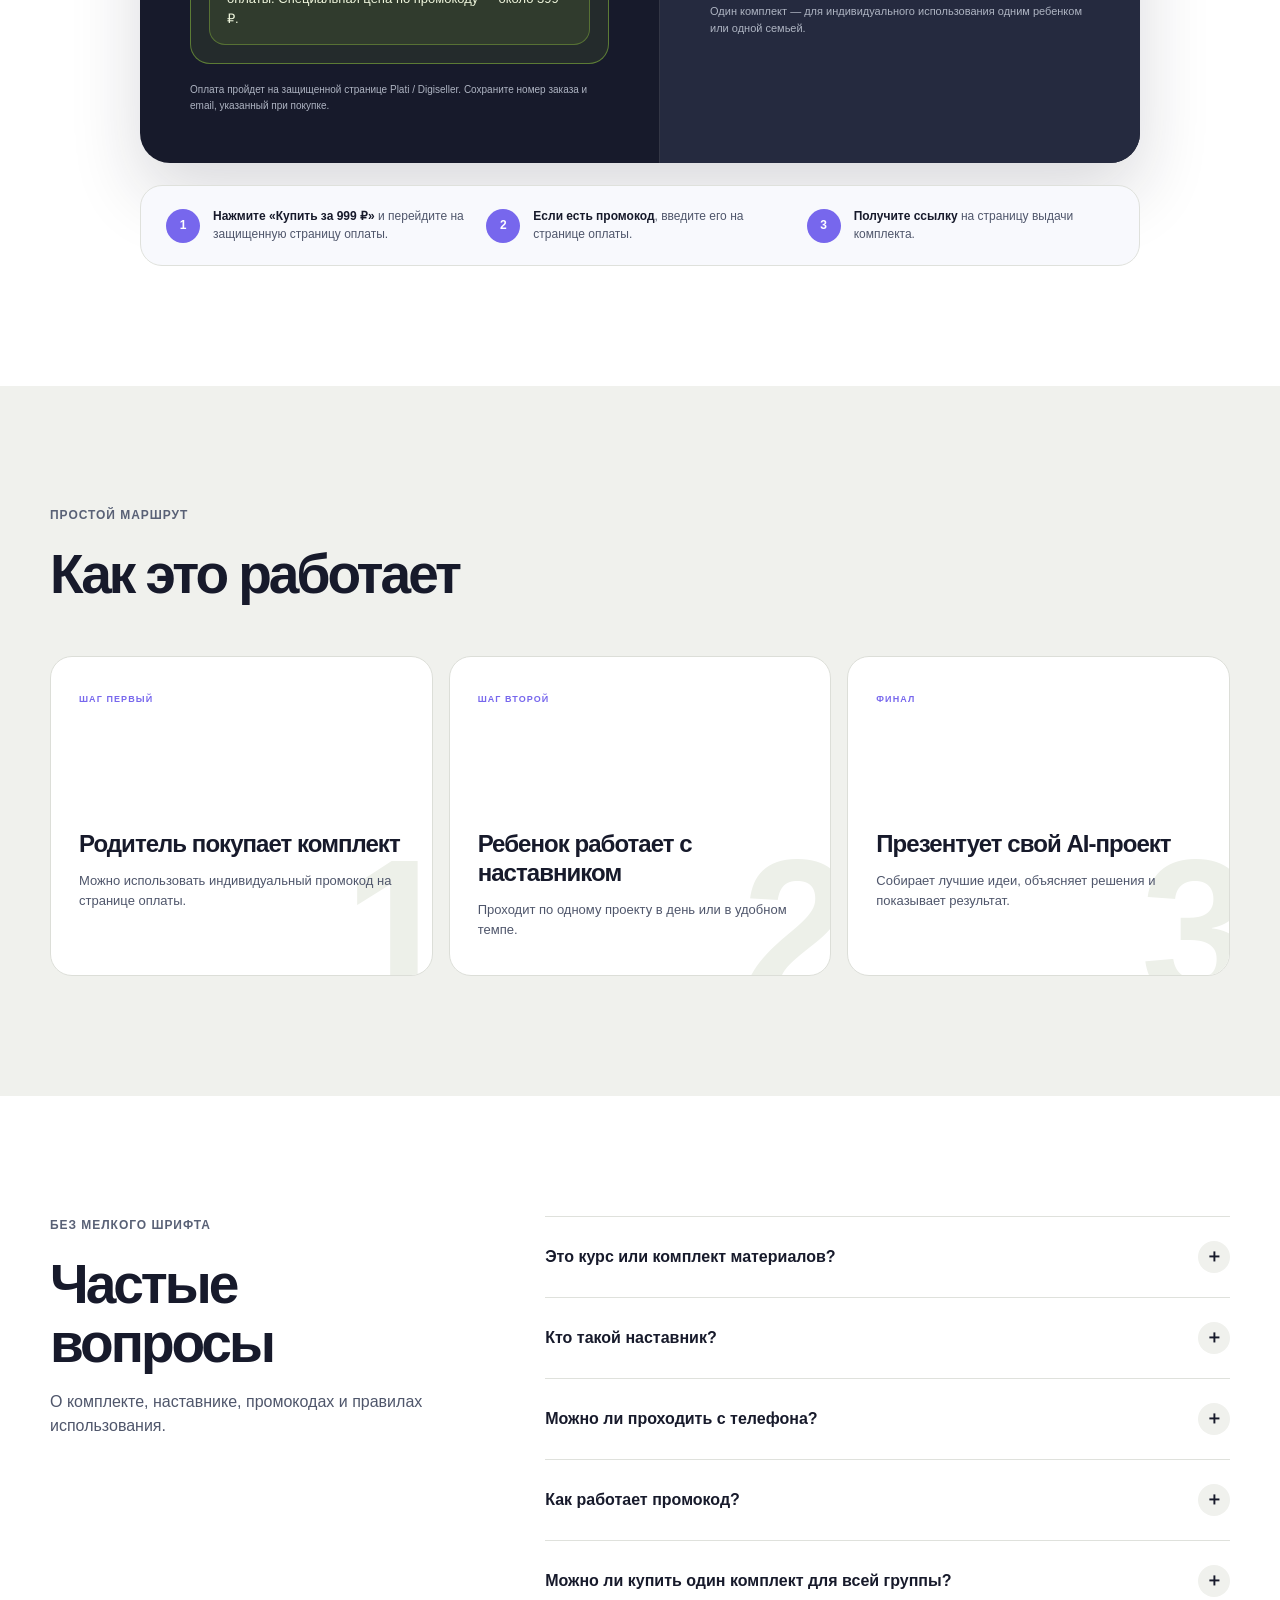
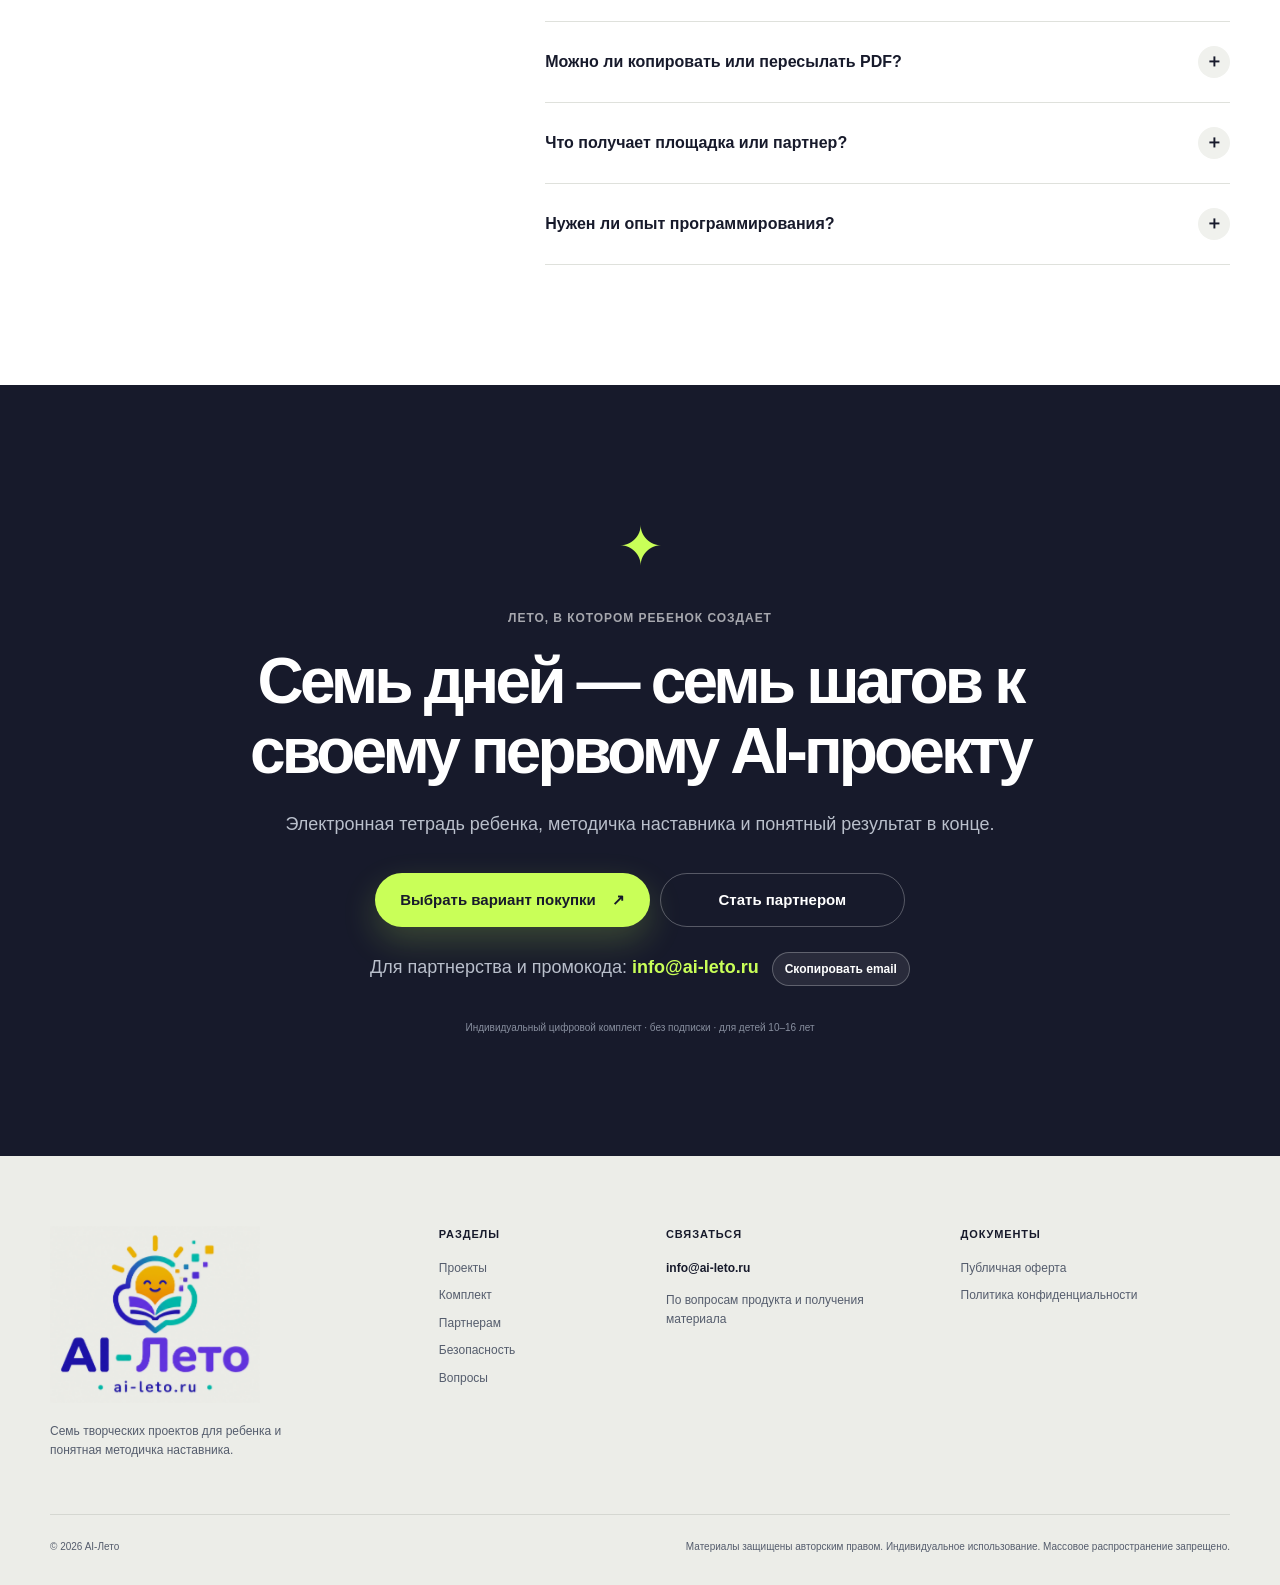
==== commit 2533cf28: "Make partner email fallback visible" ====
--- a/index.html
+++ b/index.html
@@ -379,6 +379,7 @@
           <h2>Семь дней — семь шагов к своему первому AI-проекту</h2>
           <p>Электронная тетрадь ребенка, методичка наставника и понятный результат в конце.</p>
           <div class="final-actions"><a class="button button-lime" href="#pricing" data-event="final_buy_click">Выбрать вариант покупки <span aria-hidden="true">↗</span></a><a class="button button-outline-light" href="mailto:info@ai-leto.ru?subject=%D0%9F%D0%B0%D1%80%D1%82%D0%BD%D0%B5%D1%80%D1%81%D1%82%D0%B2%D0%BE%20AI-%D0%9B%D0%B5%D1%82%D0%BE&amp;body=%D0%97%D0%B4%D1%80%D0%B0%D0%B2%D1%81%D1%82%D0%B2%D1%83%D0%B9%D1%82%D0%B5!%20%D0%A5%D0%BE%D1%87%D1%83%20%D0%BE%D0%B1%D1%81%D1%83%D0%B4%D0%B8%D1%82%D1%8C%20%D0%BF%D0%B0%D1%80%D1%82%D0%BD%D0%B5%D1%80%D1%81%D1%82%D0%B2%D0%BE%20%2F%20%D0%BF%D0%BE%D0%BB%D1%83%D1%87%D0%B8%D1%82%D1%8C%20%D0%BF%D1%80%D0%BE%D0%BC%D0%BE%D0%BA%D0%BE%D0%B4%20AI-%D0%9B%D0%B5%D1%82%D0%BE.%0A%0A%D0%9A%D1%82%D0%BE%20%D0%B2%D1%8B%20(%D1%80%D0%BE%D0%B4%D0%B8%D1%82%D0%B5%D0%BB%D1%8C%2C%20%D0%BD%D0%B0%D1%81%D1%82%D0%B0%D0%B2%D0%BD%D0%B8%D0%BA%2C%20%D0%BF%D0%BB%D0%BE%D1%89%D0%B0%D0%B4%D0%BA%D0%B0%20%D0%B8%D0%BB%D0%B8%20%D0%BE%D1%80%D0%B3%D0%B0%D0%BD%D0%B8%D0%B7%D0%B0%D1%86%D0%B8%D1%8F)%3A%0A%D0%93%D0%BE%D1%80%D0%BE%D0%B4%3A%0A%D0%9A%D0%BE%D0%BC%D0%BC%D0%B5%D0%BD%D1%82%D0%B0%D1%80%D0%B8%D0%B9%3A" data-organization-cta data-event="organization_cta_click">Стать партнером</a></div>
+          <p class="final-email-fallback">Для партнерства и промокода: <a href="mailto:info@ai-leto.ru">info@ai-leto.ru</a> <button type="button" data-copy-email>Скопировать email</button></p>
           <small>Индивидуальный цифровой комплект · без подписки · для детей 10–16 лет</small>
         </div>
       </section>
--- a/styles.css
+++ b/styles.css
@@ -445,6 +445,10 @@
 .promo-result .button { white-space: nowrap; }
 
 .final-actions { display: flex; flex-wrap: wrap; justify-content: center; gap: 10px; }
+.final-email-fallback { margin: 18px 0 0; color: rgba(255,255,255,.74); font-size: 13px; }
+.final-email-fallback a { color: var(--lime); font-weight: 850; text-decoration: none; }
+.final-email-fallback button { margin-left: 8px; border: 1px solid rgba(255,255,255,.26); border-radius: 999px; padding: 7px 12px; color: #fff; background: rgba(255,255,255,.08); font: inherit; font-size: 12px; font-weight: 800; cursor: pointer; }
+.final-email-fallback button:hover { border-color: rgba(255,255,255,.5); background: rgba(255,255,255,.14); }
 
 .site-footer { padding: 70px 0 30px; color: #555d6d; background: #ecede8; }
 .footer-grid { display: grid; grid-template-columns: 1.25fr .65fr .9fr 1fr; gap: 52px; padding-bottom: 55px; }
